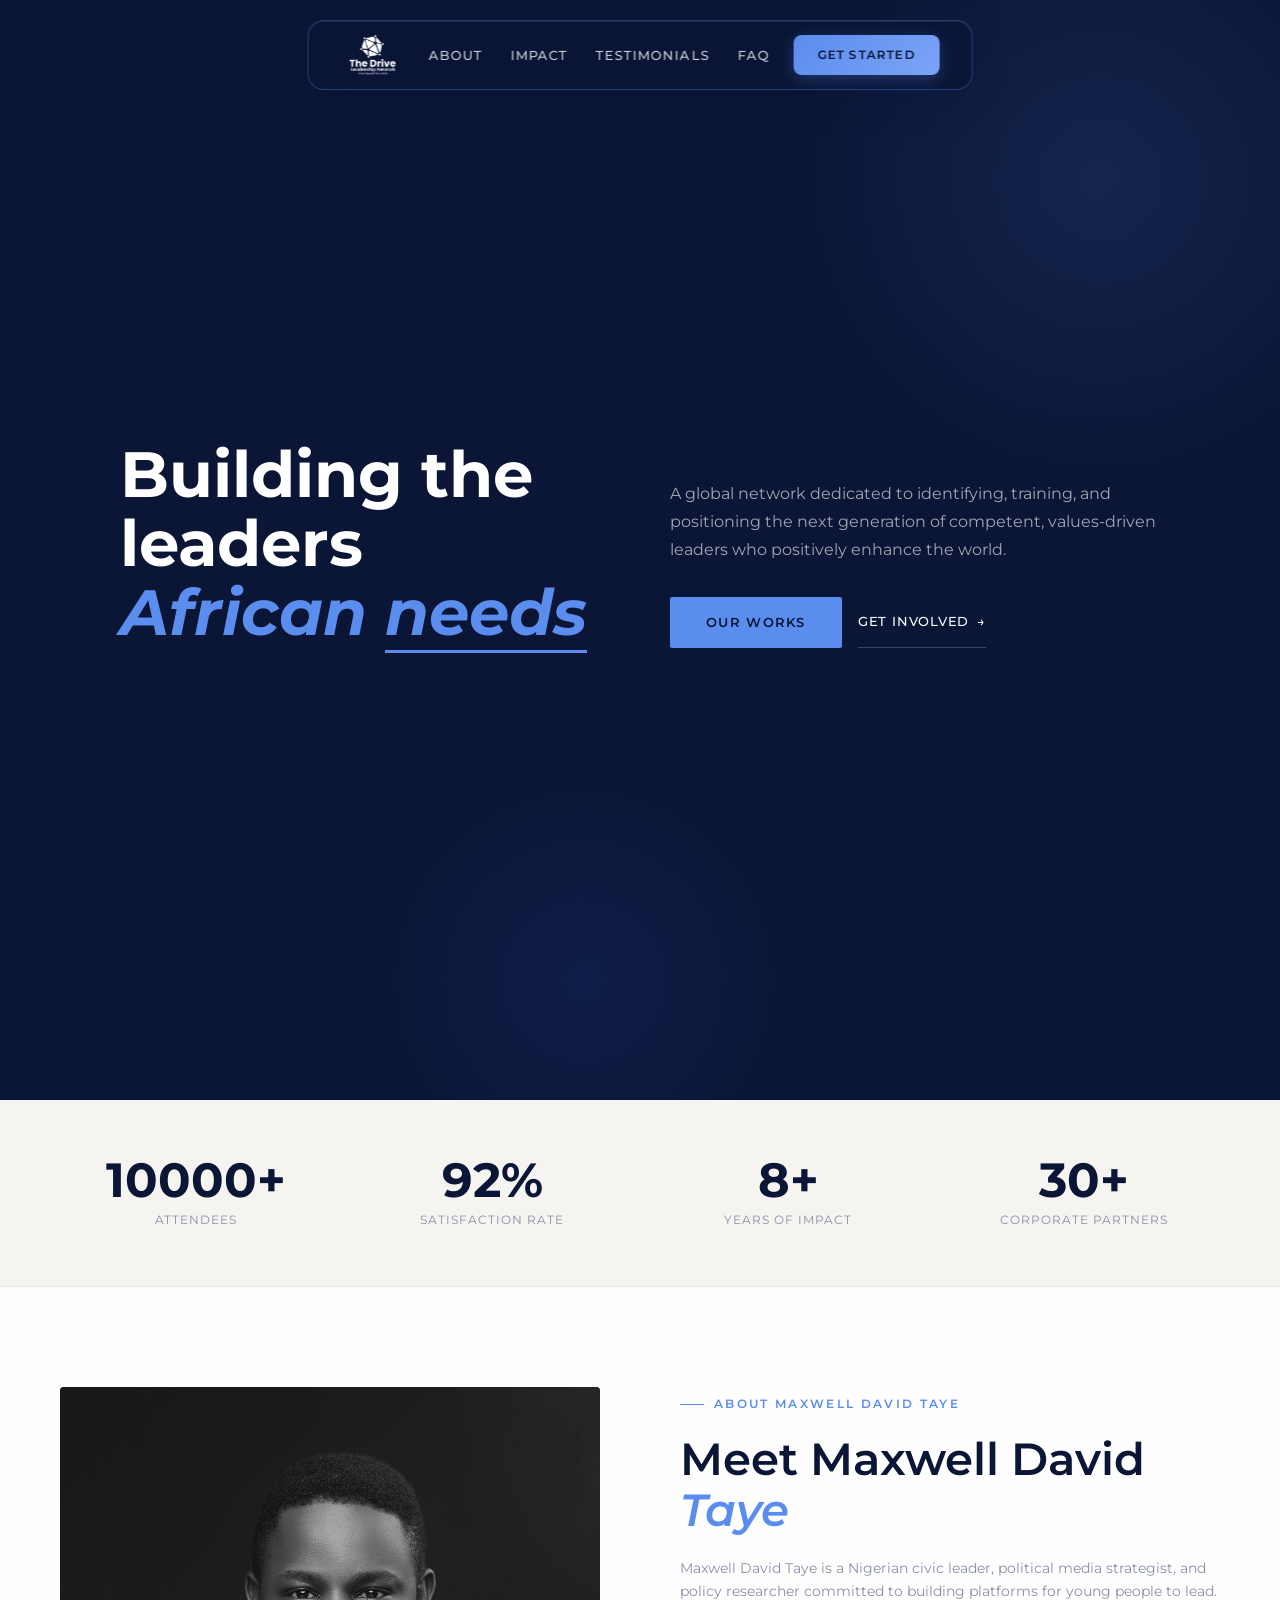
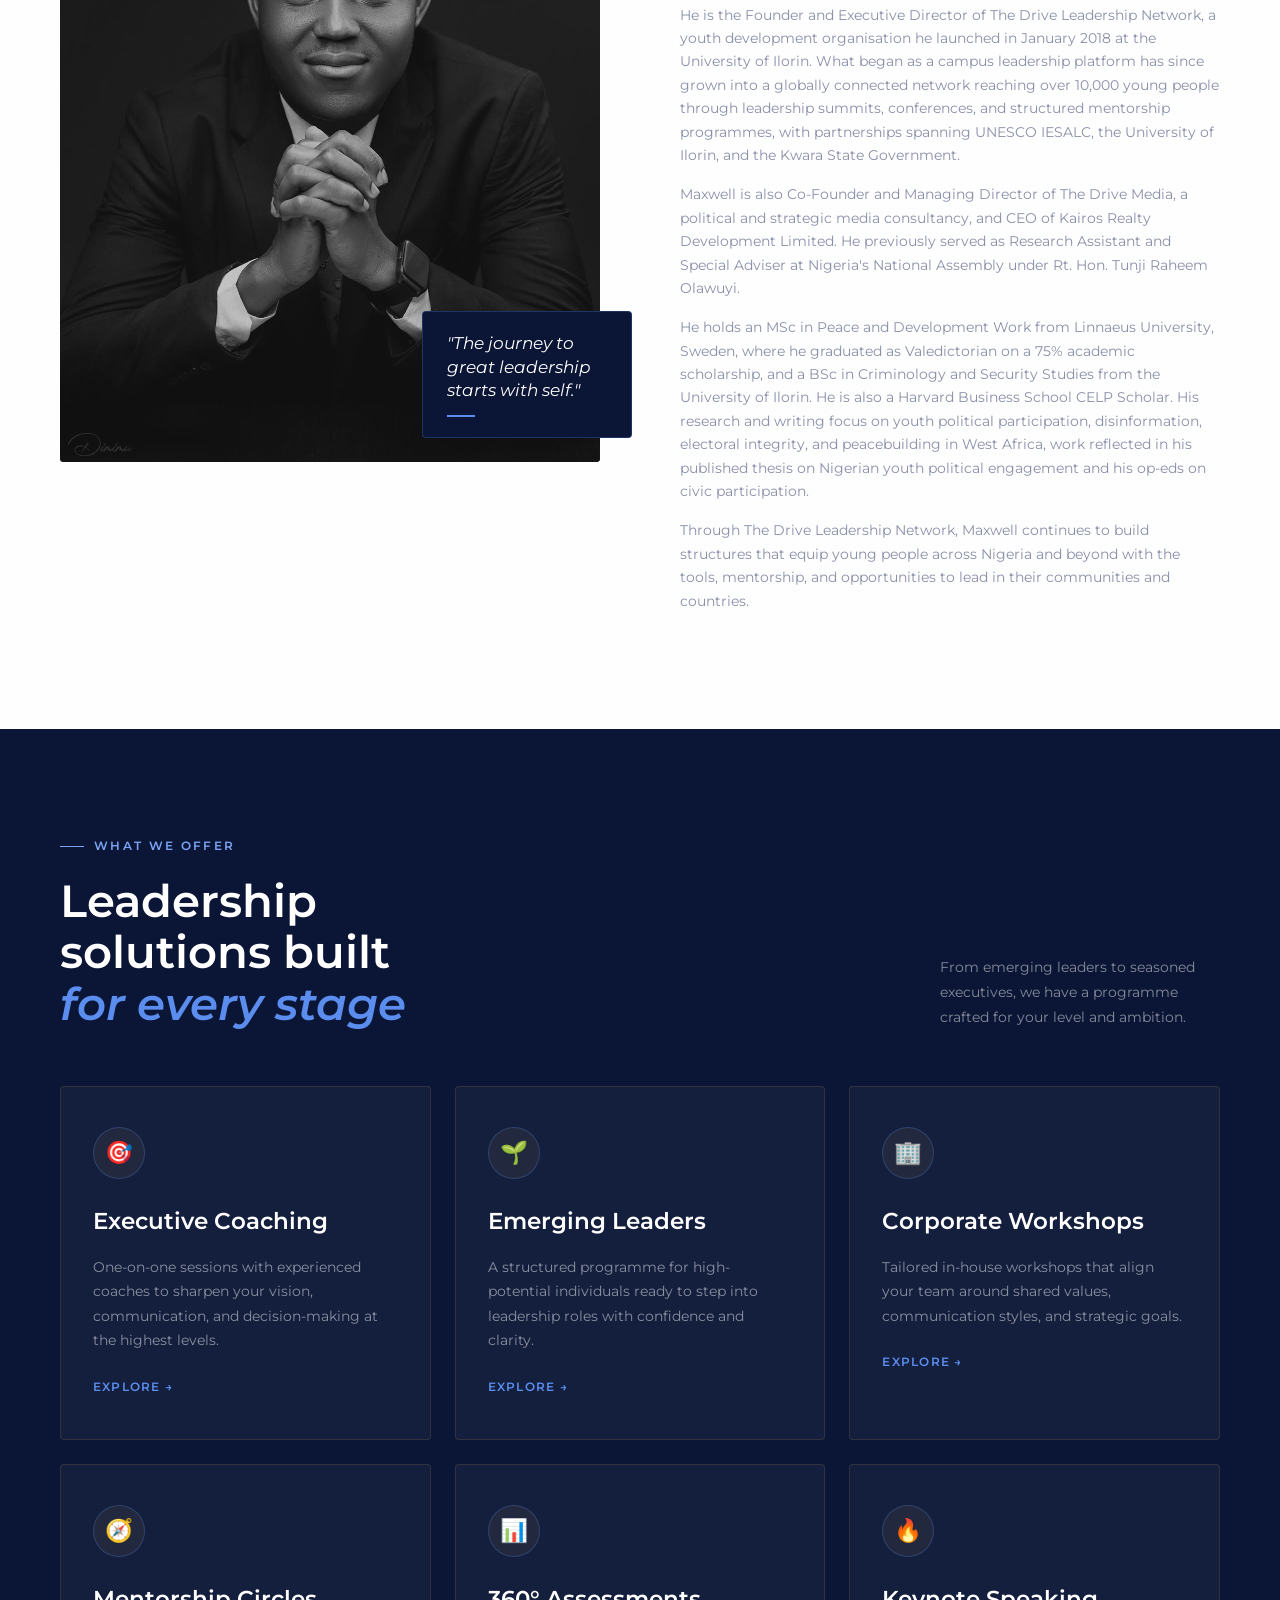
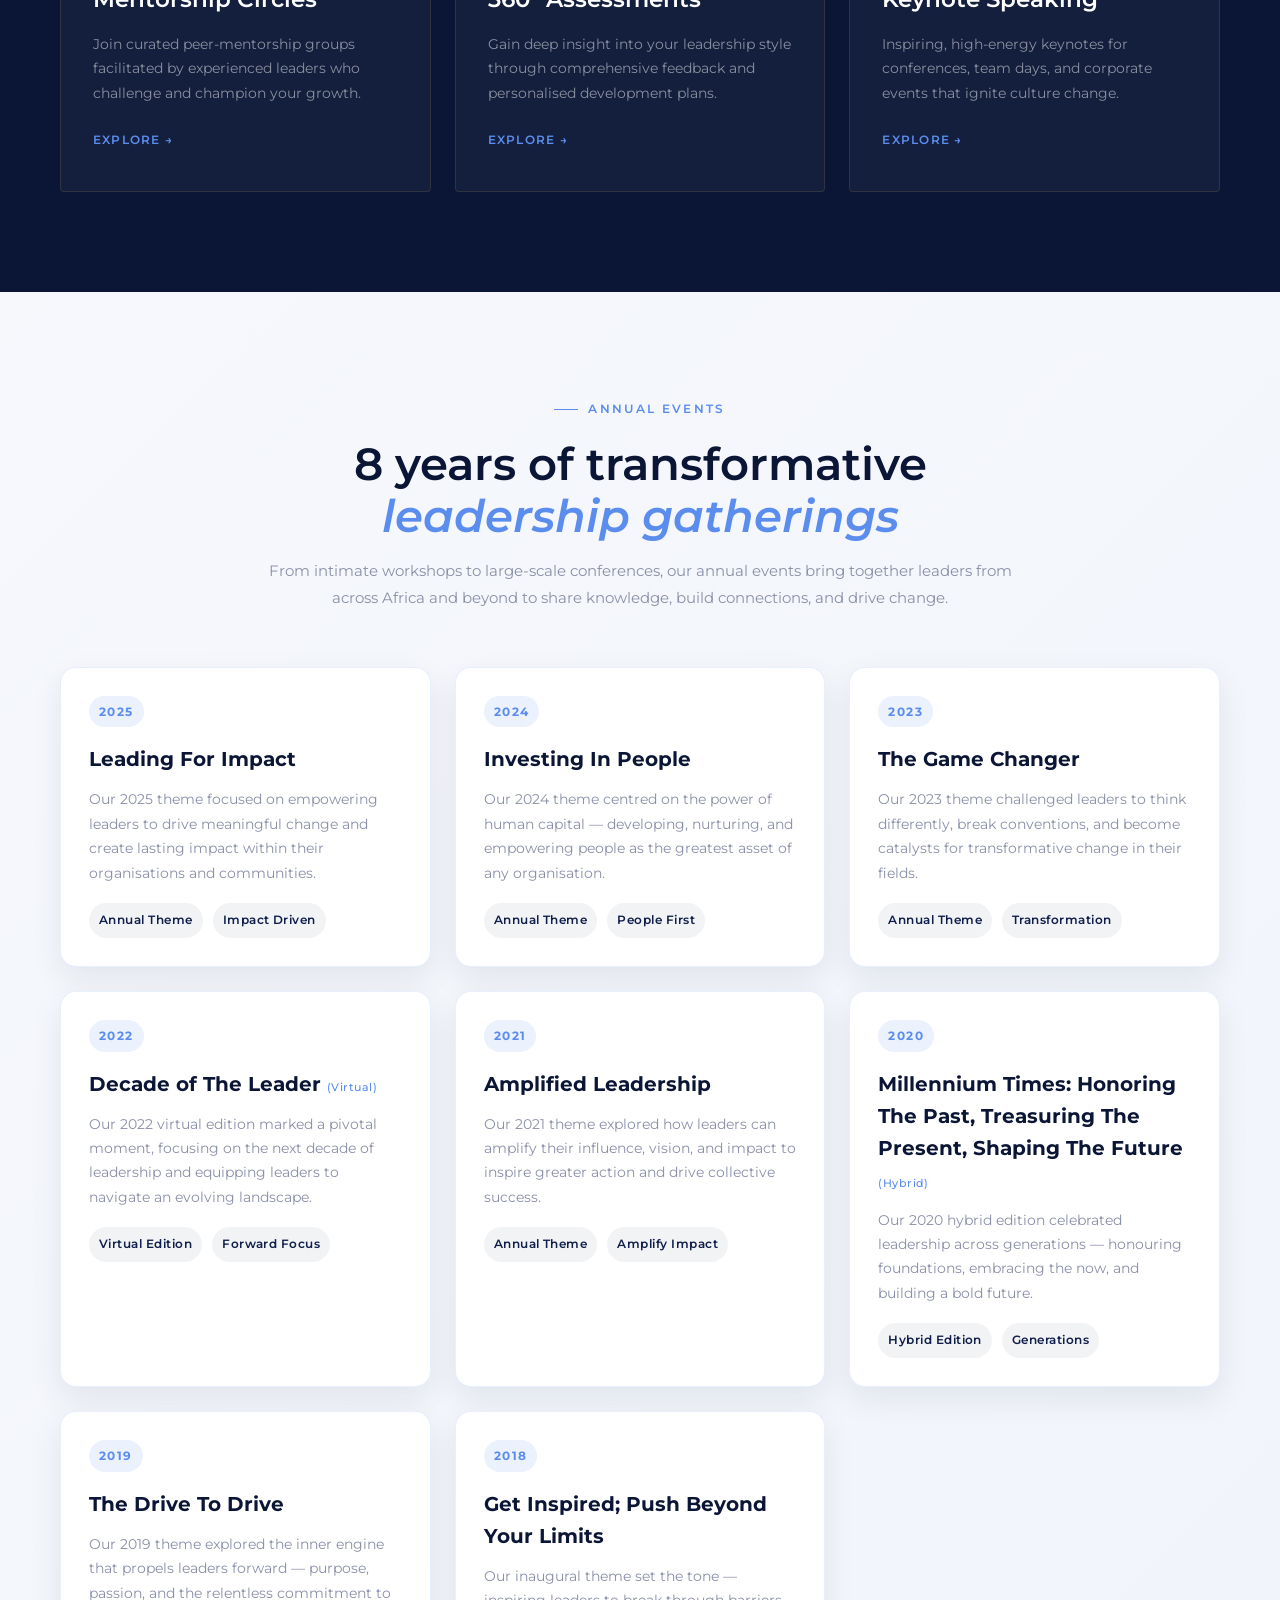
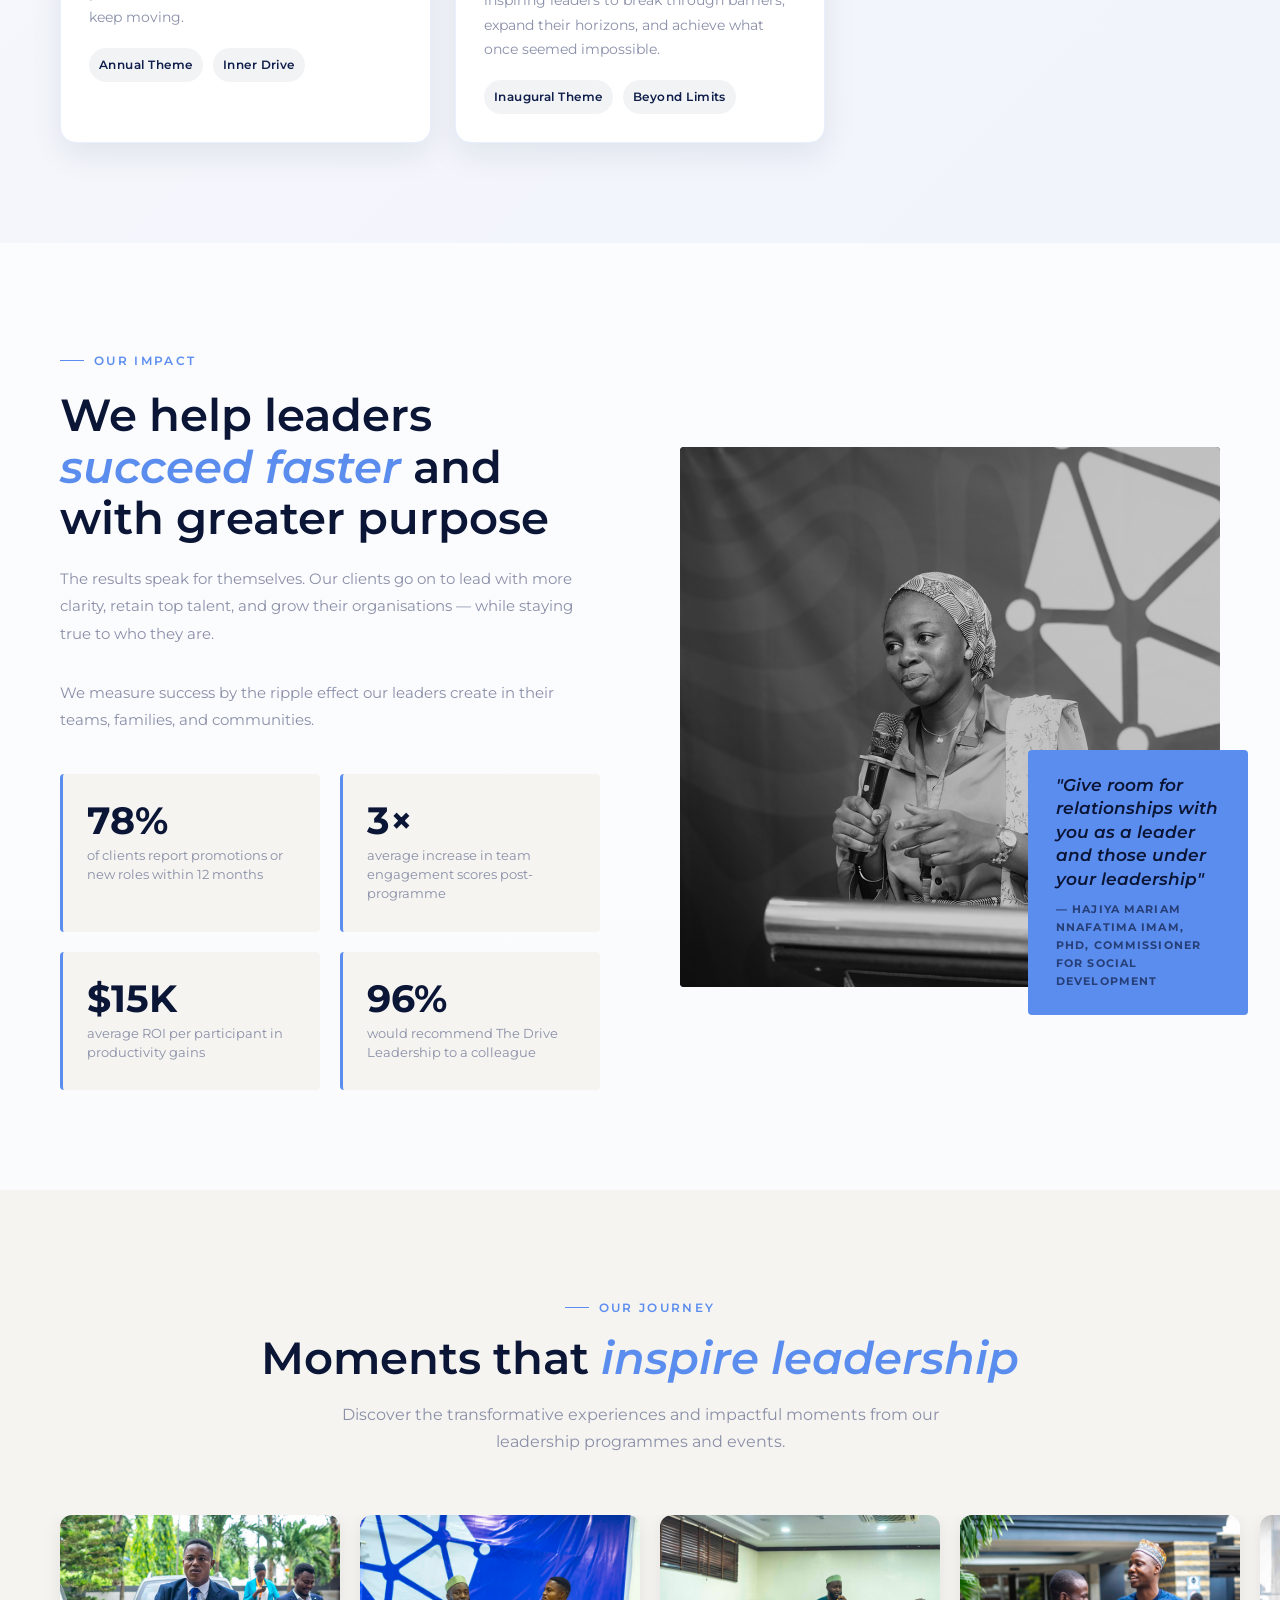
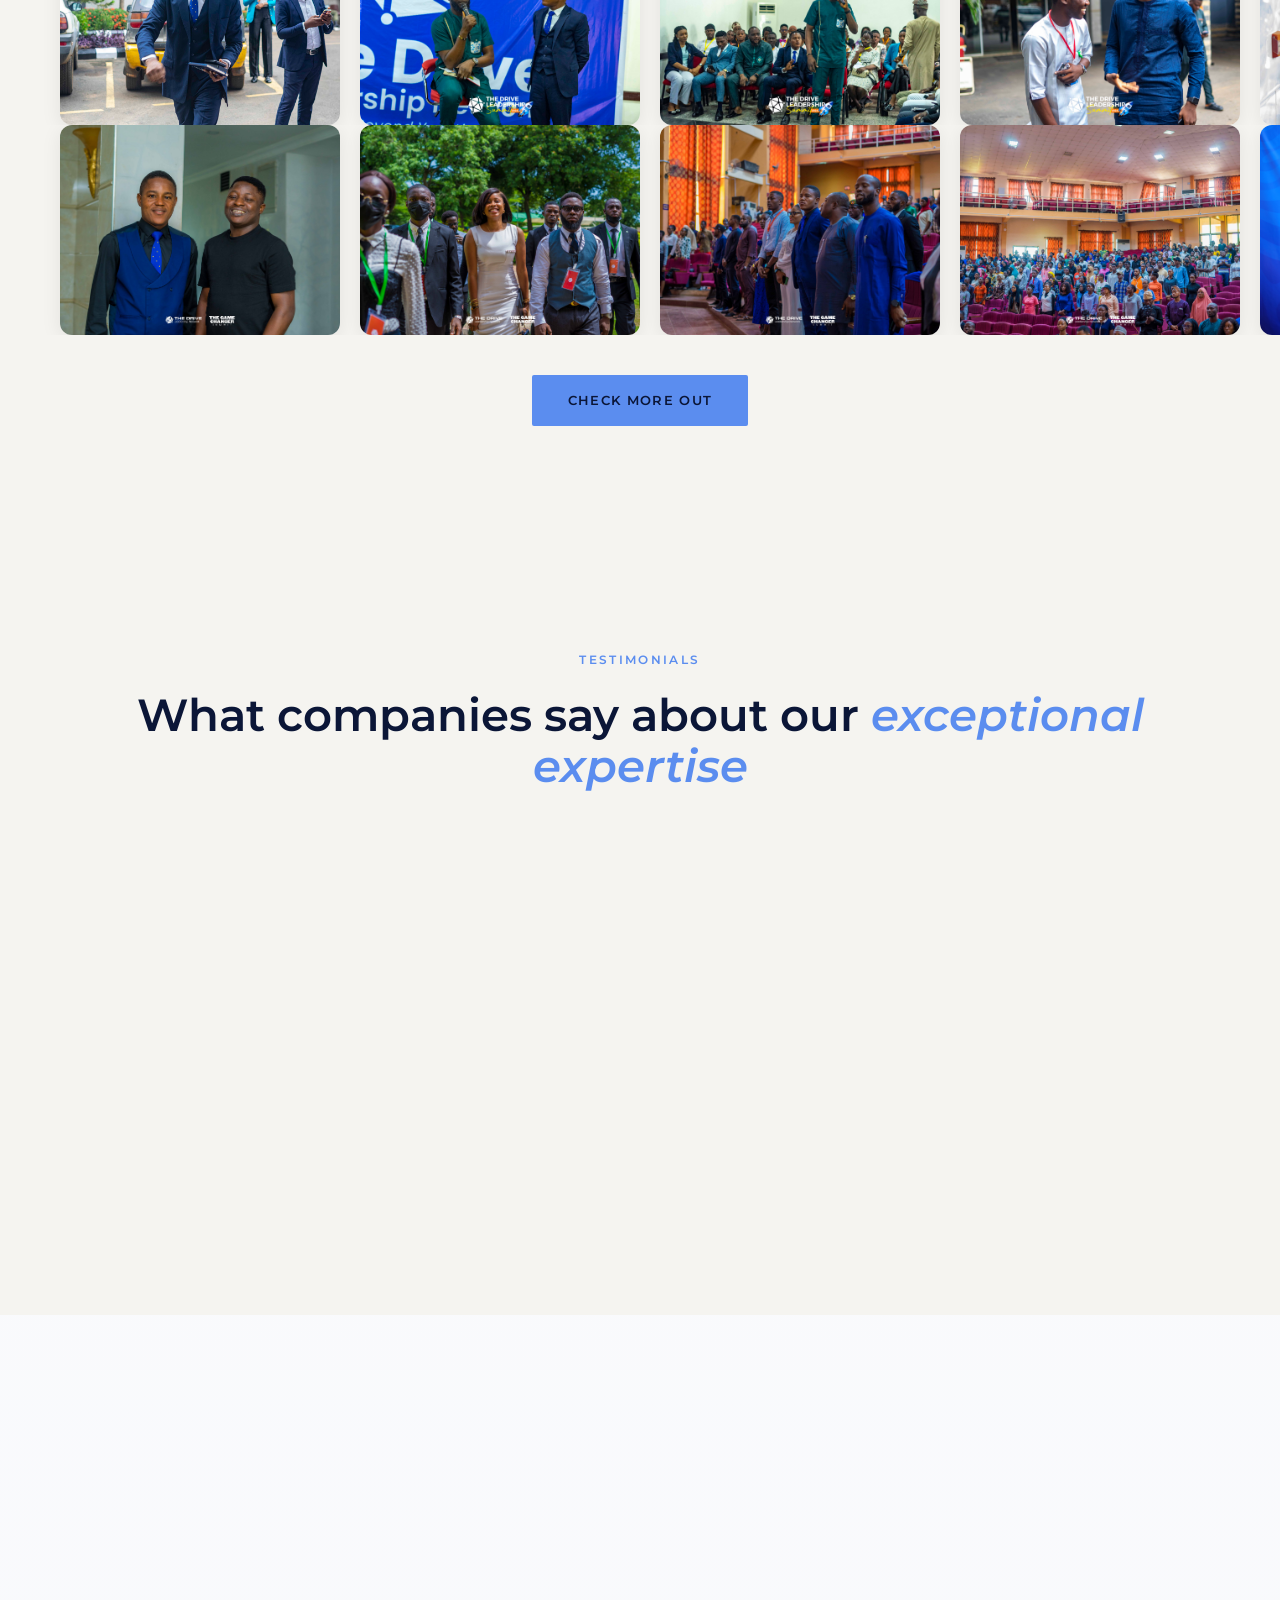
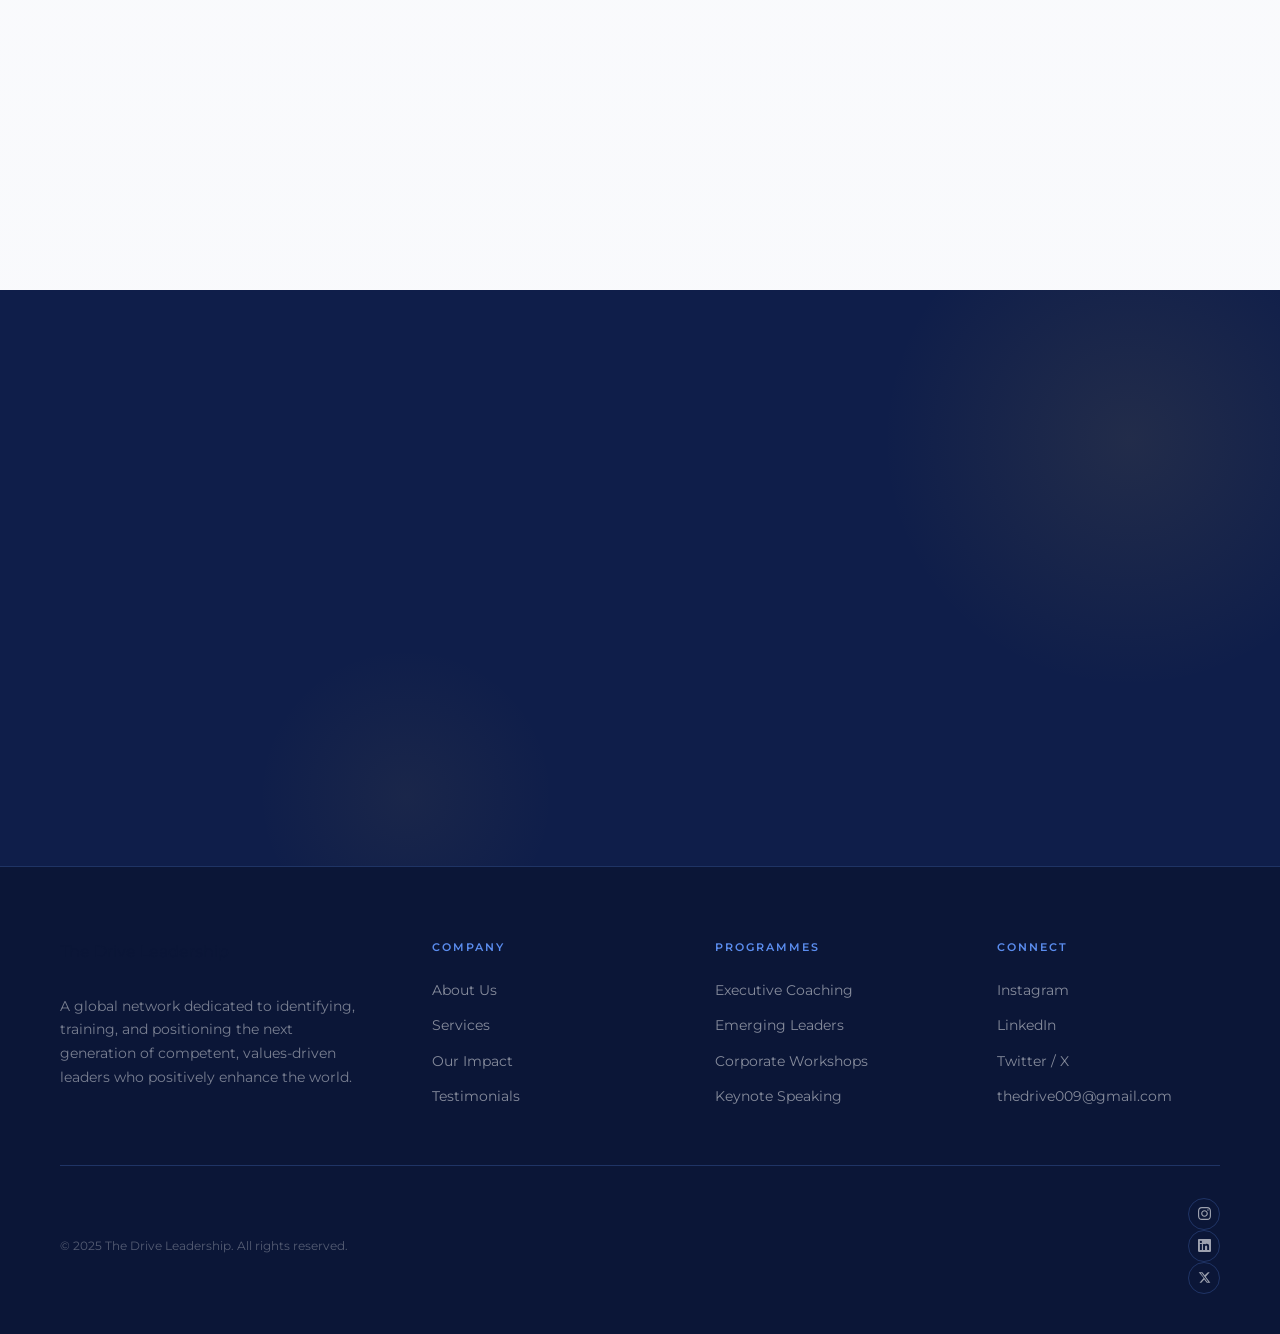
==== index.html @ bfb800d2 "Add site favicon" ====
<!DOCTYPE html>
<html lang="en">
<head>
  <meta charset="UTF-8" />
  <meta name="viewport" content="width=device-width, initial-scale=1.0" />
  <title>The Drive Leadership</title>
  <meta name="description" content="The Drive Leadership Network equips young people across Nigeria and beyond with leadership summits, mentorship, and opportunities to lead." />
  <meta name="author" content="The Drive Leadership Network" />
  <meta name="robots" content="index, follow, max-image-preview:large" />
  <meta name="theme-color" content="#0B1637" />
  <link rel="canonical" href="https://thedriveleadership.org/" />
  <link rel="icon" type="image/png" href="Drive%20Dark%20Icon.png" />
  <link rel="apple-touch-icon" href="Drive%20Dark%20Icon.png" />
  <meta property="og:type" content="website" />
  <meta property="og:site_name" content="The Drive Leadership" />
  <meta property="og:title" content="The Drive Leadership | Building Africa's Next Generation of Leaders" />
  <meta property="og:description" content="A youth development network building platforms, mentorship, and opportunities for young people to lead across Nigeria and beyond." />
  <meta property="og:url" content="https://thedriveleadership.org/" />
  <meta property="og:image" content="https://thedriveleadership.org/SaveClip.App_491494175_18458956969079374_3978011529633030749_n.jpg" />
  <meta property="og:image:alt" content="A leadership workshop hosted by The Drive Leadership" />
  <meta name="twitter:card" content="summary_large_image" />
  <meta name="twitter:title" content="The Drive Leadership | Building Africa's Next Generation of Leaders" />
  <meta name="twitter:description" content="A youth development network building platforms, mentorship, and opportunities for young people to lead across Nigeria and beyond." />
  <meta name="twitter:image" content="https://thedriveleadership.org/SaveClip.App_491494175_18458956969079374_3978011529633030749_n.jpg" />
  <script type="application/ld+json">
  {
    "@context": "https://schema.org",
    "@graph": [
      {
        "@type": "Organization",
        "@id": "https://thedriveleadership.org/#organization",
        "name": "The Drive Leadership Network",
        "url": "https://thedriveleadership.org/",
        "foundingDate": "2018-01",
        "description": "A youth development organisation building platforms that equip young people to lead.",
        "areaServed": "Nigeria"
      },
      {
        "@type": "Person",
        "@id": "https://thedriveleadership.org/#maxwell-david-taye",
        "name": "Maxwell David Taye",
        "jobTitle": "Founder and Executive Director",
        "worksFor": { "@id": "https://thedriveleadership.org/#organization" },
        "description": "Nigerian civic leader, political media strategist, and policy researcher focused on youth political participation, disinformation, electoral integrity, and peacebuilding in West Africa."
      },
      {
        "@type": "WebSite",
        "@id": "https://thedriveleadership.org/#website",
        "url": "https://thedriveleadership.org/",
        "name": "The Drive Leadership",
        "publisher": { "@id": "https://thedriveleadership.org/#organization" },
        "inLanguage": "en"
      }
    ]
  }
  </script>
  <script type="application/ld+json">
  {
    "@context": "https://schema.org",
    "@type": "FAQPage",
    "mainEntity": [
      {
        "@type": "Question",
        "name": "Who are The Drive Leadership programmes designed for?",
        "acceptedAnswer": { "@type": "Answer", "text": "Our programmes are designed for professionals at all levels, from emerging leaders stepping into their first management role to seasoned executives navigating complex organisational challenges. We also work with corporates looking to develop leadership capability across their teams." }
      },
      {
        "@type": "Question",
        "name": "How are your programmes delivered?",
        "acceptedAnswer": { "@type": "Answer", "text": "We offer flexible delivery through in-person workshops, virtual sessions, and blended formats. Corporate engagements are tailored to the client's needs, while open cohort programmes follow a structured calendar with live and asynchronous components." }
      },
      {
        "@type": "Question",
        "name": "What makes The Drive Leadership different from other programmes?",
        "acceptedAnswer": { "@type": "Answer", "text": "We combine research-backed frameworks with real-world accountability. Our coaches are practitioners, we track outcomes rigorously, and our community continues beyond the programme." }
      },
      {
        "@type": "Question",
        "name": "How long do the programmes run?",
        "acceptedAnswer": { "@type": "Answer", "text": "The flagship Emerging Leaders programme runs for 12 weeks. Executive Coaching engagements are typically 6 months, while corporate workshops can be a single day or a multi-session series." }
      },
      {
        "@type": "Question",
        "name": "Is there support after the programme ends?",
        "acceptedAnswer": { "@type": "Answer", "text": "Yes. Alumni gain access to the ongoing community, monthly check-in calls, and exclusive resources." }
      }
    ]
  }
  </script>
  <link href="https://fonts.googleapis.com/css2?family=Montserrat:wght@300;400;500;600;700&display=swap" rel="stylesheet" />
  <style>
    *, *::before, *::after { box-sizing: border-box; margin: 0; padding: 0; }

    :root {
      --navy:    #0B1637;
      --navy2:   #0F1E4A;
      --gold:    #5B8DEF;
      --gold2:   #7BA4F5;
      --white:   #FFFFFF;
      --off:     #F5F4F0;
      --muted:   #8A8FA8;
      --border:  rgba(91,141,239,0.25);
      --body:    'Montserrat', sans-serif;
      --display: 'Montserrat', sans-serif;
    }

    html { scroll-behavior: smooth; }

    body {
      font-family: var(--body);
      background: linear-gradient(180deg, #ffffff 0%, #f8f9fc 100%);
      color: var(--navy);
      overflow-x: hidden;
      line-height: 1.6;
    }

    img { display: block; max-width: 100%; }
    a { color: inherit; }

    .skip-link {
      position: absolute;
      left: -999px;
      top: 0;
      background: var(--navy);
      color: var(--white);
      padding: 12px 16px;
      z-index: 3000;
      border-radius: 0 0 8px 0;
    }
    .skip-link:focus { left: 0; }

    /* ── NAV ── */
    nav {
      position: fixed; top: 20px; left: 50%; z-index: 120;
      transform: translateX(-50%) translateY(0);
      display: flex; align-items: center; justify-content: space-between;
      padding: 14px 32px;
      background: rgba(11, 22, 55, 0.85);
      backdrop-filter: blur(16px);
      border: 1px solid rgba(91, 141, 239, 0.35);
      border-radius: 16px;
      max-width: 90%;
      width: fit-content;
      box-shadow: 0 8px 32px rgba(11, 22, 55, 0.4), inset 0 1px 0 rgba(255, 255, 255, 0.08);
      transition: all 0.4s cubic-bezier(0.4, 0, 0.2, 1);
      animation: navSlideIn 0.6s cubic-bezier(0.34, 1.56, 0.64, 1) forwards;
      gap: 24px;
    }
    
    @keyframes navSlideIn {
      from {
        opacity: 0;
        transform: translateX(-50%) translateY(-30px);
      }
      to {
        opacity: 1;
        transform: translateX(-50%) translateY(0);
      }
    }
    
    nav.scrolled {
      padding: 12px 32px;
      top: 16px;
      box-shadow: 0 12px 40px rgba(11, 22, 55, 0.5), inset 0 1px 0 rgba(255, 255, 255, 0.1);
      background: rgba(11, 22, 55, 0.90);
    }
    
    @media (max-width: 768px) {
      nav {
        top: 12px;
        padding: 12px 20px;
        max-width: 95%;
        gap: 16px;
      }
      nav.scrolled {
        top: 10px;
        padding: 10px 20px;
      }
    }
    
    @media (max-width: 640px) {
      nav {
        top: 10px;
        padding: 10px 16px;
        gap: 12px;
      }
      nav.scrolled {
        top: 8px;
        padding: 8px 16px;
      }
    }

    .logo {
      display: flex;
      align-items: center;
      justify-content: center;
      height: 40px;
      width: auto;
      text-decoration: none;
      transition: all 0.3s ease;
      animation: fadeInLeft 0.6s ease-out 0.1s backwards;
      flex-shrink: 0;
    }
    .logo img {
      max-height: 40px;
      max-width: 160px;
      width: auto;
      object-fit: contain;
      transition: transform 0.3s ease, filter 0.3s ease;
    }
    .logo:hover img {
      transform: scale(1.08);
      filter: brightness(1.1);
    }
    
    @media (max-width: 768px) {
      .logo {
        height: 36px;
      }
      .logo img {
        max-height: 36px;
        max-width: 140px;
      }
    }
    
    @media (max-width: 640px) {
      .logo {
        height: 32px;
      }
      .logo img {
        max-height: 32px;
        max-width: 120px;
      }
    }
    
    @keyframes fadeInLeft {
      from {
        opacity: 0;
        transform: translateX(-20px);
      }
      to {
        opacity: 1;
        transform: translateX(0);
      }
    }

    .nav-links {
      display: flex; gap: 28px; list-style: none;
    }

    .menu-toggle {
      display: none;
      flex-direction: column;
      justify-content: center;
      gap: 5px;
      border: 0;
      background: transparent;
      padding: 4px;
      cursor: pointer;
    }

    .menu-toggle span {
      display: block;
      width: 22px;
      height: 2px;
      background: var(--white);
      border-radius: 999px;
      transition: transform 0.25s ease, opacity 0.25s ease;
    }

    .menu-toggle[aria-expanded="true"] span:nth-child(1) {
      transform: translateY(7px) rotate(45deg);
    }
    .menu-toggle[aria-expanded="true"] span:nth-child(2) {
      opacity: 0;
    }
    .menu-toggle[aria-expanded="true"] span:nth-child(3) {
      transform: translateY(-7px) rotate(-45deg);
    }

    .mobile-nav {
      display: none;
      position: absolute;
      top: calc(100% + 10px);
      left: 0;
      right: 0;
      background: rgba(11, 22, 55, 0.96);
      border: 1px solid rgba(91, 141, 239, 0.3);
      border-radius: 16px;
      padding: 16px;
      flex-direction: column;
      gap: 10px;
      opacity: 0;
      transform: translateY(-8px);
      pointer-events: none;
      transition: all 0.25s ease;
    }
    .mobile-nav.open {
      display: flex;
      opacity: 1;
      transform: translateY(0);
      pointer-events: auto;
    }
    .mobile-nav a {
      color: var(--white);
      text-decoration: none;
      padding: 8px 0;
      border-bottom: 1px solid rgba(255,255,255,0.08);
    }
    .mobile-nav a:last-child { border-bottom: 0; }
    .nav-links li {
      animation: fadeInUp 0.6s ease-out backwards;
    }
    .nav-links li:nth-child(1) { animation-delay: 0.15s; }
    .nav-links li:nth-child(2) { animation-delay: 0.2s; }
    .nav-links li:nth-child(3) { animation-delay: 0.25s; }
    .nav-links li:nth-child(4) { animation-delay: 0.3s; }
    
    @media (max-width: 768px) {
      .nav-links {
        gap: 20px;
      }
    }
    
    @media (max-width: 760px) {
      .nav-links, .nav-cta {
        display: none;
      }
      .menu-toggle {
        display: flex;
      }
      nav {
        width: min(92vw, 520px);
        justify-content: space-between;
      }
      nav.open {
        border-radius: 18px 18px 20px 20px;
      }
      .mobile-nav {
        display: none;
      }
      .mobile-nav.open {
        display: flex;
      }
    }
    
    @keyframes fadeInUp {
      from {
        opacity: 0;
        transform: translateY(20px);
      }
      to {
        opacity: 1;
        transform: translateY(0);
      }
    }
    
    .nav-links a {
      color: rgba(255, 255, 255, 0.78);
      text-decoration: none;
      font-size: 0.8rem;
      letter-spacing: 0.08em;
      text-transform: uppercase;
      font-weight: 500;
      transition: all 0.3s cubic-bezier(0.4, 0, 0.2, 1);
      position: relative;
      padding-bottom: 2px;
      white-space: nowrap;
    }
    .nav-links a::after {
      content: '';
      position: absolute;
      bottom: 0;
      left: 0;
      width: 0;
      height: 2px;
      background: linear-gradient(90deg, var(--gold), var(--gold2));
      transition: width 0.4s cubic-bezier(0.4, 0, 0.2, 1);
    }
    .nav-links a:hover {
      color: var(--gold);
      transform: translateY(-2px);
    }
    .nav-links a:hover::after {
      width: 100%;
    }
    
    @media (max-width: 768px) {
      .nav-links a {
        font-size: 0.75rem;
      }
    }

    .nav-cta {
      background: linear-gradient(135deg, var(--gold), var(--gold2));
      color: var(--navy);
      padding: 10px 24px;
      border-radius: 8px;
      font-size: 0.75rem;
      font-weight: 600;
      letter-spacing: 0.1em;
      text-transform: uppercase;
      text-decoration: none;
      transition: all 0.4s cubic-bezier(0.4, 0, 0.2, 1);
      text-align: center;
      position: relative;
      overflow: hidden;
      box-shadow: 0 4px 16px rgba(91, 141, 239, 0.3);
      animation: fadeInRight 0.6s ease-out 0.35s backwards;
      border: none;
      cursor: pointer;
      white-space: nowrap;
      flex-shrink: 0;
    }
    
    @keyframes fadeInRight {
      from {
        opacity: 0;
        transform: translateX(20px);
      }
      to {
        opacity: 1;
        transform: translateX(0);
      }
    }
    
    .nav-cta::before {
      content: '';
      position: absolute;
      top: 0;
      left: -100%;
      width: 100%;
      height: 100%;
      background: rgba(255, 255, 255, 0.2);
      transition: left 0.4s ease;
      z-index: 0;
    }
    
    .nav-cta:hover {
      transform: translateY(-3px);
      box-shadow: 0 8px 24px rgba(91, 141, 239, 0.5), 0 0 20px rgba(123, 164, 245, 0.3);
      letter-spacing: 0.12em;
    }
    
    .nav-cta:hover::before {
      left: 100%;
    }
    
    @media (max-width: 768px) {
      .nav-cta {
        padding: 9px 20px;
        font-size: 0.7rem;
      }
    }
    
    @media (max-width: 640px) {
      .nav-cta {
        padding: 8px 16px;
        font-size: 0.65rem;
      }
    }

    /* ── HERO ── */
    .hero {
      min-height: 100vh;
      position: relative;
      overflow: hidden;
      display: grid;
      grid-template-columns: 1fr;
      align-items: center;
      background: var(--navy);
    }

    .hero-slides {
      position: absolute;
      inset: 0;
      z-index: 0;
    }

    .hero-slide {
      position: absolute;
      inset: 0;
      background-size: cover;
      background-position: center;
      background-repeat: no-repeat;
      opacity: 0;
      animation: slideFade 48s ease-in-out infinite;
    }
    .hero-slide:nth-child(1) {
      background-image: url('DSC04303.jpg');
      animation-delay: 0s;
    }
    .hero-slide:nth-child(2) {
      background-image: url('DSC04427.jpg');
      animation-delay: 6s;
    }
    .hero-slide:nth-child(3) {
      background-image: url('DSC04503.jpg');
      animation-delay: 12s;
    }
    .hero-slide:nth-child(4) {
      background-image: url('DSC04573.jpg');
      animation-delay: 18s;
    }
    .hero-slide:nth-child(5) {
      background-image: url('DSC04604.jpg');
      animation-delay: 24s;
    }
    .hero-slide:nth-child(6) {
      background-image: url('DSC04636.jpg');
      animation-delay: 30s;
    }
    .hero-slide:nth-child(7) {
      background-image: url('DSC04381.jpg');
      animation-delay: 36s;
    }
    .hero-slide:nth-child(8) {
      background-image: url('DSC04475.jpg');
      animation-delay: 42s;
    }
    .hero-slide::after {
      content: '';
      position: absolute;
      inset: 0;
      background: linear-gradient(180deg, rgba(11,22,55,0.45), rgba(11,22,55,0.72));
    }

    @keyframes slideFade {
      0%, 12.5% { opacity: 1; }
      12.6%, 100% { opacity: 0; }
    }

    /* geometric decoration */
    .hero::before {
      content: '';
      position: absolute;
      top: -120px; right: -120px;
      width: 600px; height: 600px;
      border-radius: 50%;
      background: radial-gradient(circle, rgba(91,141,239,0.12) 0%, transparent 70%);
      z-index: 1;
    }
    .hero::after {
      content: '';
      position: absolute;
      bottom: -80px; left: 30%;
      width: 400px; height: 400px;
      border-radius: 50%;
      background: radial-gradient(circle, rgba(15,30,74,0.9) 0%, transparent 70%);
      z-index: 1;
    }

    .hero-left {
      display: grid;
      grid-template-columns: 1fr 1fr;
      gap: 60px;
      align-items: flex-start;
      padding: 380px 60px 100px;
      position: relative; z-index: 2;
      min-height: 100vh;
      justify-items: center;
    }
    
    @media (max-width: 900px) {
      .hero-left {
        padding: 280px 60px 80px;
      }
    }
    
    @media (max-width: 640px) {
      .hero-left {
        padding: 200px 24px 60px;
      }
    }

    .hero-left-col {
      display: flex;
      flex-direction: column;
      justify-content: center;
    }

    .hero-left-col:first-child {
      justify-content: flex-start;
    }

    .hero-left-col:last-child {
      justify-content: flex-start;
    }

    .hero-tag {
      display: inline-flex; align-items: center; gap: 10px;
      color: var(--gold);
      font-size: 0.75rem;
      letter-spacing: 0.18em;
      text-transform: uppercase;
      font-weight: 600;
      margin-bottom: 28px;
    }
    .hero-tag::before {
      content: '';
      width: 32px; height: 1px;
      background: var(--gold);
    }

    .hero h1 {
      font-family: var(--display);
      font-size: clamp(3rem, 5vw, 5.2rem);
      font-weight: 700;
      line-height: 1.08;
      color: var(--white);
      margin-bottom: 60px;
      margin-top: -40px;
    }
    .hero h1 em {
      color: var(--gold);
      font-style: italic;
    }

    .hero-desc {
      color: rgba(255,255,255,0.62);
      font-size: 1rem;
      line-height: 1.75;
      max-width: 100%;
      margin-bottom: 32px;
    }

    .hero-actions { display: flex; gap: 16px; align-items: center; margin-top: 0; }

    .btn-primary {
      background: var(--gold);
      color: var(--navy);
      padding: 15px 36px;
      font-size: 0.82rem;
      font-weight: 600;
      letter-spacing: 0.1em;
      text-transform: uppercase;
      border: none;
      cursor: pointer;
      text-decoration: none;
      display: inline-block;
      border-radius: 2px;
      transition: background 0.2s, transform 0.15s, box-shadow 0.2s;
    }
    .btn-primary:hover {
      background: var(--gold2);
      transform: translateY(-2px);
      box-shadow: 0 8px 24px rgba(201,168,76,0.35);
    }

    .btn-ghost {
      color: var(--white);
      font-size: 0.82rem;
      font-weight: 500;
      letter-spacing: 0.06em;
      text-decoration: none;
      display: inline-flex;
      align-items: center;
      gap: 8px;
      padding: 15px 0;
      border-bottom: 1px solid rgba(255,255,255,0.2);
      transition: color 0.2s, border-color 0.2s;
    }
    .btn-ghost:hover { color: var(--gold); border-color: var(--gold); }
    .btn-ghost .arrow { transition: transform 0.2s; }
    .btn-ghost:hover .arrow { transform: translateX(4px); }

    .hero-social {
      margin-top: 60px;
      display: flex; align-items: center; gap: 16px;
    }
    .social-icons a {
      width: 36px; height: 36px;
      border: 1px solid var(--border);
      border-radius: 50%;
      display: flex; align-items: center; justify-content: center;
      color: rgba(255,255,255,0.6);
      text-decoration: none;
      font-size: 0.75rem;
      transition: border-color 0.2s, color 0.2s, background 0.2s;
    }
    .social-icons a:hover { border-color: var(--gold); color: var(--gold); background: rgba(201,168,76,0.08); }

    .hero-image-wrap {
      position: relative;
      width: 480px; height: 560px;
      margin-top: 100px;
    }

    .hero-img-main {
      width: 100%; height: 100%;
      object-fit: cover;
      border-radius: 4px;
      display: block;
      background: linear-gradient(135deg, #1a2a6c 0%, #0B1637 100%);
      position: relative;
      overflow: hidden;
    }

    /* decorative silhouette in hero image */
    .hero-img-main::after {
      content: '';
      position: absolute;
      inset: 0;
      background: linear-gradient(180deg, transparent 40%, rgba(11,22,55,0.6) 100%);
    }

    .hero-stat-card {
      position: absolute;
      bottom: -24px; left: -48px;
      background: var(--white);
      border-radius: 4px;
      padding: 20px 28px;
      box-shadow: 0 20px 60px rgba(0,0,0,0.25);
      min-width: 180px;
    }
    .hero-stat-card .num {
      font-family: var(--display);
      font-size: 2.4rem;
      font-weight: 700;
      color: var(--navy);
      line-height: 1;
    }
    .hero-stat-card .label {
      font-size: 0.75rem;
      color: var(--muted);
      margin-top: 4px;
      letter-spacing: 0.04em;
    }
    .hero-stat-card .bar {
      width: 32px; height: 3px;
      background: var(--gold);
      margin-bottom: 10px;
      border-radius: 2px;
    }

    .hero-badge {
      position: absolute;
      top: 40px; right: -32px;
      background: var(--gold);
      color: var(--navy);
      border-radius: 50%;
      width: 96px; height: 96px;
      display: flex; flex-direction: column;
      align-items: center; justify-content: center;
      font-size: 0.65rem;
      font-weight: 700;
      letter-spacing: 0.08em;
      text-transform: uppercase;
      text-align: center;
      line-height: 1.3;
      box-shadow: 0 8px 24px rgba(201,168,76,0.4);
    }
    .hero-badge .big { font-size: 1.4rem; line-height: 1; }

    /* ── STATS STRIP ── */
    .stats-strip {
      background: var(--off);
      padding: 56px 60px;
      display: grid;
      grid-template-columns: repeat(4, 1fr);
      gap: 24px;
      border-bottom: 1px solid #E8E6DF;
    }
    .stat-item { text-align: center; }
    .stat-item .num {
      font-family: var(--display);
      font-size: 3rem;
      font-weight: 700;
      color: var(--navy);
      line-height: 1;
    }
    .stat-item .unit { color: var(--gold); }
    .stat-item .label {
      font-size: 0.78rem;
      color: var(--muted);
      letter-spacing: 0.08em;
      text-transform: uppercase;
      margin-top: 6px;
    }

    /* ── SECTION UTILITIES ── */
    section { padding: 100px 60px; }
    .section-tag {
      display: inline-flex; align-items: center; gap: 10px;
      color: var(--gold);
      font-size: 0.73rem;
      letter-spacing: 0.2em;
      text-transform: uppercase;
      font-weight: 600;
      margin-bottom: 20px;
    }
    .section-tag::before {
      content: '';
      width: 24px; height: 1px;
      background: var(--gold);
    }
    h2 {
      font-family: var(--display);
      font-size: clamp(2.2rem, 3.5vw, 3.4rem);
      font-weight: 600;
      line-height: 1.15;
      color: var(--navy);
    }
    h2 em { color: var(--gold); font-style: italic; }
    .text-white h2, .text-white { color: var(--white); }

    /* ── ABOUT ── */
    .about {
      display: grid;
      grid-template-columns: 1fr 1fr;
      gap: 80px;
      align-items: start;
    }

    .about-image {
      position: relative;
    }
    .about-image .main-img {
      width: 100%;
      aspect-ratio: 4/5;
      background: linear-gradient(160deg, #1a2a6c 0%, #0B1637 100%);
      border-radius: 4px;
      display: block;
      overflow: hidden;
      position: relative;
    }
    .about-image .main-img img {
      width: 100%;
      height: 100%;
      object-fit: cover;
      filter: grayscale(1) brightness(0.82);
    }

    /* people graphic in about image */
    .about-image .main-img::before {
      content: '';
      position: absolute;
      inset: 0;
      background:
        radial-gradient(ellipse at 30% 60%, rgba(201,168,76,0.15) 0%, transparent 60%),
        linear-gradient(180deg, transparent 50%, rgba(11,22,55,0.8) 100%);
    }

    .about-img-label {
      position: absolute;
      bottom: 24px; right: -32px;
      background: var(--navy);
      border: 1px solid var(--border);
      border-radius: 4px;
      padding: 20px 24px;
      color: var(--white);
    }
    .about-img-label .quote {
      font-family: var(--display);
      font-size: 1.05rem;
      font-style: italic;
      line-height: 1.4;
      max-width: 160px;
    }
    .about-img-label .gold-line {
      width: 28px; height: 2px;
      background: var(--gold);
      margin-top: 12px;
    }

    .about-content p {
      color: var(--muted);
      line-height: 1.7;
      margin-bottom: 16px;
      font-size: 0.86rem;
    }

    .about-content h2 {
      max-width: 520px;
    }

    .check-list {
      list-style: none;
      margin: 32px 0;
      display: flex; flex-direction: column; gap: 14px;
    }
    .check-list li {
      display: flex; align-items: flex-start; gap: 12px;
      font-size: 0.9rem;
      color: var(--navy);
    }
    .check-list li::before {
      content: '✦';
      color: var(--gold);
      font-size: 0.7rem;
      margin-top: 3px;
      flex-shrink: 0;
    }

    /* ── SERVICES ── */
    .services { background: var(--navy); }

    /* ── EVENTS ── */
    .annual-events {
      background: linear-gradient(135deg, #f6f8fc 0%, #f1f4fb 100%);
      padding: 100px 60px;
    }
    .events-header {
      text-align: center;
      max-width: 760px;
      margin: 0 auto 56px;
    }
    .events-header p {
      color: var(--muted);
      font-size: 0.95rem;
      line-height: 1.75;
      margin-top: 16px;
    }
    .events-grid {
      display: grid;
      grid-template-columns: repeat(3, minmax(0, 1fr));
      gap: 24px;
    }
    .event-card {
      background: var(--white);
      border-radius: 16px;
      padding: 28px;
      box-shadow: 0 12px 32px rgba(11, 22, 55, 0.08);
      border: 1px solid rgba(91, 141, 239, 0.14);
      transition: transform 0.3s ease, box-shadow 0.3s ease;
    }
    .event-card:hover {
      transform: translateY(-6px);
      box-shadow: 0 18px 40px rgba(11, 22, 55, 0.14);
    }
    .event-year {
      display: inline-block;
      padding: 6px 10px;
      border-radius: 999px;
      background: rgba(91, 141, 239, 0.12);
      color: var(--gold);
      font-size: 0.75rem;
      font-weight: 700;
      letter-spacing: 0.12em;
      text-transform: uppercase;
      margin-bottom: 16px;
    }
    .event-card h3 {
      color: var(--navy);
      font-family: var(--display);
      font-size: 1.25rem;
      margin-bottom: 12px;
    }
    .event-card p {
      color: var(--muted);
      font-size: 0.9rem;
      line-height: 1.7;
      margin-bottom: 18px;
    }
    .event-stats {
      display: flex;
      flex-wrap: wrap;
      gap: 10px;
    }
    .event-stats span {
      display: inline-block;
      padding: 8px 10px;
      border-radius: 999px;
      background: rgba(11, 22, 55, 0.05);
      color: var(--navy2);
      font-size: 0.74rem;
      font-weight: 600;
      letter-spacing: 0.04em;
    }
    .services-header {
      display: flex; justify-content: space-between; align-items: flex-end;
      margin-bottom: 56px;
    }
    .services-header .section-tag { color: var(--gold2); }
    .services-header .section-tag::before { background: var(--gold2); }
    .services-header h2 { color: var(--white); max-width: 460px; }
    .services-header p {
      color: rgba(255,255,255,0.5);
      font-size: 0.9rem;
      max-width: 280px;
      line-height: 1.7;
    }

    .services-grid {
      display: grid;
      grid-template-columns: repeat(3, 1fr);
      gap: 24px;
    }
    .service-card {
      background: rgba(255,255,255,0.04);
      border: 1px solid rgba(201,168,76,0.15);
      border-radius: 4px;
      padding: 40px 32px;
      transition: border-color 0.3s, background 0.3s, transform 0.3s;
      cursor: default;
      position: relative;
      overflow: hidden;
    }
    .service-card::before {
      content: '';
      position: absolute;
      top: 0; left: 0; right: 0;
      height: 2px;
      background: var(--gold);
      transform: scaleX(0);
      transform-origin: left;
      transition: transform 0.4s ease;
    }
    .service-card:hover::before { transform: scaleX(1); }
    .service-card:hover {
      border-color: rgba(201,168,76,0.4);
      background: rgba(255,255,255,0.07);
      transform: translateY(-4px);
    }
    .service-icon {
      width: 52px; height: 52px;
      border: 1px solid var(--border);
      border-radius: 50%;
      display: flex; align-items: center; justify-content: center;
      font-size: 1.4rem;
      margin-bottom: 24px;
      background: rgba(201,168,76,0.08);
    }
    .service-card h3 {
      font-family: var(--display);
      font-size: 1.45rem;
      font-weight: 600;
      color: var(--white);
      margin-bottom: 14px;
    }
    .service-card p {
      color: rgba(255,255,255,0.5);
      font-size: 0.88rem;
      line-height: 1.75;
    }
    .service-link {
      display: inline-flex; align-items: center; gap: 6px;
      color: var(--gold);
      font-size: 0.78rem;
      letter-spacing: 0.1em;
      text-transform: uppercase;
      font-weight: 600;
      margin-top: 24px;
      text-decoration: none;
      transition: gap 0.2s;
    }
    .service-link:hover { gap: 10px; }

    /* ── IMPACT / BENEFITS ── */
    .impact {
      display: grid;
      grid-template-columns: 1fr 1fr;
      gap: 80px;
      align-items: center;
    }
    .impact-content h2 { margin-bottom: 20px; }
    .impact-content p {
      color: var(--muted);
      line-height: 1.8;
      font-size: 0.95rem;
      margin-bottom: 32px;
    }
    .impact-metrics {
      display: grid;
      grid-template-columns: 1fr 1fr;
      gap: 20px;
      margin-top: 40px;
    }
    .metric-card {
      background: var(--off);
      border-radius: 4px;
      padding: 28px 24px;
      border-left: 3px solid var(--gold);
    }
    .metric-card .big {
      font-family: var(--display);
      font-size: 2.4rem;
      font-weight: 700;
      color: var(--navy);
      line-height: 1;
    }
    .metric-card .desc {
      font-size: 0.8rem;
      color: var(--muted);
      margin-top: 6px;
      line-height: 1.5;
    }

    .impact-right {
      position: relative;
    }
    .impact-img {
      width: 100%;
      aspect-ratio: 1/1;
      object-fit: cover;
      background: var(--navy2);
      border-radius: 4px;
      display: block;
      position: relative;
      overflow: hidden;
    }
    .impact-img::before {
      content: '';
      position: absolute;
      inset: 0;
      background: radial-gradient(ellipse at 70% 30%, rgba(201,168,76,0.2) 0%, transparent 60%);
    }

    .impact-quote {
      position: absolute;
      bottom: -28px; right: -28px;
      background: var(--gold);
      color: var(--navy);
      border-radius: 4px;
      padding: 24px 28px;
      max-width: 220px;
    }
    .impact-quote p {
      font-family: var(--display);
      font-size: 1.05rem;
      font-style: italic;
      font-weight: 600;
      line-height: 1.4;
    }
    .impact-quote cite {
      font-size: 0.7rem;
      font-weight: 700;
      letter-spacing: 0.1em;
      text-transform: uppercase;
      display: block;
      margin-top: 10px;
      color: rgba(11,22,55,0.65);
      font-style: normal;
    }

    /* ── TESTIMONIALS ── */
    .testimonials { background: var(--off); }
    .testimonials-header { text-align: center; margin-bottom: 56px; }
    .testimonials-header .section-tag { justify-content: center; }
    .testimonials-header .section-tag::before { display: none; }

    .testimonials-grid {
      display: grid;
      grid-template-columns: repeat(3, 1fr);
      gap: 24px;
    }
    .tcard {
      background: var(--white);
      border-radius: 4px;
      padding: 36px 32px;
      position: relative;
      box-shadow: 0 2px 16px rgba(0,0,0,0.06);
      transition: transform 0.3s, box-shadow 0.3s;
    }
    .tcard:hover {
      transform: translateY(-4px);
      box-shadow: 0 12px 40px rgba(0,0,0,0.1);
    }
    .tcard .quote-mark {
      font-family: var(--display);
      font-size: 5rem;
      color: var(--gold);
      line-height: 0.5;
      margin-bottom: 20px;
      opacity: 0.4;
    }
    .tcard p {
      font-size: 0.92rem;
      line-height: 1.75;
      color: #444;
      font-style: italic;
      margin-bottom: 28px;
    }
    .tcard-author {
      display: flex; align-items: center; gap: 14px;
    }
    .tcard-avatar {
      width: 44px; height: 44px;
      border-radius: 50%;
      background: var(--navy);
      display: flex; align-items: center; justify-content: center;
      color: var(--gold);
      font-family: var(--display);
      font-size: 1.1rem;
      font-weight: 700;
      flex-shrink: 0;
    }
    .tcard-name {
      font-weight: 600;
      font-size: 0.88rem;
      color: var(--navy);
    }
    .tcard-role {
      font-size: 0.75rem;
      color: var(--muted);
    }
    .stars {
      color: var(--gold);
      font-size: 0.75rem;
      margin-bottom: 14px;
      letter-spacing: 2px;
    }

    /* ── FAQ ── */
    .faq-wrap {
      display: grid;
      grid-template-columns: 1fr 1fr;
      gap: 80px;
      align-items: start;
    }
    .faq-left h2 { margin-bottom: 20px; }
    .faq-left p {
      color: var(--muted);
      font-size: 0.95rem;
      line-height: 1.75;
      margin-bottom: 32px;
    }

    .faq-list { display: flex; flex-direction: column; gap: 0; }
    .faq-item {
      border-bottom: 1px solid #E8E6DF;
      overflow: hidden;
    }
    .faq-question {
      width: 100%;
      background: none;
      border: none;
      text-align: left;
      padding: 22px 0;
      display: flex;
      justify-content: space-between;
      align-items: center;
      cursor: pointer;
      font-family: var(--body);
      font-size: 0.95rem;
      font-weight: 500;
      color: var(--navy);
      gap: 16px;
    }
    .faq-icon {
      width: 28px; height: 28px;
      border: 1px solid var(--border);
      border-radius: 50%;
      display: flex; align-items: center; justify-content: center;
      flex-shrink: 0;
      font-size: 1rem;
      color: var(--gold);
      transition: transform 0.3s, background 0.3s;
    }
    .faq-item.open .faq-icon { transform: rotate(45deg); background: var(--gold); color: var(--navy); }
    .faq-answer {
      max-height: 0;
      overflow: hidden;
      transition: max-height 0.4s ease;
    }
    .faq-answer-inner {
      padding-bottom: 20px;
      font-size: 0.88rem;
      color: var(--muted);
      line-height: 1.75;
    }

    /* ── CTA BANNER ── */
    .cta-banner {
      background: var(--navy2);
      padding: 100px 60px;
      display: grid;
      grid-template-columns: 1.1fr 0.9fr;
      gap: 40px;
      align-items: center;
      position: relative;
      overflow: hidden;
    }
    .cta-banner::before {
      content: '';
      position: absolute;
      top: -100px; right: -100px;
      width: 500px; height: 500px;
      border-radius: 50%;
      background: radial-gradient(circle, rgba(201,168,76,0.1) 0%, transparent 70%);
    }
    .cta-banner::after {
      content: '';
      position: absolute;
      bottom: -80px; left: 20%;
      width: 300px; height: 300px;
      border-radius: 50%;
      background: radial-gradient(circle, rgba(201,168,76,0.06) 0%, transparent 70%);
    }
    .cta-content { position: relative; z-index: 1; }
    .cta-content h2 {
      font-family: var(--display);
      font-size: clamp(2rem, 3vw, 3rem);
      color: var(--white);
      margin-bottom: 12px;
      max-width: 500px;
    }
    .cta-content p {
      color: rgba(255,255,255,0.5);
      font-size: 0.95rem;
    }
    .cta-actions { position: relative; z-index: 1; display: flex; gap: 16px; align-items: center; flex-wrap: wrap; }
    .contact-form {
      position: relative;
      z-index: 1;
      display: grid;
      gap: 14px;
      background: rgba(255,255,255,0.06);
      border: 1px solid rgba(255,255,255,0.14);
      padding: 24px;
      border-radius: 16px;
      backdrop-filter: blur(8px);
    }
    .contact-form .form-row {
      display: grid;
      grid-template-columns: 1fr 1fr;
      gap: 12px;
    }
    .contact-form input,
    .contact-form textarea,
    .contact-form select {
      width: 100%;
      border: 1px solid rgba(255,255,255,0.18);
      border-radius: 10px;
      background: rgba(255,255,255,0.08);
      color: var(--white);
      padding: 12px 14px;
      font: inherit;
    }
    .contact-form input::placeholder,
    .contact-form textarea::placeholder {
      color: rgba(255,255,255,0.55);
    }
    .contact-form textarea {
      min-height: 110px;
      resize: vertical;
    }
    .form-note {
      color: rgba(255,255,255,0.76);
      font-size: 0.85rem;
      min-height: 1.2em;
    }
    .btn-white {
      background: var(--white);
      color: var(--navy);
      padding: 15px 36px;
      font-size: 0.82rem;
      font-weight: 600;
      letter-spacing: 0.1em;
      text-transform: uppercase;
      border: none;
      cursor: pointer;
      text-decoration: none;
      display: inline-block;
      border-radius: 2px;
      transition: background 0.2s, transform 0.15s;
    }
    .btn-white:hover { background: var(--gold); transform: translateY(-2px); }

    .btn-outline {
      background: transparent;
      color: var(--white);
      border: 1px solid rgba(255,255,255,0.3);
      padding: 15px 36px;
      font-size: 0.82rem;
      font-weight: 600;
      letter-spacing: 0.1em;
      text-transform: uppercase;
      cursor: pointer;
      text-decoration: none;
      display: inline-block;
      border-radius: 2px;
      transition: border-color 0.2s, color 0.2s;
    }
    .btn-outline:hover { border-color: var(--gold); color: var(--gold); }

    /* ── PHOTO GALLERY ── */
    .photo-gallery {
      padding: 100px 60px;
      background: var(--off);
      position: relative;
      overflow: hidden;
    }

    .gallery-header {
      text-align: center;
      margin-bottom: 60px;
    }

    .gallery-header .section-tag {
      justify-content: center;
      margin-bottom: 16px;
    }

    .gallery-header h2 {
      margin-bottom: 16px;
    }

    .gallery-header p {
      color: var(--muted);
      font-size: 1rem;
      line-height: 1.7;
      max-width: 600px;
      margin: 0 auto;
    }

    .gallery-marquee {
      display: flex;
      gap: 20px;
      width: max-content;
      margin-top: 40px;
    }

    .gallery-marquee-row {
      display: flex;
      gap: 20px;
      overflow: hidden;
      margin: 0 -60px;
      padding: 0 60px;
      position: relative;
    }

    .gallery-marquee-row:first-child {
      margin-bottom: 20px;
    }

    .gallery-marquee-track {
      display: flex;
      gap: 20px;
      animation: marqueeScroll 50s linear infinite;
      flex-shrink: 0;
      will-change: transform;
      transform: translateZ(0);
      backface-visibility: hidden;
    }

    .gallery-marquee-row:nth-child(2) .gallery-marquee-track {
      animation-direction: reverse;
      animation-duration: 55s;
    }

    .gallery-marquee-row:hover .gallery-marquee-track {
      animation-play-state: paused;
    }

    @keyframes marqueeScroll {
      0% {
        transform: translateX(0) translateZ(0);
      }
      100% {
        transform: translateX(-50%) translateZ(0);
      }
    }

    .gallery-item {
      position: relative;
      border-radius: 12px;
      overflow: hidden;
      cursor: pointer;
      transition: all 0.4s cubic-bezier(0.4, 0, 0.2, 1);
      box-shadow: 0 4px 20px rgba(0, 0, 0, 0.08);
      aspect-ratio: 4/3;
      width: 280px;
      flex-shrink: 0;
    }

    .gallery-item:hover {
      transform: translateY(-8px) scale(1.02);
      box-shadow: 0 20px 40px rgba(0, 0, 0, 0.15);
    }

    .gallery-image {
      position: relative;
      width: 100%;
      height: 100%;
      overflow: hidden;
    }

    .gallery-image img {
      width: 100%;
      height: 100%;
      object-fit: cover;
      transition: transform 0.6s cubic-bezier(0.4, 0, 0.2, 1);
    }

    .gallery-item:hover .gallery-image img {
      transform: scale(1.1);
    }

    /* Mobile responsive for marquee */
    @media (max-width: 768px) {
      .gallery-item {
        width: 200px;
      }
      .gallery-marquee-track {
        animation-duration: 30s;
      }
    }

    @media (max-width: 480px) {
      .gallery-item {
        width: 160px;
      }
      .gallery-marquee-track {
        animation-duration: 25s;
      }
    }

    /* Lightbox Styles */
    .lightbox {
      position: fixed;
      top: 0;
      left: 0;
      width: 100%;
      height: 100%;
      background: rgba(11, 22, 55, 0.95);
      backdrop-filter: blur(8px);
      display: none;
      z-index: 2000;
      animation: fadeIn 0.3s ease;
    }

    .lightbox.active {
      display: flex;
      align-items: center;
      justify-content: center;
    }

    @keyframes fadeIn {
      from { opacity: 0; }
      to { opacity: 1; }
    }

    .lightbox-content {
      position: relative;
      max-width: 90vw;
      max-height: 90vh;
      display: flex;
      flex-direction: column;
      align-items: center;
    }

    .lightbox-content img {
      max-width: 100%;
      max-height: 70vh;
      object-fit: contain;
      border-radius: 8px;
      box-shadow: 0 20px 60px rgba(0, 0, 0, 0.5);
    }

    .lightbox-info {
      background: var(--white);
      padding: 24px 32px;
      border-radius: 8px;
      margin-top: 20px;
      text-align: center;
      box-shadow: 0 8px 32px rgba(0, 0, 0, 0.2);
      max-width: 500px;
    }

    .lightbox-info h3 {
      color: var(--navy);
      font-family: var(--display);
      font-size: 1.4rem;
      font-weight: 600;
      margin-bottom: 8px;
    }

    .lightbox-info p {
      color: var(--muted);
      font-size: 0.95rem;
      line-height: 1.6;
      margin: 0;
    }

    .lightbox-close {
      position: absolute;
      top: -50px;
      right: 0;
      background: rgba(255, 255, 255, 0.1);
      border: none;
      color: var(--white);
      font-size: 2rem;
      width: 40px;
      height: 40px;
      border-radius: 50%;
      cursor: pointer;
      display: flex;
      align-items: center;
      justify-content: center;
      transition: all 0.3s ease;
      backdrop-filter: blur(4px);
    }

    .lightbox-close:hover {
      background: var(--gold);
      transform: scale(1.1);
    }

    .lightbox-nav {
      position: absolute;
      top: 50%;
      transform: translateY(-50%);
      background: rgba(255, 255, 255, 0.1);
      border: none;
      color: var(--white);
      font-size: 1.5rem;
      width: 50px;
      height: 50px;
      border-radius: 50%;
      cursor: pointer;
      display: flex;
      align-items: center;
      justify-content: center;
      transition: all 0.3s ease;
      backdrop-filter: blur(4px);
    }

    .lightbox-nav:hover {
      background: var(--gold);
      transform: translateY(-50%) scale(1.1);
    }

    .lightbox-prev {
      left: -70px;
    }

    .lightbox-next {
      right: -70px;
    }

    /* Mobile */
    @media (max-width: 900px) {
      .photo-gallery {
        padding: 70px 24px;
      }

      .gallery-marquee-row {
        margin: 0 -24px;
        padding: 0 24px;
      }

      .lightbox-content img {
        max-height: 60vh;
      }

      .lightbox-info {
        padding: 20px 24px;
        margin-top: 16px;
      }

      .lightbox-info h3 {
        font-size: 1.2rem;
      }

      .lightbox-close {
        top: -45px;
        width: 36px;
        height: 36px;
        font-size: 1.5rem;
      }

      .lightbox-nav {
        width: 44px;
        height: 44px;
        font-size: 1.2rem;
      }

      .lightbox-prev {
        left: -55px;
      }

      .lightbox-next {
        right: -55px;
      }
    }

    @media (max-width: 640px) {
      .photo-gallery {
        padding: 50px 16px;
      }
      .annual-events {
        padding: 60px 16px;
      }
      .events-header {
        margin-bottom: 36px;
      }
      .events-header p {
        font-size: 0.88rem;
        margin-top: 12px;
      }
      .events-grid {
        grid-template-columns: 1fr;
        gap: 18px;
      }
      .event-card {
        padding: 20px;
      }
      .event-card h3 {
        font-size: 1.1rem;
      }
      .event-card p {
        font-size: 0.85rem;
        margin-bottom: 14px;
      }
      .event-stats {
        gap: 8px;
      }
      .event-stats span {
        font-size: 0.7rem;
        padding: 6px 8px;
      }
      .event-year {
        font-size: 0.7rem;
        padding: 5px 8px;
        margin-bottom: 12px;
      }

      .gallery-marquee-row {
        margin: 0 -16px;
        padding: 0 16px;
      }

      .lightbox-content img {
        max-height: 50vh;
      }

      .lightbox-info {
        padding: 16px 20px;
      }

      .lightbox-info h3 {
        font-size: 1.1rem;
      }

      .lightbox-close {
        top: -40px;
        width: 32px;
        height: 32px;
        font-size: 1.2rem;
      }

      .lightbox-nav {
        display: none; /* Hide navigation on very small screens */
      }
    }

    /* Gallery CTA Button */
    .gallery-cta {
      text-align: center;
      margin-top: 40px;
      padding-bottom: 20px;
    }

    .gallery-cta .btn-primary {
      display: inline-block;
      margin: 0 auto;
    }

    /* Mobile styles for gallery CTA */
    @media (max-width: 768px) {
      .gallery-cta {
        margin-top: 30px;
        padding-bottom: 16px;
      }
    }

    /* ── FOOTER ── */
    footer {
      background: var(--navy);
      padding: 72px 60px 40px;
      border-top: 1px solid var(--border);
    }
    .footer-top {
      display: grid;
      grid-template-columns: 1.4fr 1fr 1fr 1fr;
      gap: 60px;
      padding-bottom: 56px;
      border-bottom: 1px solid var(--border);
      margin-bottom: 32px;
    }
    .footer-brand .logo { display: block; margin-bottom: 16px; }
    .footer-brand p {
      color: rgba(255,255,255,0.45);
      font-size: 0.85rem;
      line-height: 1.75;
    }
    .footer-col h4 {
      color: var(--gold);
      font-size: 0.7rem;
      letter-spacing: 0.18em;
      text-transform: uppercase;
      font-weight: 600;
      margin-bottom: 20px;
    }
    .footer-col ul { list-style: none; display: flex; flex-direction: column; gap: 10px; }
    .footer-col ul a {
      color: rgba(255,255,255,0.5);
      text-decoration: none;
      font-size: 0.86rem;
      transition: color 0.2s;
    }
    .footer-col ul a:hover { color: var(--gold); }
    .footer-bottom {
      display: flex;
      justify-content: space-between;
      align-items: center;
    }
    .footer-bottom p { color: rgba(255,255,255,0.3); font-size: 0.78rem; }
    .footer-bottom .social-icons a { width: 32px; height: 32px; font-size: 0.7rem; }

    /* ── SCROLL REVEAL ── */
    .reveal {
      opacity: 0;
      transform: translateY(32px);
      transition: opacity 0.7s ease, transform 0.7s ease;
    }
    .reveal.visible { opacity: 1; transform: none; }

    /* Hero decorative elements */
    .hero-people-graphic {
      position: absolute;
      inset: 0;
      display: flex;
      flex-direction: column;
      align-items: center;
      justify-content: center;
      gap: 0;
      overflow: hidden;
    }

    /* Animated title underline */
    @keyframes slideIn {
      from { transform: scaleX(0); }
      to   { transform: scaleX(1); }
    }
    .gold-underline {
      display: inline-block;
      position: relative;
    }
    .gold-underline::after {
      content: '';
      position: absolute;
      left: 0; bottom: -6px; right: 0;
      height: 3px;
      background: var(--gold);
      transform-origin: left;
      animation: slideIn 0.8s 0.6s both;
    }

    /* Mobile */
    @media (max-width: 900px) {
      section { padding: 70px 24px; }
      .hero { grid-template-columns: 1fr; min-height: auto; padding: 0; }
      .hero-left { grid-template-columns: 1fr; gap: 40px; padding: 120px 24px 60px; }
      .hero-right { display: none; }
      .stats-strip { grid-template-columns: repeat(2, 1fr); padding: 40px 24px; }
      .about, .impact, .faq-wrap { grid-template-columns: 1fr; gap: 40px; }
      .about-content { padding-top: 0; }
      .about-img-label { right: 16px; bottom: 16px; }
      .services-grid { grid-template-columns: 1fr; }
      .services-header { flex-direction: column; gap: 20px; align-items: flex-start; }
      .testimonials-grid { grid-template-columns: 1fr; }
      .events-grid { grid-template-columns: 1fr 1fr; }
      .events-header {
        margin-bottom: 40px;
      }
      .cta-banner { grid-template-columns: 1fr; gap: 32px; text-align: center; padding: 70px 24px; }
      .cta-actions { justify-content: center; }
      .contact-form .form-row { grid-template-columns: 1fr; }
      .footer-top { grid-template-columns: 1fr 1fr; gap: 32px; }
      .impact-metrics { grid-template-columns: 1fr; }
    }

    /* ── ANNUAL EVENTS: Extra small screens (480px and below) ── */
    @media (max-width: 480px) {
      .annual-events {
        padding: 50px 14px;
      }
      .events-header {
        margin-bottom: 28px;
      }
      .events-header .section-tag {
        font-size: 0.68rem;
        margin-bottom: 14px;
      }
      .events-header h2 {
        font-size: clamp(1.6rem, 6vw, 2rem);
      }
      .events-header p {
        font-size: 0.82rem;
        line-height: 1.6;
        margin-top: 10px;
      }
      .events-grid {
        gap: 14px;
      }
      .event-card {
        padding: 16px;
        border-radius: 12px;
      }
      .event-card h3 {
        font-size: 1rem;
        margin-bottom: 8px;
      }
      .event-card p {
        font-size: 0.8rem;
        line-height: 1.6;
        margin-bottom: 12px;
      }
      .event-stats {
        gap: 6px;
      }
      .event-stats span {
        font-size: 0.65rem;
        padding: 5px 7px;
      }
      .event-year {
        font-size: 0.65rem;
        padding: 4px 7px;
        margin-bottom: 10px;
      }
    }

    /* Custom people SVG illustration inside hero image */
    .hero-illustration {
      width: 100%; height: 100%;
      display: flex; align-items: center; justify-content: center;
      font-size: 9rem;
      opacity: 0.15;
      filter: grayscale(1);
    }
  </style>
</head>
<body>
<a class="skip-link" href="#main-content">Skip to content</a>

<!-- ── NAV ── -->
<nav id="nav" aria-label="Primary navigation">
  <a href="#home" class="logo">
    <img src="Drive Dark Icon.png" alt="The Drive Leadership Logo" style="width:64px;height:96px;">
  </a>
  <button class="menu-toggle" id="menu-toggle" aria-expanded="false" aria-controls="mobile-nav" aria-label="Toggle navigation">
    <span></span><span></span><span></span>
  </button>
  <ul class="nav-links">
    <li><a href="#about">About</a></li>
    <li><a href="#impact">Impact</a></li>
    <li><a href="#testimonials">Testimonials</a></li>
    <li><a href="#faq">FAQ</a></li>
  </ul>
  <a href="#contact" class="nav-cta">Get Started</a>
  <div class="mobile-nav" id="mobile-nav">
    <a href="#about">About</a>
    <a href="#impact">Impact</a>
    <a href="#testimonials">Testimonials</a>
    <a href="#faq">FAQ</a>
    <a href="#contact">Get Started</a>
  </div>
</nav>

<!-- ── HERO ── -->
<main id="main-content">
<section class="hero" id="home">
  <div class="hero-slides">
    <div class="hero-slide"></div>
    <div class="hero-slide"></div>
    <div class="hero-slide"></div>
    <div class="hero-slide"></div>
    <div class="hero-slide"></div>
    <div class="hero-slide"></div>
    <div class="hero-slide"></div>
    <div class="hero-slide"></div>
  </div>
  <div class="hero-left">
    <div class="hero-left-col">
      <h1>
        Building the leaders <em>African <span class="gold-underline">needs</span></em>
      </h1>

    </div>

    <div class="hero-left-col">
      <p class="hero-desc">
        A global network dedicated to identifying, training, and
positioning the next generation of competent, values-driven
leaders who positively enhance the world.
      </p>
      <div class="hero-actions">
        <a href="#contact" class="btn-primary">OUR WORKS</a>
        <a href="#about" class="btn-ghost">GET INVOLVED <span class="arrow">→</span></a>
      </div>
    </div>
  </div>

</section>

<!-- ── STATS STRIP ── -->
<div class="stats-strip">
  <div class="stat-item reveal">
    <div class="num">10000<span class="unit">+</span></div>
    <div class="label">ATTENDEES</div>
  </div>
  <div class="stat-item reveal" style="transition-delay:0.1s">
    <div class="num">92<span class="unit">%</span></div>
    <div class="label">Satisfaction Rate</div>
  </div>
  <div class="stat-item reveal" style="transition-delay:0.2s">
    <div class="num">8<span class="unit">+</span></div>
    <div class="label">Years of Impact</div>
  </div>
  <div class="stat-item reveal" style="transition-delay:0.3s">
    <div class="num">30<span class="unit">+</span></div>
    <div class="label">Corporate Partners</div>
  </div>
</div>

<!-- ── ABOUT ── -->
<section id="about">
  <div class="about">
    <div class="about-image reveal">
      <div class="main-img">
        <img src="SaveClip.App_491494175_18458956969079374_3978011529633030749_n.jpg" alt="A leadership workshop in session">
      </div>
      <div class="about-img-label">
        <div class="quote">"The journey to great leadership starts with self."</div>
        <div class="gold-line"></div>
      </div>
    </div>

    <div class="about-content reveal" style="transition-delay:0.2s">
      <div class="section-tag">About Maxwell David Taye</div>
      <h2>Meet Maxwell David <em>Taye</em></h2>
      <p style="margin-top:20px">
        Maxwell David Taye is a Nigerian civic leader, political media strategist, and policy researcher committed to building platforms for young people to lead. He is the Founder and Executive Director of The Drive Leadership Network, a youth development organisation he launched in January 2018 at the University of Ilorin. What began as a campus leadership platform has since grown into a globally connected network reaching over 10,000 young people through leadership summits, conferences, and structured mentorship programmes, with partnerships spanning UNESCO IESALC, the University of Ilorin, and the Kwara State Government.
      </p>
      <p>
        Maxwell is also Co-Founder and Managing Director of The Drive Media, a political and strategic media consultancy, and CEO of Kairos Realty Development Limited. He previously served as Research Assistant and Special Adviser at Nigeria's National Assembly under Rt. Hon. Tunji Raheem Olawuyi.
      </p>
      <p>
        He holds an MSc in Peace and Development Work from Linnaeus University, Sweden, where he graduated as Valedictorian on a 75% academic scholarship, and a BSc in Criminology and Security Studies from the University of Ilorin. He is also a Harvard Business School CELP Scholar. His research and writing focus on youth political participation, disinformation, electoral integrity, and peacebuilding in West Africa, work reflected in his published thesis on Nigerian youth political engagement and his op-eds on civic participation.
      </p>
      <p>
        Through The Drive Leadership Network, Maxwell continues to build structures that equip young people across Nigeria and beyond with the tools, mentorship, and opportunities to lead in their communities and countries.
      </p>
    </div>
  </div>
</section>

<!-- ── SERVICES ── -->
<section class="services" id="services">
  <div class="services-header">
    <div>
      <div class="section-tag">What We Offer</div>
      <h2 style="color:var(--white)">Leadership solutions built<br/><em>for every stage</em></h2>
    </div>
    <p style="color:rgba(255,255,255,0.5);font-size:0.9rem;line-height:1.75;max-width:280px">
      From emerging leaders to seasoned executives, we have a programme crafted for your level and ambition.
    </p>
  </div>

  <div class="services-grid">
    <div class="service-card reveal">
      <div class="service-icon">🎯</div>
      <h3>Executive Coaching</h3>
      <p>One-on-one sessions with experienced coaches to sharpen your vision, communication, and decision-making at the highest levels.</p>
      <a href="#contact" class="service-link">Explore →</a>
    </div>
    <div class="service-card reveal" style="transition-delay:0.12s">
      <div class="service-icon">🌱</div>
      <h3>Emerging Leaders</h3>
      <p>A structured programme for high-potential individuals ready to step into leadership roles with confidence and clarity.</p>
      <a href="#contact" class="service-link">Explore →</a>
    </div>
    <div class="service-card reveal" style="transition-delay:0.24s">
      <div class="service-icon">🏢</div>
      <h3>Corporate Workshops</h3>
      <p>Tailored in-house workshops that align your team around shared values, communication styles, and strategic goals.</p>
      <a href="#contact" class="service-link">Explore →</a>
    </div>
    <div class="service-card reveal" style="transition-delay:0.08s">
      <div class="service-icon">🧭</div>
      <h3>Mentorship Circles</h3>
      <p>Join curated peer-mentorship groups facilitated by experienced leaders who challenge and champion your growth.</p>
      <a href="#contact" class="service-link">Explore →</a>
    </div>
    <div class="service-card reveal" style="transition-delay:0.2s">
      <div class="service-icon">📊</div>
      <h3>360° Assessments</h3>
      <p>Gain deep insight into your leadership style through comprehensive feedback and personalised development plans.</p>
      <a href="#contact" class="service-link">Explore →</a>
    </div>
    <div class="service-card reveal" style="transition-delay:0.32s">
      <div class="service-icon">🔥</div>
      <h3>Keynote Speaking</h3>
      <p>Inspiring, high-energy keynotes for conferences, team days, and corporate events that ignite culture change.</p>
      <a href="#contact" class="service-link">Explore →</a>
    </div>
  </div>
</section>

<!-- ── ANNUAL EVENTS ── -->
<section class="annual-events" id="events">
  <div class="events-header reveal">
    <div class="section-tag">Annual Events</div>
    <h2>8 years of transformative <em>leadership gatherings</em></h2>
    <p>From intimate workshops to large-scale conferences, our annual events bring together leaders from across Africa and beyond to share knowledge, build connections, and drive change.</p>
  </div>

  <div class="events-grid">
    <div class="event-card reveal">
      <div class="event-year">2025</div>
      <h3>Leading For Impact</h3>
      <p>Our 2025 theme focused on empowering leaders to drive meaningful change and create lasting impact within their organisations and communities.</p>
      <div class="event-stats">
        <span>Annual Theme</span>
        <span>Impact Driven</span>
      </div>
    </div>

    <div class="event-card reveal" style="transition-delay:0.08s">
      <div class="event-year">2024</div>
      <h3>Investing In People</h3>
      <p>Our 2024 theme centred on the power of human capital — developing, nurturing, and empowering people as the greatest asset of any organisation.</p>
      <div class="event-stats">
        <span>Annual Theme</span>
        <span>People First</span>
      </div>
    </div>

    <div class="event-card reveal" style="transition-delay:0.16s">
      <div class="event-year">2023</div>
      <h3>The Game Changer</h3>
      <p>Our 2023 theme challenged leaders to think differently, break conventions, and become catalysts for transformative change in their fields.</p>
      <div class="event-stats">
        <span>Annual Theme</span>
        <span>Transformation</span>
      </div>
    </div>

    <div class="event-card reveal" style="transition-delay:0.04s">
      <div class="event-year">2022</div>
      <h3>Decade of The Leader <span style="font-size:0.7rem;font-weight:500;color:var(--gold);text-transform:none;letter-spacing:0.04em;">(Virtual)</span></h3>
      <p>Our 2022 virtual edition marked a pivotal moment, focusing on the next decade of leadership and equipping leaders to navigate an evolving landscape.</p>
      <div class="event-stats">
        <span>Virtual Edition</span>
        <span>Forward Focus</span>
      </div>
    </div>

    <div class="event-card reveal" style="transition-delay:0.12s">
      <div class="event-year">2021</div>
      <h3>Amplified Leadership</h3>
      <p>Our 2021 theme explored how leaders can amplify their influence, vision, and impact to inspire greater action and drive collective success.</p>
      <div class="event-stats">
        <span>Annual Theme</span>
        <span>Amplify Impact</span>
      </div>
    </div>

    <div class="event-card reveal" style="transition-delay:0.2s">
      <div class="event-year">2020</div>
      <h3>Millennium Times: Honoring The Past, Treasuring The Present, Shaping The Future <span style="font-size:0.7rem;font-weight:500;color:var(--gold);text-transform:none;letter-spacing:0.04em;">(Hybrid)</span></h3>
      <p>Our 2020 hybrid edition celebrated leadership across generations — honouring foundations, embracing the now, and building a bold future.</p>
      <div class="event-stats">
        <span>Hybrid Edition</span>
        <span>Generations</span>
      </div>
    </div>

    <div class="event-card reveal" style="transition-delay:0.06s">
      <div class="event-year">2019</div>
      <h3>The Drive To Drive</h3>
      <p>Our 2019 theme explored the inner engine that propels leaders forward — purpose, passion, and the relentless commitment to keep moving.</p>
      <div class="event-stats">
        <span>Annual Theme</span>
        <span>Inner Drive</span>
      </div>
    </div>

    <div class="event-card reveal" style="transition-delay:0.14s">
      <div class="event-year">2018</div>
      <h3>Get Inspired; Push Beyond Your Limits</h3>
      <p>Our inaugural theme set the tone — inspiring leaders to break through barriers, expand their horizons, and achieve what once seemed impossible.</p>
      <div class="event-stats">
        <span>Inaugural Theme</span>
        <span>Beyond Limits</span>
      </div>
    </div>
  </div>
</section>

<!-- ── IMPACT ── -->
<section id="impact">
  <div class="impact">
    <div class="impact-content reveal">
      <div class="section-tag">Our Impact</div>
      <h2>We help leaders <em>succeed faster</em> and with greater purpose</h2>
      <p style="margin-top:20px">
        The results speak for themselves. Our clients go on to lead with more clarity, retain top talent, and grow their organisations — while staying true to who they are.
      </p>
      <p>
        We measure success by the ripple effect our leaders create in their teams, families, and communities.
      </p>
      <div class="impact-metrics">
        <div class="metric-card reveal">
          <div class="big">78%</div>
          <div class="desc">of clients report promotions or new roles within 12 months</div>
        </div>
        <div class="metric-card reveal" style="transition-delay:0.12s">
          <div class="big">3×</div>
          <div class="desc">average increase in team engagement scores post-programme</div>
        </div>
        <div class="metric-card reveal" style="transition-delay:0.08s">
          <div class="big">$15K</div>
          <div class="desc">average ROI per participant in productivity gains</div>
        </div>
        <div class="metric-card reveal" style="transition-delay:0.2s">
          <div class="big">96%</div>
          <div class="desc">would recommend The Drive Leadership to a colleague</div>
        </div>
      </div>
    </div>

    <div class="impact-right reveal" style="transition-delay:0.2s">
      <div class="impact-img">
        <img src="DSC01806.JPG" alt="Leaders engaging in a workshop session" style="width:100%;height:100%;object-fit:cover;filter:grayscale(1) brightness(0.8);">
      </div>
      <div class="impact-quote">
        <p>"Give room for relationships with you as a leader and those under your leadership"</p>
        <cite>— Hajiya Mariam Nnafatima Imam, PhD, Commissioner for Social Development</cite>
      </div>
    </div>
  </div>
</section>

<!-- ── PHOTO GALLERY ── -->
<section class="photo-gallery" id="gallery">
  <div class="gallery-header reveal">
    <div class="section-tag">Our Journey</div>
    <h2>Moments that <em>inspire leadership</em></h2>
    <p>Discover the transformative experiences and impactful moments from our leadership programmes and events.</p>
  </div>

  <div class="gallery-marquee-row reveal">
    <div class="gallery-marquee-track">
      <div class="gallery-item" data-image="DSC04303.jpg" data-title="Leadership workshop" data-description="A collaborative session focused on practical leadership growth.">
        <div class="gallery-image">
          <img src="DSC04303.jpg" alt="Leadership Workshop Session" loading="lazy">
        </div>
      </div>
      <div class="gallery-item" data-image="DSC04427.jpg" data-title="Team building activity" data-description="An energising moment of trust and shared purpose.">
        <div class="gallery-image">
          <img src="DSC04427.jpg" alt="Team Building Activity" loading="lazy">
        </div>
      </div>
      <div class="gallery-item" data-image="DSC04503.jpg" data-title="Mentorship session" data-description="A focused conversation shaping future leaders.">
        <div class="gallery-image">
          <img src="DSC04503.jpg" alt="Mentorship Session" loading="lazy">
        </div>
      </div>
      <div class="gallery-item" data-image="DSC04573.jpg" data-title="Corporate training" data-description="A practical workshop designed for real organisational impact.">
        <div class="gallery-image">
          <img src="DSC04573.jpg" alt="Corporate Training" loading="lazy">
        </div>
      </div>
      <div class="gallery-item" data-image="DSC04604.jpg" data-title="Keynote presentation" data-description="A high-energy keynote that inspires action and reflection.">
        <div class="gallery-image">
          <img src="DSC04604.jpg" alt="Keynote Presentation" loading="lazy">
        </div>
      </div>
      <div class="gallery-item" data-image="DSC04636.jpg" data-title="Group discussion" data-description="Thoughtful peer dialogue that deepens leadership insight.">
        <div class="gallery-image">
          <img src="DSC04636.jpg" alt="Group Discussion" loading="lazy">
        </div>
      </div>
      <div class="gallery-item" data-image="DSC04381.jpg" data-title="Networking event" data-description="Connections that continue long after the event ends.">
        <div class="gallery-image">
          <img src="DSC04381.jpg" alt="Networking Event" loading="lazy">
        </div>
      </div>
      <div class="gallery-item" data-image="DSC04475.jpg" data-title="Graduation ceremony" data-description="Celebrating leadership growth and new commitments.">
        <div class="gallery-image">
          <img src="DSC04475.jpg" alt="Graduation Ceremony" loading="lazy">
        </div>
      </div>
      <div class="gallery-item" data-image="DSC04303.jpg" data-title="Leadership workshop" data-description="A collaborative session focused on practical leadership growth.">
        <div class="gallery-image">
          <img src="DSC04303.jpg" alt="Leadership Workshop Session" loading="lazy">
        </div>
      </div>
      <div class="gallery-item" data-image="DSC04427.jpg" data-title="Team building activity" data-description="An energising moment of trust and shared purpose.">
        <div class="gallery-image">
          <img src="DSC04427.jpg" alt="Team Building Activity" loading="lazy">
        </div>
      </div>
      <div class="gallery-item" data-image="DSC04503.jpg" data-title="Mentorship session" data-description="A focused conversation shaping future leaders.">
        <div class="gallery-image">
          <img src="DSC04503.jpg" alt="Mentorship Session" loading="lazy">
        </div>
      </div>
      <div class="gallery-item" data-image="DSC04573.jpg" data-title="Corporate training" data-description="A practical workshop designed for real organisational impact.">
        <div class="gallery-image">
          <img src="DSC04573.jpg" alt="Corporate Training" loading="lazy">
        </div>
      </div>
      <div class="gallery-item" data-image="DSC04604.jpg" data-title="Keynote presentation" data-description="A high-energy keynote that inspires action and reflection.">
        <div class="gallery-image">
          <img src="DSC04604.jpg" alt="Keynote Presentation" loading="lazy">
        </div>
      </div>
      <div class="gallery-item" data-image="DSC04636.jpg" data-title="Group discussion" data-description="Thoughtful peer dialogue that deepens leadership insight.">
        <div class="gallery-image">
          <img src="DSC04636.jpg" alt="Group Discussion" loading="lazy">
        </div>
      </div>
      <div class="gallery-item" data-image="DSC04381.jpg" data-title="Networking event" data-description="Connections that continue long after the event ends.">
        <div class="gallery-image">
          <img src="DSC04381.jpg" alt="Networking Event" loading="lazy">
        </div>
      </div>
      <div class="gallery-item" data-image="DSC04475.jpg" data-title="Graduation ceremony" data-description="Celebrating leadership growth and new commitments.">
        <div class="gallery-image">
          <img src="DSC04475.jpg" alt="Graduation Ceremony" loading="lazy">
        </div>
      </div>
    </div>
  </div>

  <div class="gallery-marquee-row reveal" style="transition-delay:0.2s">
    <div class="gallery-marquee-track">
      <div class="gallery-item" data-image="DSC07608.jpg" data-title="Keynote presentation" data-description="A high-energy keynote that inspires action and reflection.">
        <div class="gallery-image">
          <img src="DSC07608.jpg" alt="Keynote Presentation" loading="lazy">
        </div>
      </div>
      <div class="gallery-item" data-image="DSC07742.jpg" data-title="Group discussion" data-description="Thoughtful peer dialogue that deepens leadership insight.">
        <div class="gallery-image">
          <img src="DSC07742.jpg" alt="Group Discussion" loading="lazy">
        </div>
      </div>
      <div class="gallery-item" data-image="DSC07703.jpg" data-title="Networking event" data-description="Connections that continue long after the event ends.">
        <div class="gallery-image">
          <img src="DSC07703.jpg" alt="Networking Event" loading="lazy">
        </div>
      </div>
      <div class="gallery-item" data-image="DSC07715.jpg" data-title="Graduation ceremony" data-description="Celebrating leadership growth and new commitments.">
        <div class="gallery-image">
          <img src="DSC07715.jpg" alt="Graduation Ceremony" loading="lazy">
        </div>
      </div>
      <div class="gallery-item" data-image="DSC02104.JPG" data-title="Leadership workshop" data-description="A collaborative session focused on practical leadership growth.">
        <div class="gallery-image">
          <img src="DSC02104.JPG" alt="Leadership Workshop Session" loading="lazy">
        </div>
      </div>
      <div class="gallery-item" data-image="DSC07652.jpg" data-title="Team building activity" data-description="An energising moment of trust and shared purpose.">
        <div class="gallery-image">
          <img src="DSC07652.jpg" alt="Team Building Activity" loading="lazy">
        </div>
      </div>
      <div class="gallery-item" data-image="DSC07681.jpg" data-title="Mentorship session" data-description="A focused conversation shaping future leaders.">
        <div class="gallery-image">
          <img src="DSC07681.jpg" alt="Mentorship Session" loading="lazy">
        </div>
      </div>
      <div class="gallery-item" data-image="DSC01806.JPG" data-title="Corporate training" data-description="A practical workshop designed for real organisational impact.">
        <div class="gallery-image">
          <img src="DSC01806.JPG" alt="Corporate Training" loading="lazy">
        </div>
      </div>
      <div class="gallery-item" data-image="DSC07608.jpg" data-title="Keynote presentation" data-description="A high-energy keynote that inspires action and reflection.">
        <div class="gallery-image">
          <img src="DSC07608.jpg" alt="Keynote Presentation" loading="lazy">
        </div>
      </div>
      <div class="gallery-item" data-image="DSC07742.jpg" data-title="Group discussion" data-description="Thoughtful peer dialogue that deepens leadership insight.">
        <div class="gallery-image">
          <img src="DSC07742.jpg" alt="Group Discussion" loading="lazy">
        </div>
      </div>
      <div class="gallery-item" data-image="DSC07703.jpg" data-title="Networking event" data-description="Connections that continue long after the event ends.">
        <div class="gallery-image">
          <img src="DSC07703.jpg" alt="Networking Event" loading="lazy">
        </div>
      </div>
      <div class="gallery-item" data-image="DSC07715.jpg" data-title="Graduation ceremony" data-description="Celebrating leadership growth and new commitments.">
        <div class="gallery-image">
          <img src="DSC07715.jpg" alt="Graduation Ceremony" loading="lazy">
        </div>
      </div>
      <div class="gallery-item" data-image="DSC02104.JPG" data-title="Leadership workshop" data-description="A collaborative session focused on practical leadership growth.">
        <div class="gallery-image">
          <img src="DSC02104.JPG" alt="Leadership Workshop Session" loading="lazy">
        </div>
      </div>
      <div class="gallery-item" data-image="DSC07652.jpg" data-title="Team building activity" data-description="An energising moment of trust and shared purpose.">
        <div class="gallery-image">
          <img src="DSC07652.jpg" alt="Team Building Activity" loading="lazy">
        </div>
      </div>
      <div class="gallery-item" data-image="DSC07681.jpg" data-title="Mentorship session" data-description="A focused conversation shaping future leaders.">
        <div class="gallery-image">
          <img src="DSC07681.jpg" alt="Mentorship Session" loading="lazy">
        </div>
      </div>
      <div class="gallery-item" data-image="DSC01806.JPG" data-title="Corporate training" data-description="A practical workshop designed for real organisational impact.">
        <div class="gallery-image">
          <img src="DSC01806.JPG" alt="Corporate Training" loading="lazy">
        </div>
      </div>
    </div>
  </div>

  <div class="gallery-cta reveal" style="transition-delay:1s">
    <a href="#contact" class="btn-primary">Check More Out</a>
  </div>

  <!-- Lightbox Modal -->
  <div class="lightbox" id="lightbox">
    <div class="lightbox-content">
      <img src="" alt="" id="lightbox-image">
      <div class="lightbox-info">
        <h3 id="lightbox-title"></h3>
        <p id="lightbox-description"></p>
      </div>
      <button class="lightbox-close" id="lightbox-close">&times;</button>
      <button class="lightbox-nav lightbox-prev" id="lightbox-prev">&#10094;</button>
      <button class="lightbox-nav lightbox-next" id="lightbox-next">&#10095;</button>
    </div>
  </div>
</section>

<!-- ── TESTIMONIALS ── -->
<section class="testimonials" id="testimonials">
  <div class="testimonials-header reveal">
    <div class="section-tag">Testimonials</div>
    <h2>What companies say about our <em>exceptional expertise</em></h2>
  </div>

  <div class="testimonials-grid">
    <div class="tcard reveal">
      <div class="stars">★★★★★</div>
      <div class="quote-mark">"</div>
      <p>The Drive Leadership completely shifted how I show up as a manager. I went from reacting to situations to proactively shaping my team's culture. Truly life-changing.</p>
      <div class="tcard-author">
        <div class="tcard-avatar">AO</div>
        <div>
          <div class="tcard-name">Amara Osei</div>
          <div class="tcard-role">Head of Operations, TechBridge</div>
        </div>
      </div>
    </div>
    <div class="tcard reveal" style="transition-delay:0.12s">
      <div class="stars">★★★★★</div>
      <div class="quote-mark">"</div>
      <p>The cohort experience was invaluable. I built connections with other leaders who continue to challenge and inspire me — months after the programme ended.</p>
      <div class="tcard-author">
        <div class="tcard-avatar">BI</div>
        <div>
          <div class="tcard-name">Babatunde Ige</div>
          <div class="tcard-role">VP Strategy, Pinnacle Group</div>
        </div>
      </div>
    </div>
    <div class="tcard reveal" style="transition-delay:0.24s">
      <div class="stars">★★★★★</div>
      <div class="quote-mark">"</div>
      <p>I enrolled as a sceptic. I left as a believer. The process is structured, the coaches are exceptional, and the transformation is real. Our whole exec team went through it.</p>
      <div class="tcard-author">
        <div class="tcard-avatar">FK</div>
        <div>
          <div class="tcard-name">Fatima Kalu</div>
          <div class="tcard-role">Founder, Kalu & Partners</div>
        </div>
      </div>
    </div>
  </div>
</section>

<!-- ── FAQ ── -->
<section id="faq">
  <div class="faq-wrap">
    <div class="faq-left reveal">
      <div class="section-tag">FAQ</div>
      <h2>Frequently asked <em>questions</em></h2>
      <p style="margin-top:16px">
        Everything you need to know about The Drive Leadership programmes, our approach, and getting started on your leadership journey.
      </p>
      <a href="#contact" class="btn-primary" style="margin-top:8px">Get In Touch</a>
    </div>

    <div class="faq-list reveal" style="transition-delay:0.2s">
      <div class="faq-item">
        <button class="faq-question">
          Who are The Drive Leadership programmes designed for?
          <span class="faq-icon">+</span>
        </button>
        <div class="faq-answer">
          <div class="faq-answer-inner">
            Our programmes are designed for professionals at all levels — from emerging leaders stepping into their first management role, to seasoned executives navigating complex organisational challenges. We also work with corporates looking to develop leadership capability across their teams.
          </div>
        </div>
      </div>

      <div class="faq-item">
        <button class="faq-question">
          How are your programmes delivered?
          <span class="faq-icon">+</span>
        </button>
        <div class="faq-answer">
          <div class="faq-answer-inner">
            We offer flexible delivery — in-person workshops, virtual sessions, and blended formats. Corporate engagements are tailored to the client's needs, while our open cohort programmes follow a structured calendar with both live and async components.
          </div>
        </div>
      </div>

      <div class="faq-item">
        <button class="faq-question">
          What makes The Drive Leadership different from other programmes?
          <span class="faq-icon">+</span>
        </button>
        <div class="faq-answer">
          <div class="faq-answer-inner">
            We combine research-backed frameworks with real-world accountability. Our coaches are practitioners, not just facilitators. We also track outcomes rigorously — so you can measure your ROI. And our community doesn't end when the programme does.
          </div>
        </div>
      </div>

      <div class="faq-item">
        <button class="faq-question">
          How long do the programmes run?
          <span class="faq-icon">+</span>
        </button>
        <div class="faq-answer">
          <div class="faq-answer-inner">
            Programme lengths vary. Our flagship Emerging Leaders programme runs for 12 weeks. Executive Coaching engagements are typically 6 months. Corporate workshops can be a single day or multi-session series. We'll recommend what's right for your goals.
          </div>
        </div>
      </div>

      <div class="faq-item">
        <button class="faq-question">
          Is there support after the programme ends?
          <span class="faq-icon">+</span>
        </button>
        <div class="faq-answer">
          <div class="faq-answer-inner">
            Absolutely. Alumni gain access to our ongoing community, monthly check-in calls, and exclusive resources. We believe leadership development is a lifelong journey and we're committed to being part of yours.
          </div>
        </div>
      </div>
    </div>
  </div>
</section>

<!-- ── CTA BANNER ── -->
<div class="cta-banner" id="contact">
  <div class="cta-content reveal">
    <div class="section-tag" style="color:var(--gold)">Ready to Lead?</div>
    <h2>Ready to accelerate your growth? <em>Start here.</em></h2>
    <p>Share a few details and we will reach out with the right next step for your leadership journey.</p>
    <div class="cta-actions reveal" style="transition-delay:0.2s; margin-top:24px;">
      <a href="https://www.instagram.com/thedriveln/" target="_blank" class="btn-white">Follow on Instagram</a>
      <a href="mailto:thedrive009@gmail.com" class="btn-outline">Email Us</a>
    </div>
  </div>
  <form class="contact-form reveal" id="contact-form" style="transition-delay:0.2s">
    <div class="form-row">
      <input type="text" name="name" placeholder="Your name" required>
      <input type="email" name="email" placeholder="Email address" required>
    </div>
    <select name="interest" required>
      <option value="">What are you interested in?</option>
      <option>Executive coaching</option>
      <option>Emerging leaders programme</option>
      <option>Corporate workshop</option>
      <option>Speaking engagement</option>
    </select>
    <textarea name="message" placeholder="Tell us a bit about your goals"></textarea>
    <button type="submit" class="btn-white">Book a Conversation</button>
    <p class="form-note" id="form-note" role="status" aria-live="polite"></p>
  </form>
</div>

<!-- ── FOOTER ── -->
<footer>
  <div class="footer-top">
    <div class="footer-brand">
      <a href="#" class="logo">The Drive <span>Leadership</span></a>
      <p style="margin-top:16px">A global network dedicated to identifying, training, and positioning the next generation of competent, values-driven leaders who positively enhance the world.</p>
    </div>
    <div class="footer-col">
      <h4>Company</h4>
      <ul>
        <li><a href="#about">About Us</a></li>
        <li><a href="#services">Services</a></li>
        <li><a href="#impact">Our Impact</a></li>
        <li><a href="#testimonials">Testimonials</a></li>
      </ul>
    </div>
    <div class="footer-col">
      <h4>Programmes</h4>
      <ul>
        <li><a href="#services">Executive Coaching</a></li>
        <li><a href="#services">Emerging Leaders</a></li>
        <li><a href="#services">Corporate Workshops</a></li>
        <li><a href="#services">Keynote Speaking</a></li>
      </ul>
    </div>
    <div class="footer-col">
      <h4>Connect</h4>
      <ul>
        <li><a href="https://www.instagram.com/thedriveln/" target="_blank">Instagram</a></li>
        <li><a href="#contact">LinkedIn</a></li>
        <li><a href="#contact">Twitter / X</a></li>
        <li><a href="mailto:thedrive009@gmail.com">thedrive009@gmail.com</a></li>
      </ul>
    </div>
  </div>
  <div class="footer-bottom">
    <p>© 2025 The Drive Leadership. All rights reserved.</p>
    <div class="social-icons">
      <a href="https://www.instagram.com/thedriveln/" target="_blank" title="Instagram">
        <svg width="13" height="13" viewBox="0 0 24 24" fill="currentColor"><path d="M12 2.163c3.204 0 3.584.012 4.85.07 3.252.148 4.771 1.691 4.919 4.919.058 1.265.069 1.645.069 4.849 0 3.205-.012 3.584-.069 4.849-.149 3.225-1.664 4.771-4.919 4.919-1.266.058-1.644.07-4.85.07-3.204 0-3.584-.012-4.849-.07-3.26-.149-4.771-1.699-4.919-4.92-.058-1.265-.07-1.644-.07-4.849 0-3.204.013-3.583.07-4.849.149-3.227 1.664-4.771 4.919-4.919 1.266-.057 1.645-.069 4.849-.069zm0-2.163c-3.259 0-3.667.014-4.947.072-4.358.2-6.78 2.618-6.98 6.98-.059 1.281-.073 1.689-.073 4.948 0 3.259.014 3.668.072 4.948.2 4.358 2.618 6.78 6.98 6.98 1.281.058 1.689.072 4.948.072 3.259 0 3.668-.014 4.948-.072 4.354-.2 6.782-2.618 6.979-6.98.059-1.28.073-1.689.073-4.948 0-3.259-.014-3.667-.072-4.947-.196-4.354-2.617-6.78-6.979-6.98-1.281-.059-1.69-.073-4.949-.073zm0 5.838c-3.403 0-6.162 2.759-6.162 6.162s2.759 6.163 6.162 6.163 6.162-2.759 6.162-6.163c0-3.403-2.759-6.162-6.162-6.162zm0 10.162c-2.209 0-4-1.79-4-4 0-2.209 1.791-4 4-4s4 1.791 4 4c0 2.21-1.791 4-4 4zm6.406-11.845c-.796 0-1.441.645-1.441 1.44s.645 1.44 1.441 1.44c.795 0 1.439-.645 1.439-1.44s-.644-1.44-1.439-1.44z"/></svg>
      </a>
      <a href="#" title="LinkedIn">
        <svg width="13" height="13" viewBox="0 0 24 24" fill="currentColor"><path d="M20.447 20.452h-3.554v-5.569c0-1.328-.027-3.037-1.852-3.037-1.853 0-2.136 1.445-2.136 2.939v5.667H9.351V9h3.414v1.561h.046c.477-.9 1.637-1.85 3.37-1.85 3.601 0 4.267 2.37 4.267 5.455v6.286zM5.337 7.433c-1.144 0-2.063-.926-2.063-2.065 0-1.138.92-2.063 2.063-2.063 1.14 0 2.064.925 2.064 2.063 0 1.139-.925 2.065-2.064 2.065zm1.782 13.019H3.555V9h3.564v11.452zM22.225 0H1.771C.792 0 0 .774 0 1.729v20.542C0 23.227.792 24 1.771 24h20.451C23.2 24 24 23.227 24 22.271V1.729C24 .774 23.2 0 22.222 0h.003z"/></svg>
      </a>
      <a href="#" title="Twitter / X">
        <svg width="13" height="13" viewBox="0 0 24 24" fill="currentColor"><path d="M18.244 2.25h3.308l-7.227 8.26 8.502 11.24H16.17l-4.714-6.231-5.401 6.231H2.744l7.73-8.835L1.254 2.25H8.08l4.253 5.622zm-1.161 17.52h1.833L7.084 4.126H5.117z"/></svg>
      </a>
    </div>
  </div>
</footer>
</main>

<script>
  // Nav scroll effect
  const nav = document.getElementById('nav');
  const menuToggle = document.getElementById('menu-toggle');
  const mobileNav = document.getElementById('mobile-nav');

  menuToggle?.addEventListener('click', () => {
    const isOpen = menuToggle.getAttribute('aria-expanded') === 'true';
    menuToggle.setAttribute('aria-expanded', String(!isOpen));
    mobileNav.classList.toggle('open', !isOpen);
    nav.classList.toggle('open', !isOpen);
  });

  document.querySelectorAll('.mobile-nav a').forEach(link => {
    link.addEventListener('click', () => {
      menuToggle?.setAttribute('aria-expanded', 'false');
      mobileNav.classList.remove('open');
      nav.classList.remove('open');
    });
  });
  window.addEventListener('scroll', () => {
    nav.classList.toggle('scrolled', window.scrollY > 60);
  });

  // Scroll reveal
  const reveals = document.querySelectorAll('.reveal');
  const observer = new IntersectionObserver(entries => {
    entries.forEach(e => {
      if (e.isIntersecting) {
        e.target.classList.add('visible');
        observer.unobserve(e.target);
      }
    });
  }, { threshold: 0.12 });
  reveals.forEach(el => observer.observe(el));

  // FAQ accordion
  document.querySelectorAll('.faq-question').forEach(btn => {
    btn.addEventListener('click', () => {
      const item = btn.closest('.faq-item');
      const answer = item.querySelector('.faq-answer');
      const isOpen = item.classList.contains('open');

      // Close all
      document.querySelectorAll('.faq-item').forEach(i => {
        i.classList.remove('open');
        i.querySelector('.faq-answer').style.maxHeight = null;
      });

      // Open clicked if was closed
      if (!isOpen) {
        item.classList.add('open');
        answer.style.maxHeight = answer.scrollHeight + 'px';
      }
    });
  });

  // Contact form
  const contactForm = document.getElementById('contact-form');
  const formNote = document.getElementById('form-note');

  contactForm?.addEventListener('submit', (event) => {
    event.preventDefault();
    const data = new FormData(contactForm);
    const name = data.get('name')?.toString().trim() || 'there';
    const email = data.get('email')?.toString().trim();

    if (!email) {
      formNote.textContent = 'Please add your email so we can reach out.';
      return;
    }

    formNote.textContent = `Thanks ${name}! We will be in touch shortly.`;
    contactForm.reset();
  });

  // Photo Gallery Lightbox
  const galleryItems = document.querySelectorAll('.gallery-item');
  const lightbox = document.getElementById('lightbox');
  const lightboxImage = document.getElementById('lightbox-image');
  const lightboxTitle = document.getElementById('lightbox-title');
  const lightboxDescription = document.getElementById('lightbox-description');
  const lightboxClose = document.getElementById('lightbox-close');
  const lightboxPrev = document.getElementById('lightbox-prev');
  const lightboxNext = document.getElementById('lightbox-next');

  let currentIndex = 0;

  // Open lightbox
  galleryItems.forEach((item, index) => {
    item.addEventListener('click', () => {
      currentIndex = index;
      openLightbox(item);
    });
  });

  function openLightbox(item) {
    const image = item.querySelector('img');
    const imageSrc = item.dataset.image || image?.src;
    const title = item.dataset.title || image?.alt || 'Leadership moment';
    const description = item.dataset.description || 'A moment from The Drive Leadership journey.';

    lightboxImage.src = imageSrc;
    lightboxTitle.textContent = title;
    lightboxDescription.textContent = description;

    lightbox.classList.add('active');
    document.body.style.overflow = 'hidden';
  }

  // Close lightbox
  lightboxClose.addEventListener('click', closeLightbox);
  lightbox.addEventListener('click', (e) => {
    if (e.target === lightbox) {
      closeLightbox();
    }
  });

  function closeLightbox() {
    lightbox.classList.remove('active');
    document.body.style.overflow = '';
  }

  // Navigation
  lightboxPrev.addEventListener('click', () => {
    currentIndex = (currentIndex - 1 + galleryItems.length) % galleryItems.length;
    openLightbox(galleryItems[currentIndex]);
  });

  lightboxNext.addEventListener('click', () => {
    currentIndex = (currentIndex + 1) % galleryItems.length;
    openLightbox(galleryItems[currentIndex]);
  });

  // Keyboard navigation
  document.addEventListener('keydown', (e) => {
    if (!lightbox.classList.contains('active')) return;

    switch(e.key) {
      case 'Escape':
        closeLightbox();
        break;
      case 'ArrowLeft':
        currentIndex = (currentIndex - 1 + galleryItems.length) % galleryItems.length;
        openLightbox(galleryItems[currentIndex]);
        break;
      case 'ArrowRight':
        currentIndex = (currentIndex + 1) % galleryItems.length;
        openLightbox(galleryItems[currentIndex]);
        break;
    }
  });

  // Animate stat numbers
  const animateNum = (el, target, suffix = '') => {
    let start = 0;
    const dur = 1800;
    const step = timestamp => {
      if (!start) start = timestamp;
      const progress = Math.min((timestamp - start) / dur, 1);
      const ease = 1 - Math.pow(1 - progress, 3);
      el.textContent = Math.floor(ease * target) + suffix;
      if (progress < 1) requestAnimationFrame(step);
    };
    requestAnimationFrame(step);
  };

  const statObserver = new IntersectionObserver(entries => {
    entries.forEach(e => {
      if (e.isIntersecting) {
        const el = e.target;
        const text = el.dataset.target;
        const num = parseInt(text);
        const suffix = text.replace(String(num), '');
        animateNum(el, num, suffix);
        statObserver.unobserve(el);
      }
    });
  }, { threshold: 0.5 });

  document.querySelectorAll('.stat-item .num').forEach(el => {
    const text = el.textContent.trim();
    const num = parseInt(text);
    const suffix = text.replace(num, '');
    el.dataset.target = text;
    el.textContent = '0' + suffix;
    statObserver.observe(el);
  });
</script>
</body>
</html>
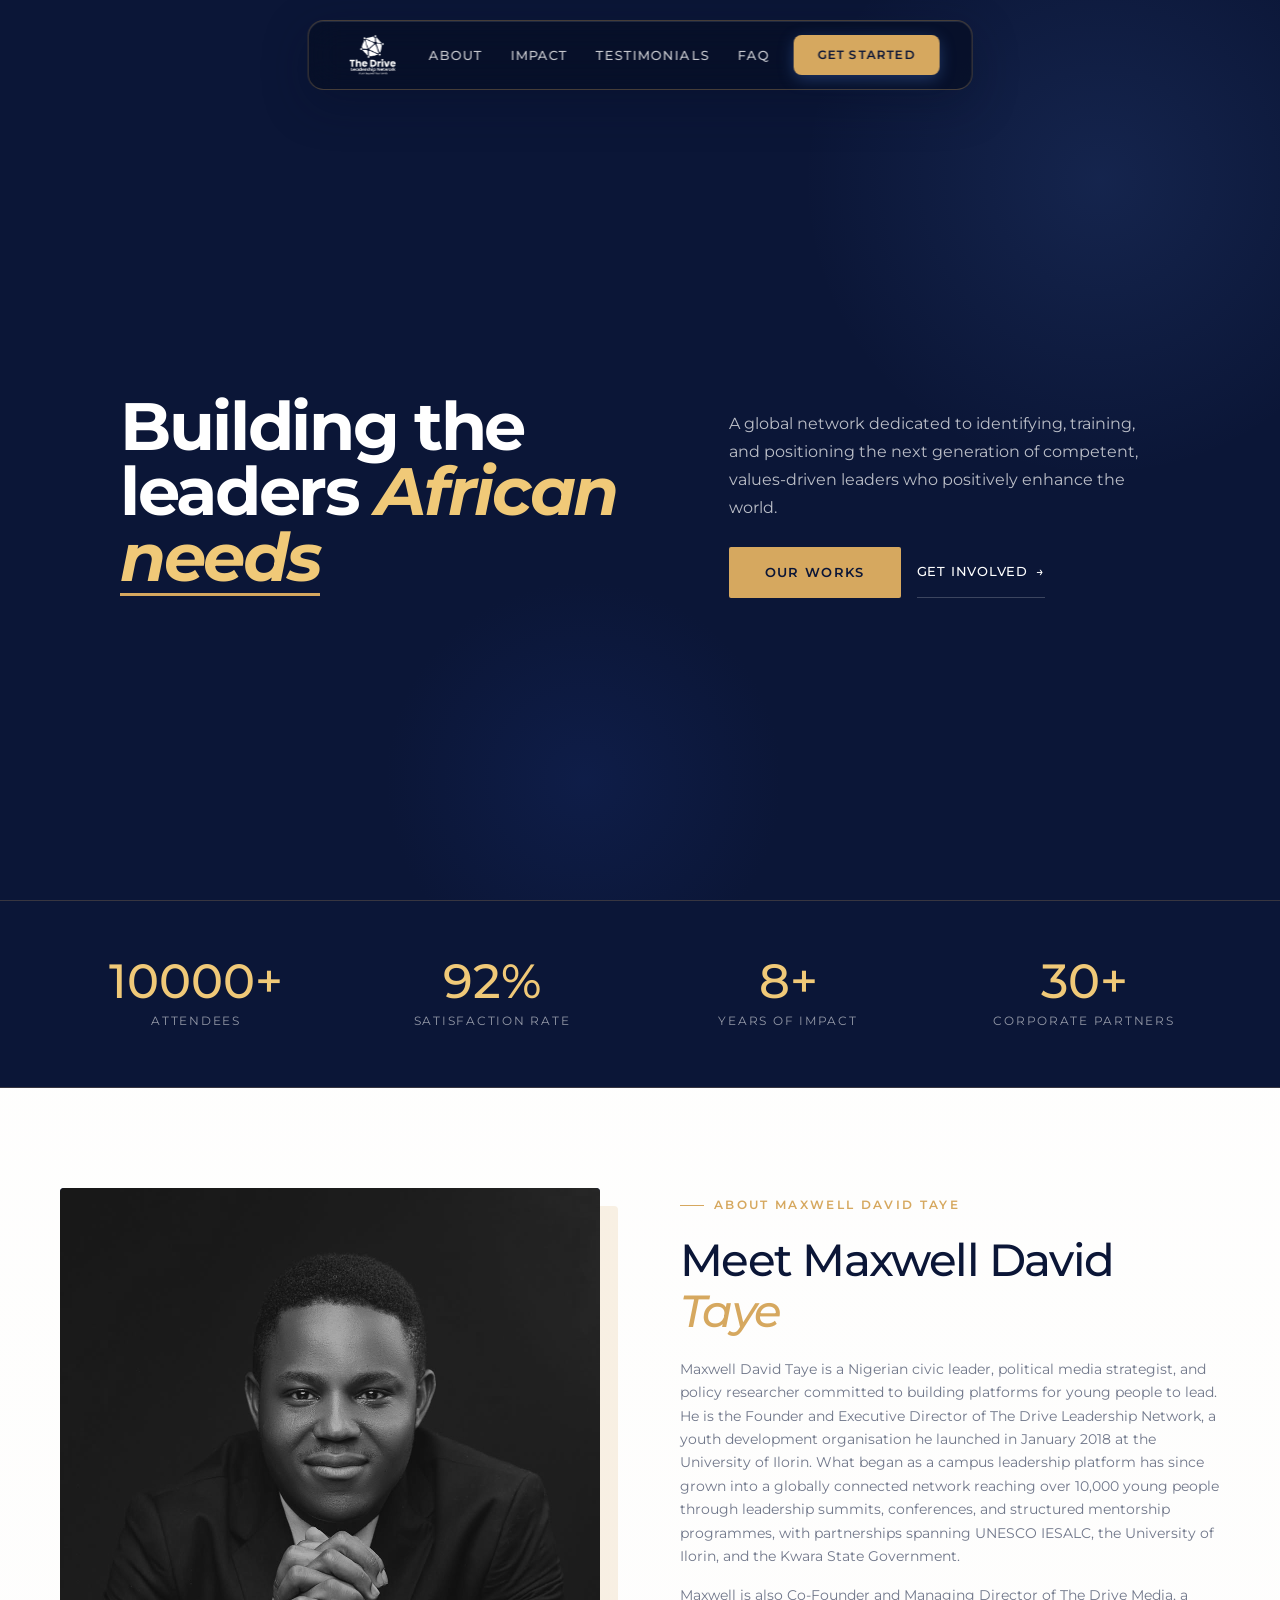
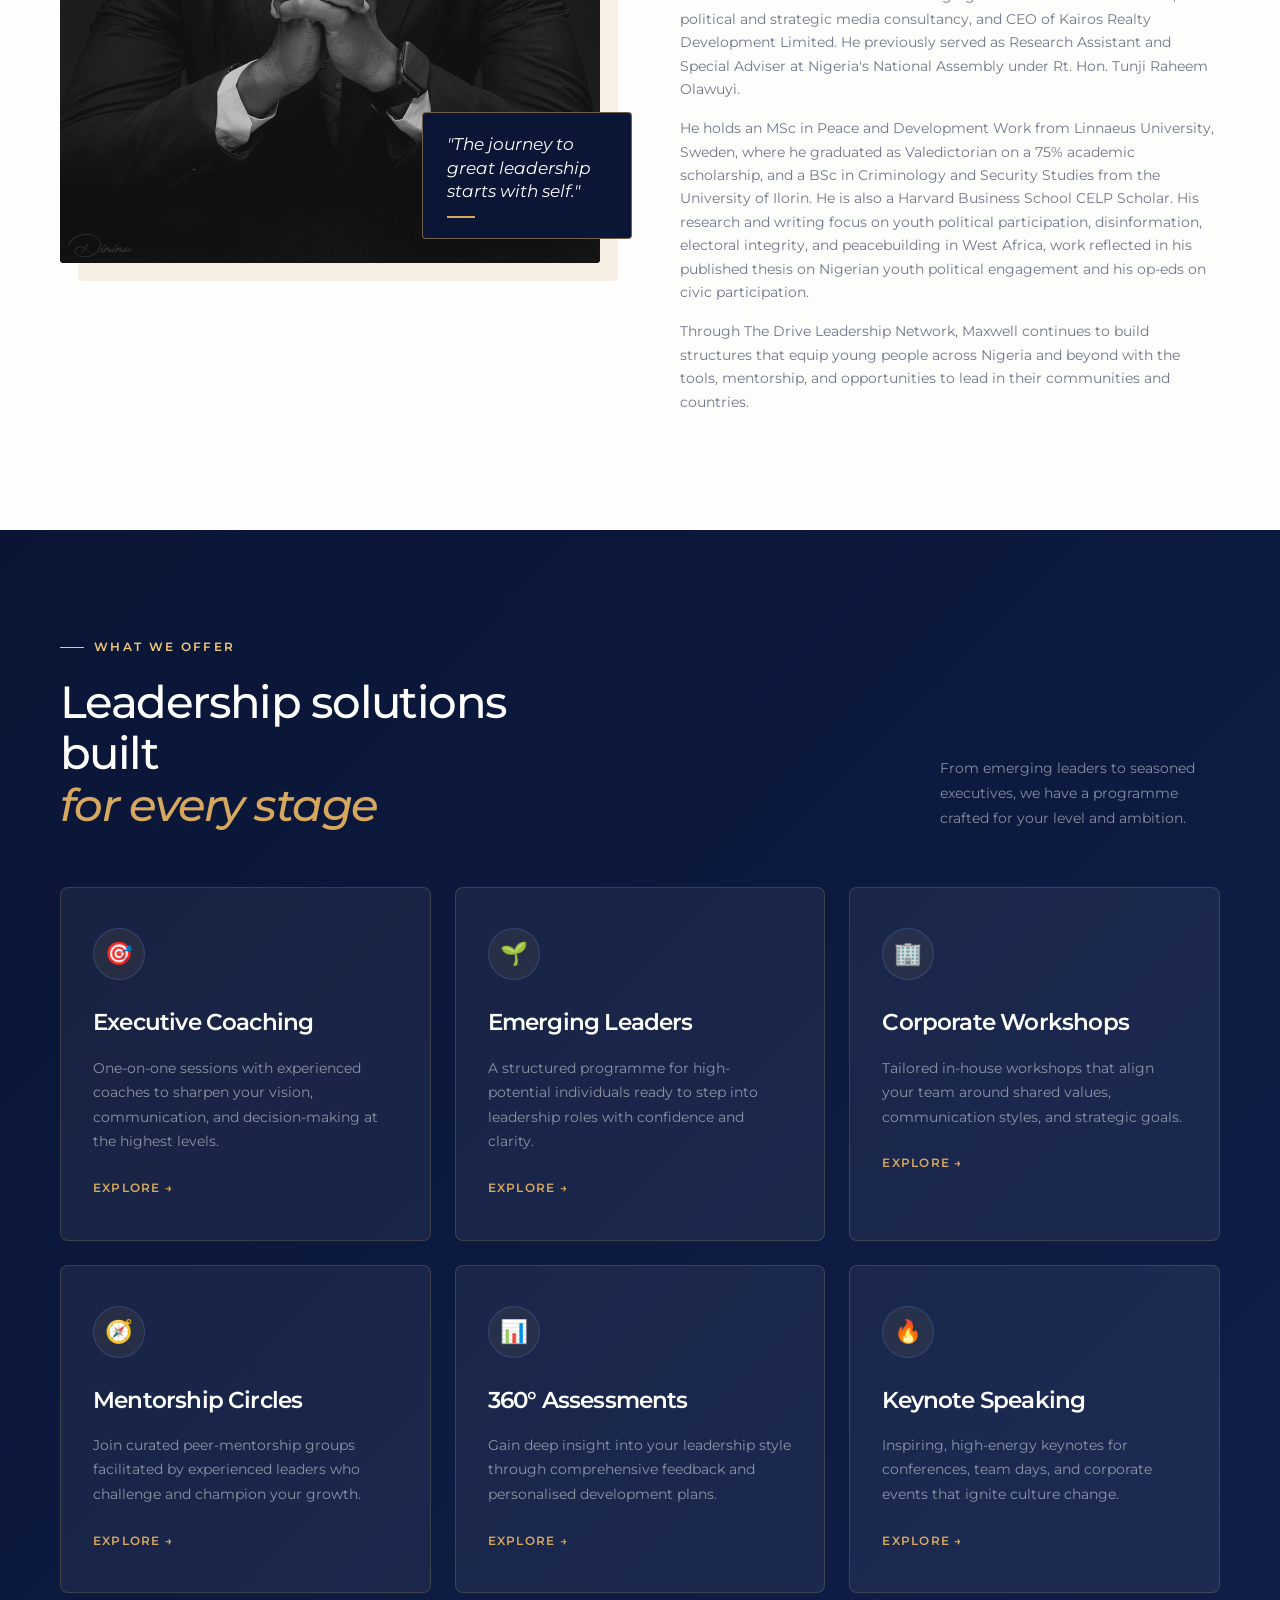
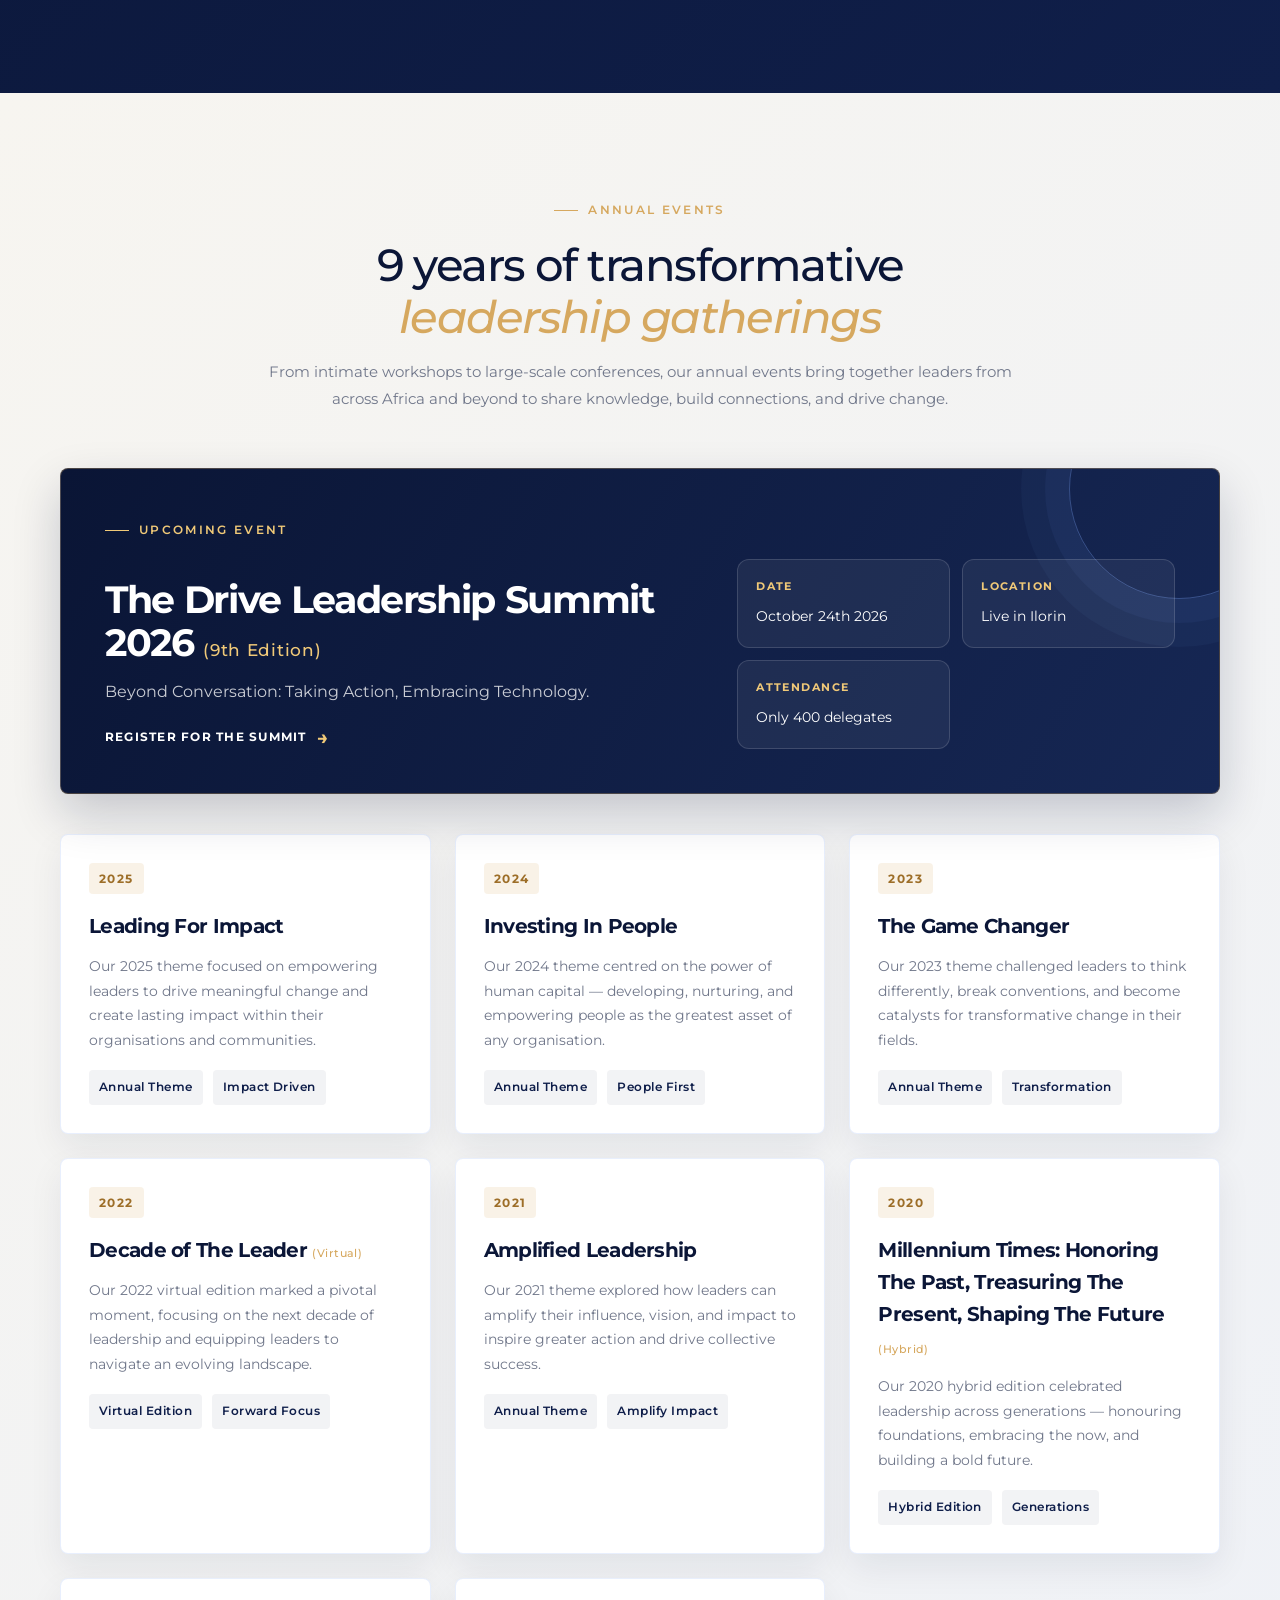
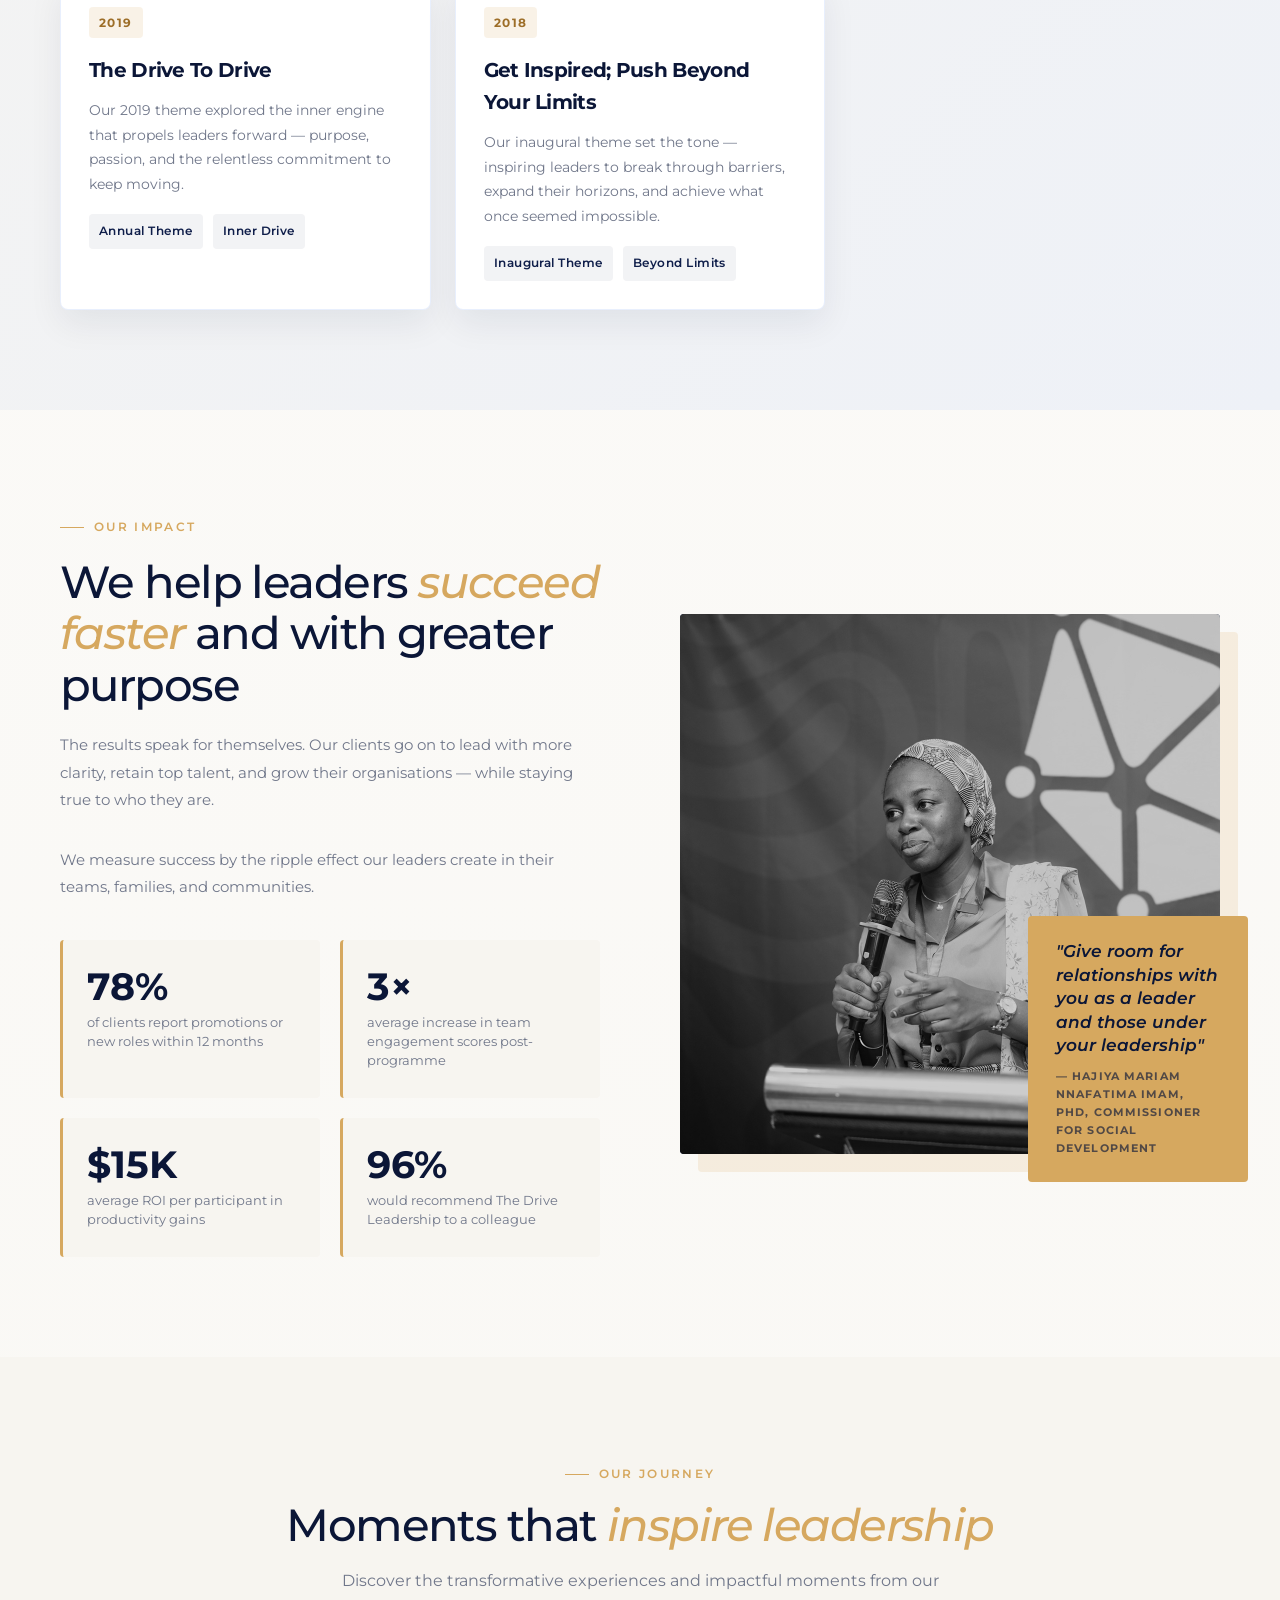
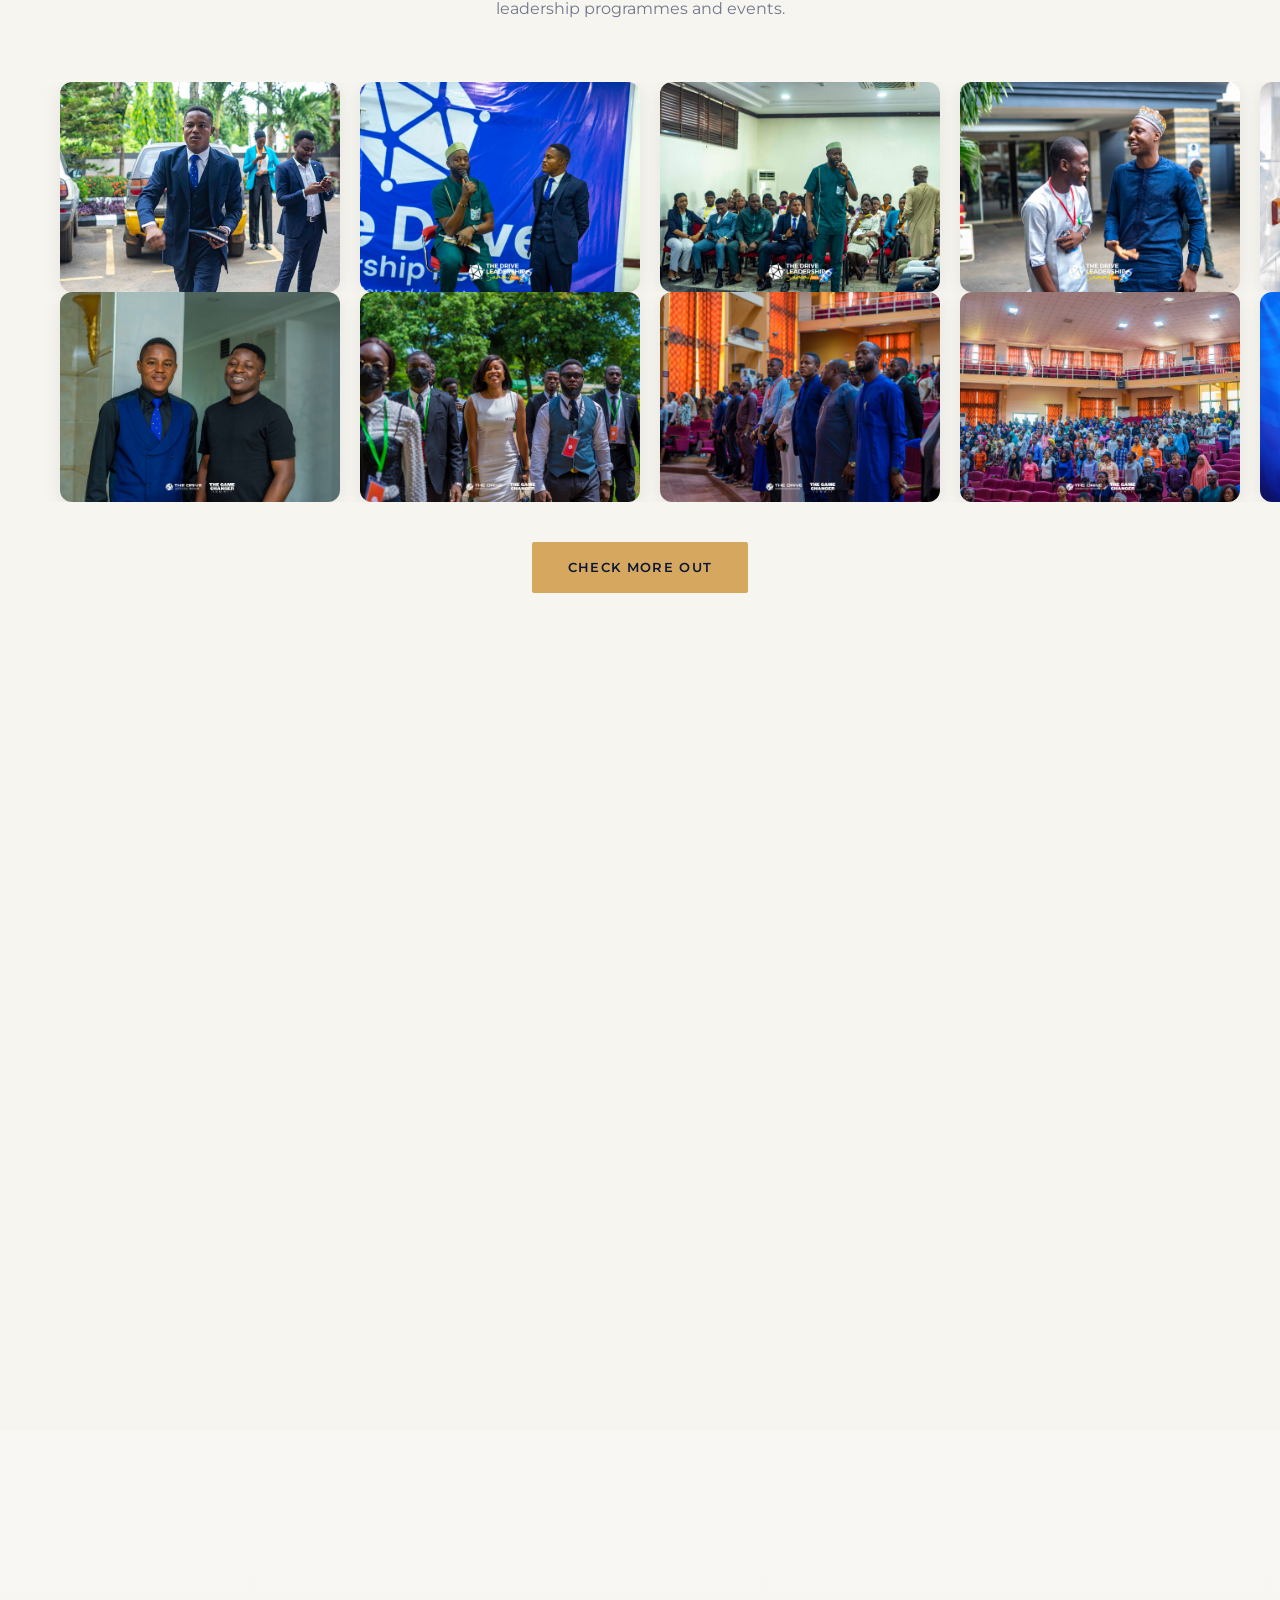
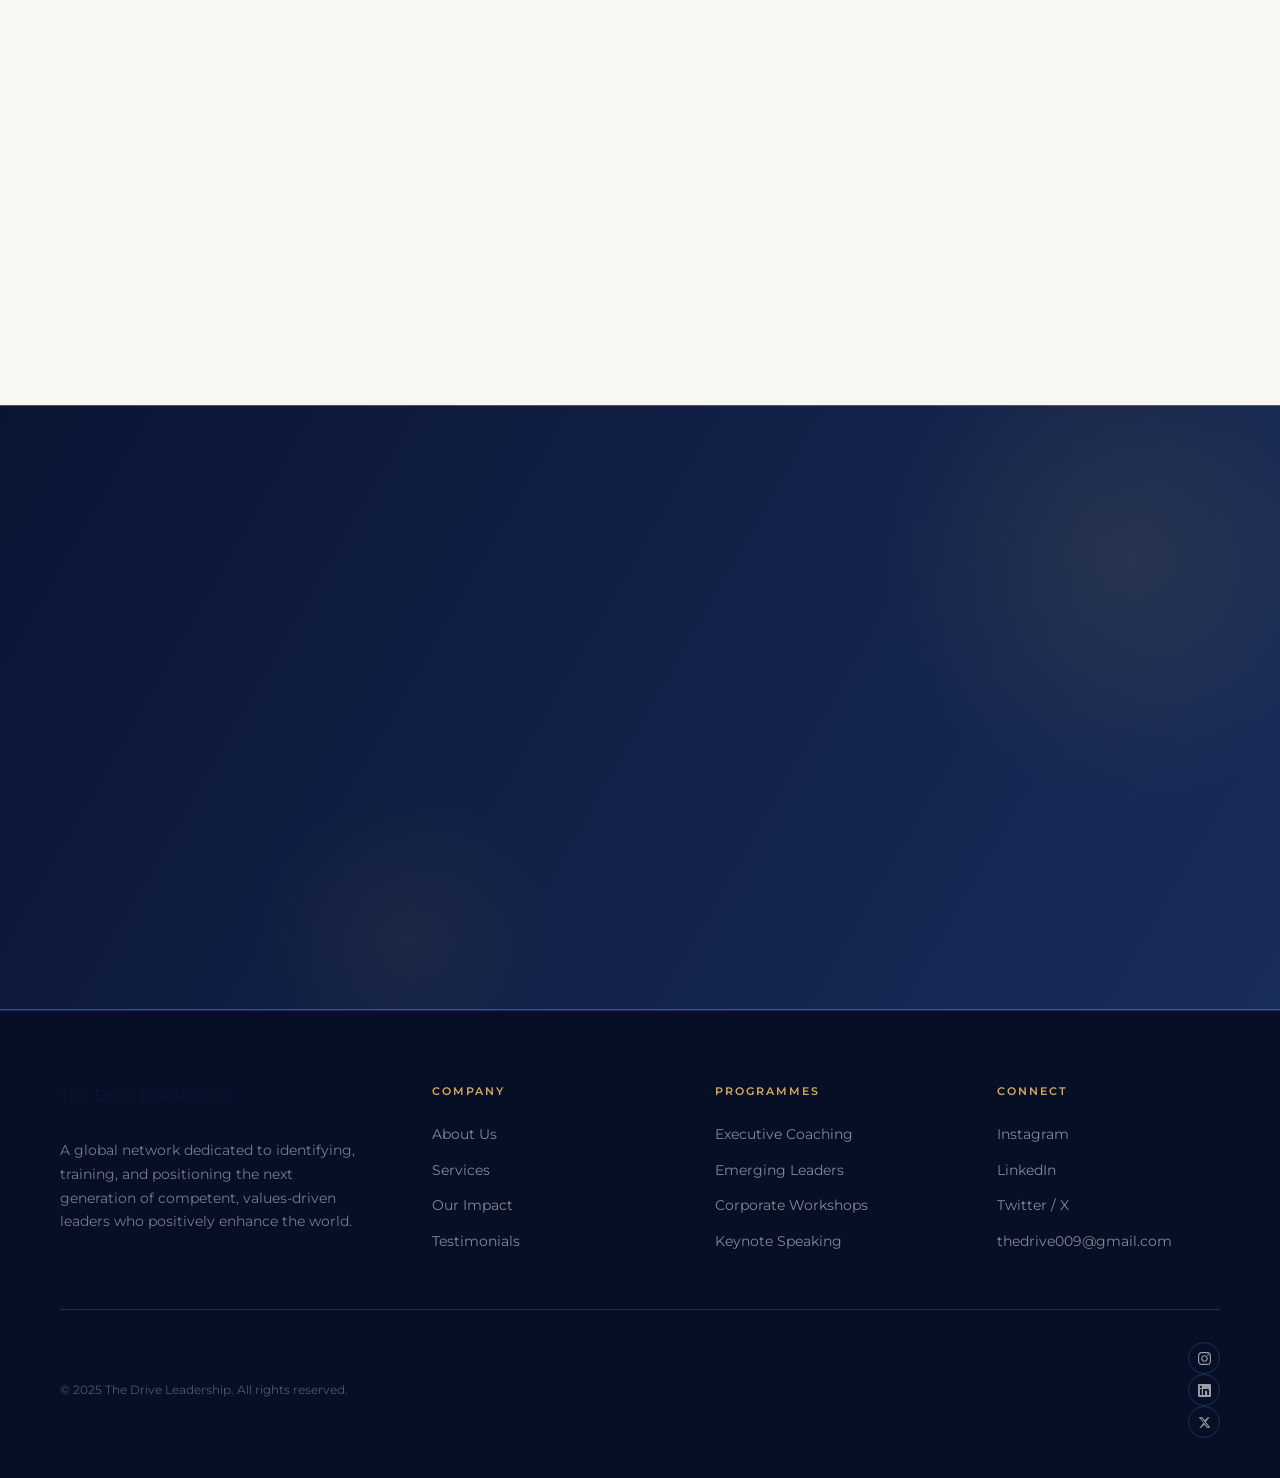
==== commit e1b9e8cb: "Update summit event experience" ====
--- a/index.html
+++ b/index.html
@@ -9,8 +9,8 @@
   <meta name="robots" content="index, follow, max-image-preview:large" />
   <meta name="theme-color" content="#0B1637" />
   <link rel="canonical" href="https://thedriveleadership.org/" />
-  <link rel="icon" type="image/png" href="Drive%20Dark%20Icon.png" />
-  <link rel="apple-touch-icon" href="Drive%20Dark%20Icon.png" />
+  <link rel="icon" type="image/png" href="drive.png" />
+  <link rel="apple-touch-icon" href="drive.png" />
   <meta property="og:type" content="website" />
   <meta property="og:site_name" content="The Drive Leadership" />
   <meta property="og:title" content="The Drive Leadership | Building Africa's Next Generation of Leaders" />
@@ -87,7 +87,7 @@
     ]
   }
   </script>
-  <link href="https://fonts.googleapis.com/css2?family=Montserrat:wght@300;400;500;600;700&display=swap" rel="stylesheet" />
+  <link href="https://fonts.googleapis.com/css2?family=Montserrat:wght@400;500;600;700;800&display=swap" rel="stylesheet" />
   <style>
     *, *::before, *::after { box-sizing: border-box; margin: 0; padding: 0; }
 
@@ -911,6 +911,99 @@
       line-height: 1.75;
       margin-top: 16px;
     }
+    .featured-event {
+      display: grid;
+      grid-template-columns: minmax(0, 1.15fr) minmax(280px, 0.85fr);
+      gap: 40px;
+      align-items: end;
+      margin-bottom: 40px;
+      padding: 44px;
+      background: var(--navy);
+      color: var(--white);
+      border-radius: 20px;
+      box-shadow: 0 20px 48px rgba(11, 22, 55, 0.2);
+      overflow: hidden;
+      position: relative;
+    }
+    .featured-event::after {
+      content: '';
+      position: absolute;
+      width: 220px;
+      height: 220px;
+      right: -70px;
+      top: -90px;
+      border: 1px solid rgba(123, 164, 245, 0.35);
+      border-radius: 50%;
+      box-shadow: 0 0 0 24px rgba(123, 164, 245, 0.05), 0 0 0 48px rgba(123, 164, 245, 0.04);
+      pointer-events: none;
+    }
+    .featured-event .section-tag { color: var(--gold2); }
+    .featured-event .section-tag::before { background: var(--gold2); }
+    .featured-event h3 {
+      max-width: 640px;
+      margin: 18px 0 14px;
+      font-family: var(--display);
+      font-size: clamp(1.8rem, 3vw, 3rem);
+      line-height: 1.12;
+    }
+    .featured-event h3 span {
+      color: var(--gold2);
+      font-size: 0.45em;
+      font-weight: 500;
+      letter-spacing: 0.04em;
+      white-space: nowrap;
+    }
+    .featured-event-theme {
+      max-width: 620px;
+      color: rgba(255, 255, 255, 0.78);
+      font-size: 1rem;
+      line-height: 1.7;
+    }
+    .featured-event-link {
+      display: inline-flex;
+      align-items: center;
+      gap: 10px;
+      margin-top: 22px;
+      color: var(--white);
+      font-size: 0.78rem;
+      font-weight: 700;
+      letter-spacing: 0.1em;
+      text-decoration: none;
+      text-transform: uppercase;
+    }
+    .featured-event-link span {
+      color: var(--gold2);
+      font-size: 1.2rem;
+      line-height: 1;
+      transition: transform 0.2s ease;
+    }
+    .featured-event-link:hover span { transform: translateX(4px); }
+    .featured-event-details {
+      display: grid;
+      grid-template-columns: repeat(2, minmax(0, 1fr));
+      gap: 12px;
+      position: relative;
+      z-index: 1;
+    }
+    .featured-event-detail {
+      padding: 18px;
+      border: 1px solid rgba(255, 255, 255, 0.14);
+      border-radius: 12px;
+      background: rgba(255, 255, 255, 0.06);
+    }
+    .featured-event-detail strong {
+      display: block;
+      color: var(--gold2);
+      font-size: 0.68rem;
+      letter-spacing: 0.13em;
+      text-transform: uppercase;
+      margin-bottom: 8px;
+    }
+    .featured-event-detail span {
+      color: var(--white);
+      font-size: 0.88rem;
+      line-height: 1.45;
+    }
     .events-grid {
       display: grid;
       grid-template-columns: repeat(3, minmax(0, 1fr));
@@ -1685,6 +1778,22 @@
       .events-header {
         margin-bottom: 36px;
       }
+      .featured-event {
+        grid-template-columns: 1fr;
+        gap: 28px;
+        margin-bottom: 28px;
+        padding: 28px 22px;
+        border-radius: 16px;
+      }
+      .featured-event h3 {
+        font-size: clamp(1.6rem, 8vw, 2.3rem);
+      }
+      .featured-event-details {
+        gap: 8px;
+      }
+      .featured-event-detail {
+        padding: 14px;
+      }
       .events-header p {
         font-size: 0.88rem;
         margin-top: 12px;
@@ -1887,6 +1996,12 @@
       .events-header h2 {
         font-size: clamp(1.6rem, 6vw, 2rem);
       }
+      .featured-event {
+        padding: 24px 18px;
+      }
+      .featured-event-details {
+        grid-template-columns: 1fr;
+      }
       .events-header p {
         font-size: 0.82rem;
         line-height: 1.6;
@@ -1929,6 +2044,81 @@
       font-size: 9rem;
       opacity: 0.15;
       filter: grayscale(1);
+    }
+
+    /* ── PREMIUM VISUAL SYSTEM ── */
+    :root {
+      --gold: #D6A85F;
+      --gold2: #F0C978;
+      --body: 'Montserrat', sans-serif;
+      --display: 'Montserrat', sans-serif;
+      --off: #F7F5F0;
+      --muted: #70778A;
+    }
+    body { background: linear-gradient(180deg, #fff 0%, #f7f5f0 100%); }
+    h1, h2, h3 { letter-spacing: -0.035em; }
+    h1, h2 { font-weight: 500; }
+    .section-tag { letter-spacing: 0.2em; }
+    nav { background: rgba(7, 15, 38, 0.82); border-color: rgba(214, 168, 95, 0.3); box-shadow: 0 14px 44px rgba(7, 15, 38, 0.34), inset 0 1px 0 rgba(255, 255, 255, 0.1); }
+    .nav-cta, .btn-primary { background: var(--gold); color: var(--navy); }
+    .nav-cta:hover, .btn-primary:hover { background: var(--gold2); }
+    .hero-left h1 { max-width: 760px; font-size: clamp(3.4rem, 7vw, 7rem); line-height: 0.94; }
+    .hero-left h1 em { color: var(--gold2); }
+    .hero-desc { max-width: 440px; color: rgba(255, 255, 255, 0.72); }
+    .stats-strip { background: var(--navy); border-top: 1px solid rgba(214, 168, 95, 0.22); border-bottom: 1px solid rgba(214, 168, 95, 0.22); }
+    .stats-strip .num { color: var(--gold2); font-family: var(--display); font-weight: 500; }
+    .stats-strip .label { color: rgba(255, 255, 255, 0.56); letter-spacing: 0.14em; }
+    .main-img, .impact-img { border-radius: 4px; box-shadow: 18px 18px 0 rgba(214, 168, 95, 0.16); }
+    .about-img-label { background: var(--navy); border-color: rgba(214, 168, 95, 0.5); }
+    .services { background: linear-gradient(135deg, #0a1535 0%, #101f4a 100%); }
+    .service-card { border-color: rgba(214, 168, 95, 0.2); border-radius: 8px; background: rgba(255, 255, 255, 0.055); }
+    .service-card:hover { border-color: rgba(214, 168, 95, 0.65); background: rgba(255, 255, 255, 0.09); }
+    .service-icon { color: var(--gold2); }
+    .annual-events { background: linear-gradient(135deg, #f7f5f0 0%, #eef1f7 100%); }
+    .featured-event { background: linear-gradient(120deg, #0a1535 0%, #162754 100%); border-radius: 8px; border: 1px solid rgba(214, 168, 95, 0.3); }
+    .event-card { border-radius: 8px; box-shadow: 0 14px 34px rgba(11, 22, 55, 0.07); }
+    .event-card:hover { border-color: rgba(214, 168, 95, 0.5); }
+    .event-year { border-radius: 4px; background: rgba(214, 168, 95, 0.15); color: #9D6E28; }
+    .event-stats span { border-radius: 4px; }
+    .cta-banner { background: linear-gradient(120deg, #0a1535, #192d5b); border-top: 1px solid rgba(214, 168, 95, 0.35); border-bottom: 1px solid rgba(214, 168, 95, 0.35); }
+    footer { background: #070f26; }
+    .hero { height: 100vh; min-height: 100vh; max-height: 100vh; }
+    @supports (height: 100svh) {
+      .hero { height: 100svh; min-height: 100svh; max-height: 100svh; }
+    }
+    .hero-left { height: 100%; min-height: 100%; }
+    .hero-left {
+      align-items: center;
+      align-content: center;
+      grid-template-columns: minmax(0, 1.12fr) minmax(320px, 0.88fr);
+      padding: clamp(132px, 18vh, 176px) 60px clamp(32px, 6vh, 64px);
+    }
+    .hero-left h1 { max-width: 650px; font-size: clamp(3rem, 5.2vw, 5.4rem); line-height: 0.98; }
+    .hero h1 { margin-top: 0; margin-bottom: 24px; }
+    .hero-desc { margin-bottom: 24px; }
+    .hero-social { margin-top: 32px; }
+    @media (max-width: 900px) {
+      .hero-left {
+        grid-template-columns: 1fr;
+        align-content: center;
+        gap: 24px;
+        padding: 132px 40px 40px;
+      }
+      .hero-left-col:first-child,
+      .hero-left-col:last-child { justify-content: center; }
+      .hero-left h1 {
+        max-width: 680px;
+        font-size: clamp(2.5rem, 7vw, 4.5rem);
+        line-height: 0.98;
+      }
+    }
+    @media (max-width: 640px) {
+      .hero-left h1 { font-size: clamp(2.2rem, 11vw, 3.5rem); line-height: 1; }
+      .main-img, .impact-img { box-shadow: 10px 10px 0 rgba(214, 168, 95, 0.16); }
+      .hero-left { gap: 14px; padding: 96px 20px 20px; }
+      .hero-desc { font-size: 0.88rem; line-height: 1.6; }
+      .hero-actions { flex-wrap: wrap; gap: 10px; }
+      .btn-primary, .btn-ghost { padding-top: 12px; padding-bottom: 12px; }
     }
   </style>
 </head>
@@ -2103,8 +2293,31 @@
 <section class="annual-events" id="events">
   <div class="events-header reveal">
     <div class="section-tag">Annual Events</div>
-    <h2>8 years of transformative <em>leadership gatherings</em></h2>
+    <h2>9 years of transformative <em>leadership gatherings</em></h2>
     <p>From intimate workshops to large-scale conferences, our annual events bring together leaders from across Africa and beyond to share knowledge, build connections, and drive change.</p>
+  </div>
+
+  <div class="featured-event reveal">
+    <div>
+      <div class="section-tag">Upcoming Event</div>
+      <h3>The Drive Leadership Summit 2026 <span>(9th Edition)</span></h3>
+      <p class="featured-event-theme">Beyond Conversation: Taking Action, Embracing Technology.</p>
+      <a class="featured-event-link" href="summit-2026.html">Register for the summit <span>→</span></a>
+    </div>
+    <div class="featured-event-details">
+      <div class="featured-event-detail">
+        <strong>Date</strong>
+        <span>October 24th 2026</span>
+      </div>
+      <div class="featured-event-detail">
+        <strong>Location</strong>
+        <span>Live in Ilorin</span>
+      </div>
+      <div class="featured-event-detail">
+        <strong>Attendance</strong>
+        <span>Only 400 delegates</span>
+      </div>
+    </div>
   </div>
 
   <div class="events-grid">
@@ -2565,7 +2778,7 @@
       <a href="mailto:thedrive009@gmail.com" class="btn-outline">Email Us</a>
     </div>
   </div>
-  <form class="contact-form reveal" id="contact-form" style="transition-delay:0.2s">
+  <form class="contact-form reveal" id="contact-form" action="mailto:thedrive009@gmail.com?subject=The%20Drive%20Leadership%20Contact%20Request" method="post" enctype="text/plain" style="transition-delay:0.2s">
     <div class="form-row">
       <input type="text" name="name" placeholder="Your name" required>
       <input type="email" name="email" placeholder="Email address" required>
@@ -2579,7 +2792,7 @@
     </select>
     <textarea name="message" placeholder="Tell us a bit about your goals"></textarea>
     <button type="submit" class="btn-white">Book a Conversation</button>
-    <p class="form-note" id="form-note" role="status" aria-live="polite"></p>
+    <p class="form-note">Submitting opens your email app with the message addressed to our team.</p>
   </form>
 </div>
 
@@ -2692,25 +2905,6 @@
     });
   });
 
-  // Contact form
-  const contactForm = document.getElementById('contact-form');
-  const formNote = document.getElementById('form-note');
-
-  contactForm?.addEventListener('submit', (event) => {
-    event.preventDefault();
-    const data = new FormData(contactForm);
-    const name = data.get('name')?.toString().trim() || 'there';
-    const email = data.get('email')?.toString().trim();
-
-    if (!email) {
-      formNote.textContent = 'Please add your email so we can reach out.';
-      return;
-    }
-
-    formNote.textContent = `Thanks ${name}! We will be in touch shortly.`;
-    contactForm.reset();
-  });
-
   // Photo Gallery Lightbox
   const galleryItems = document.querySelectorAll('.gallery-item');
   const lightbox = document.getElementById('lightbox');
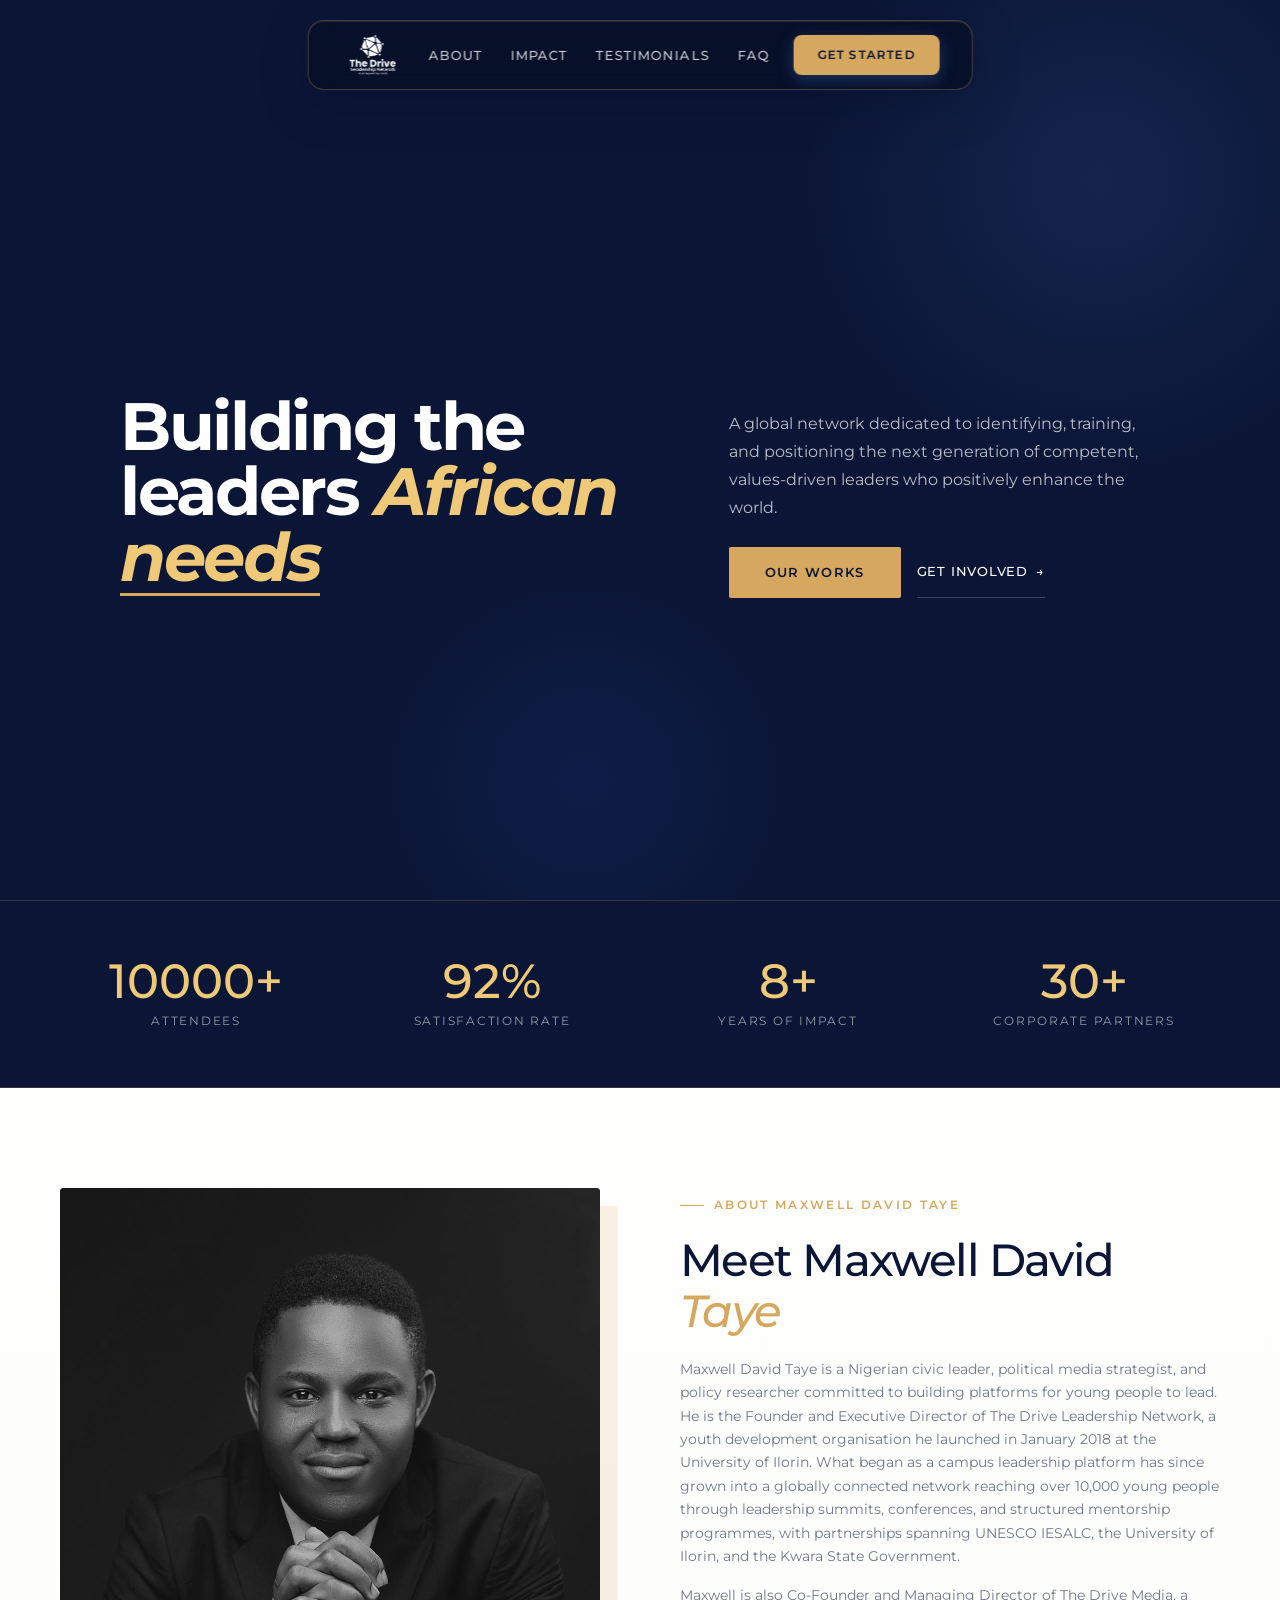
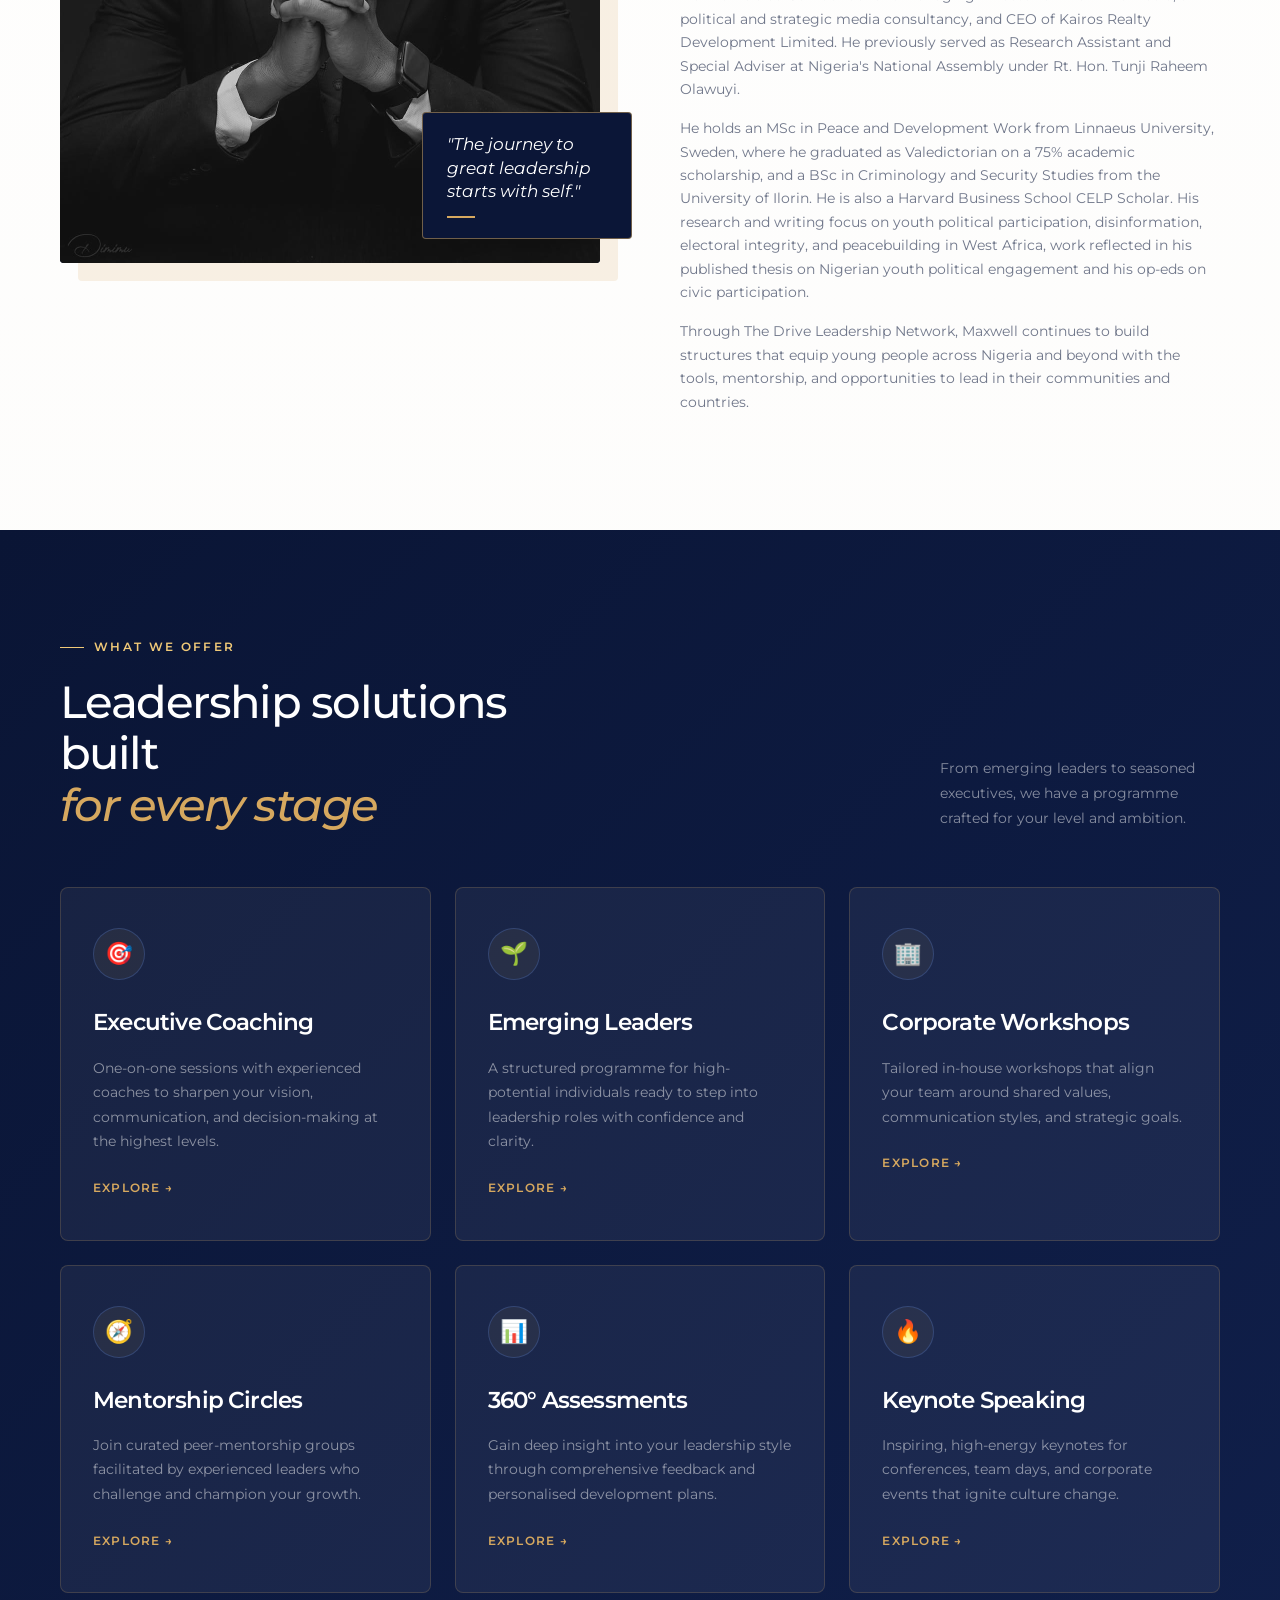
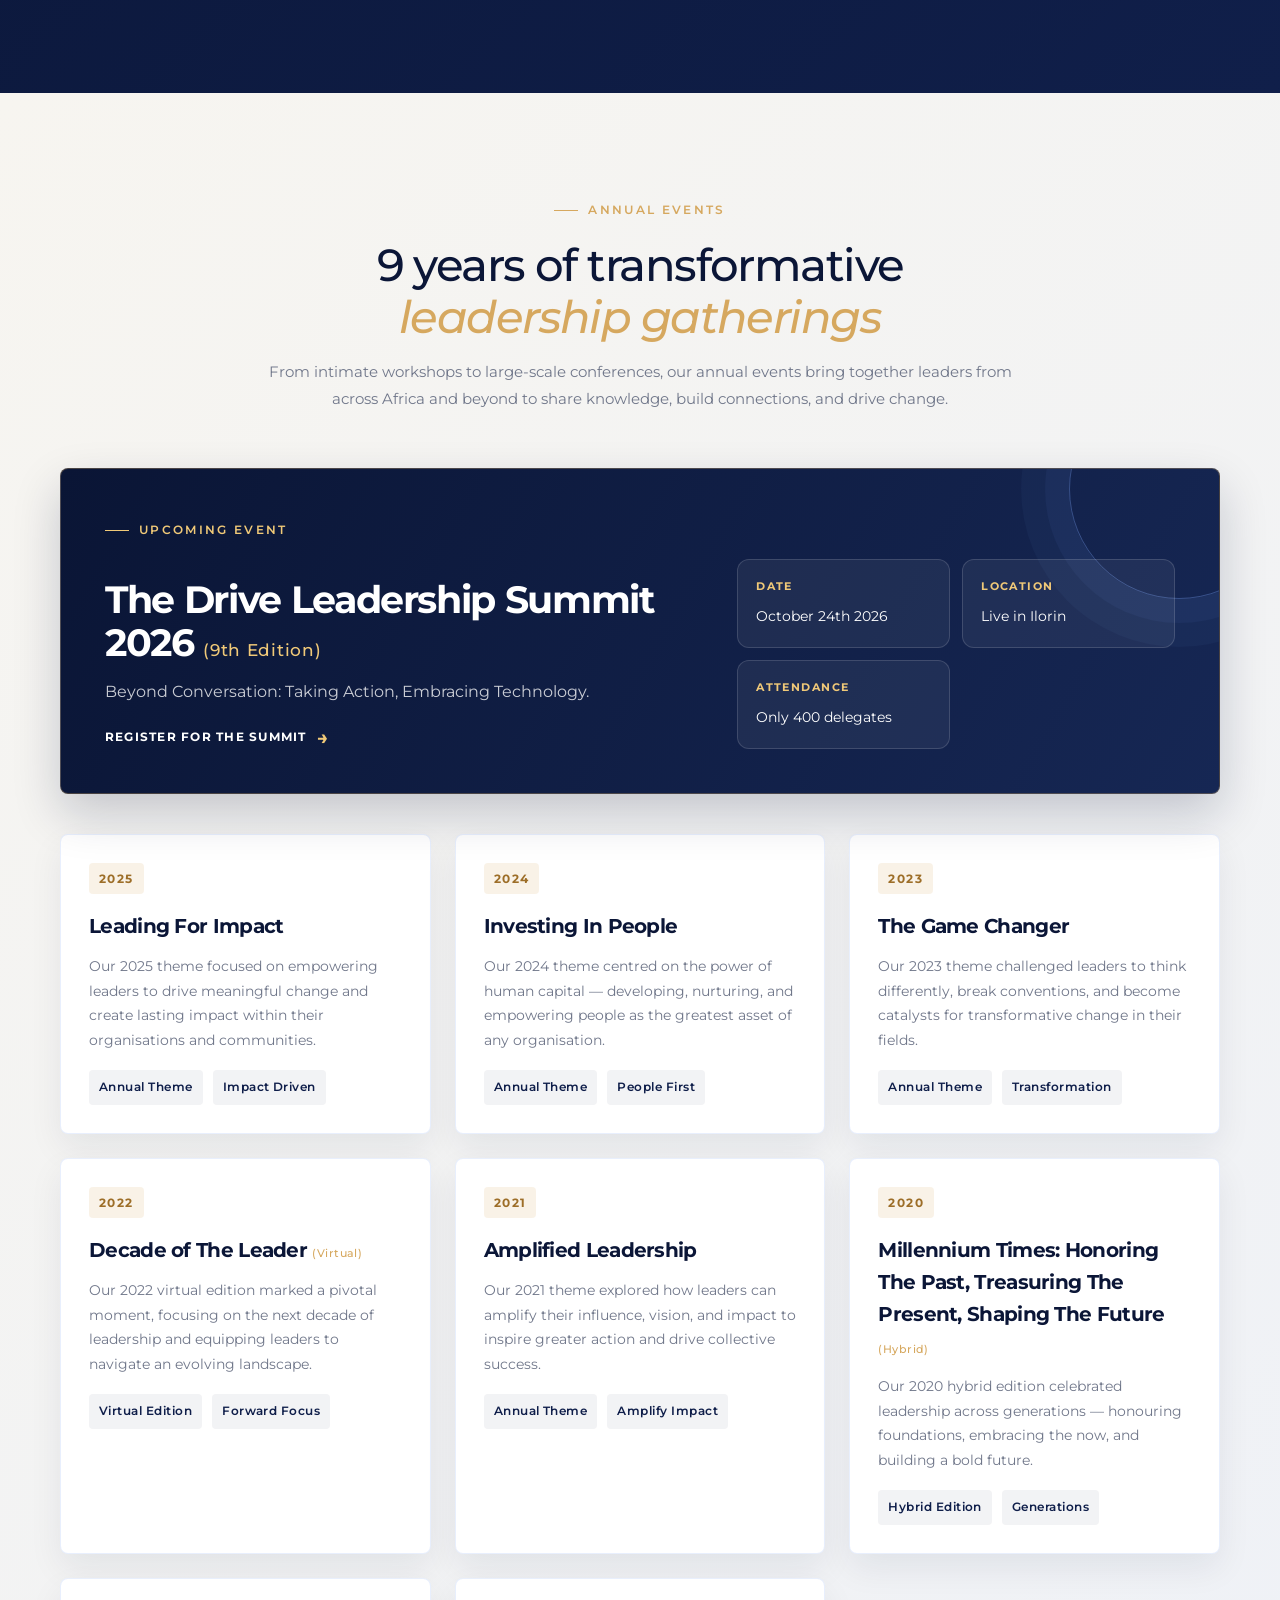
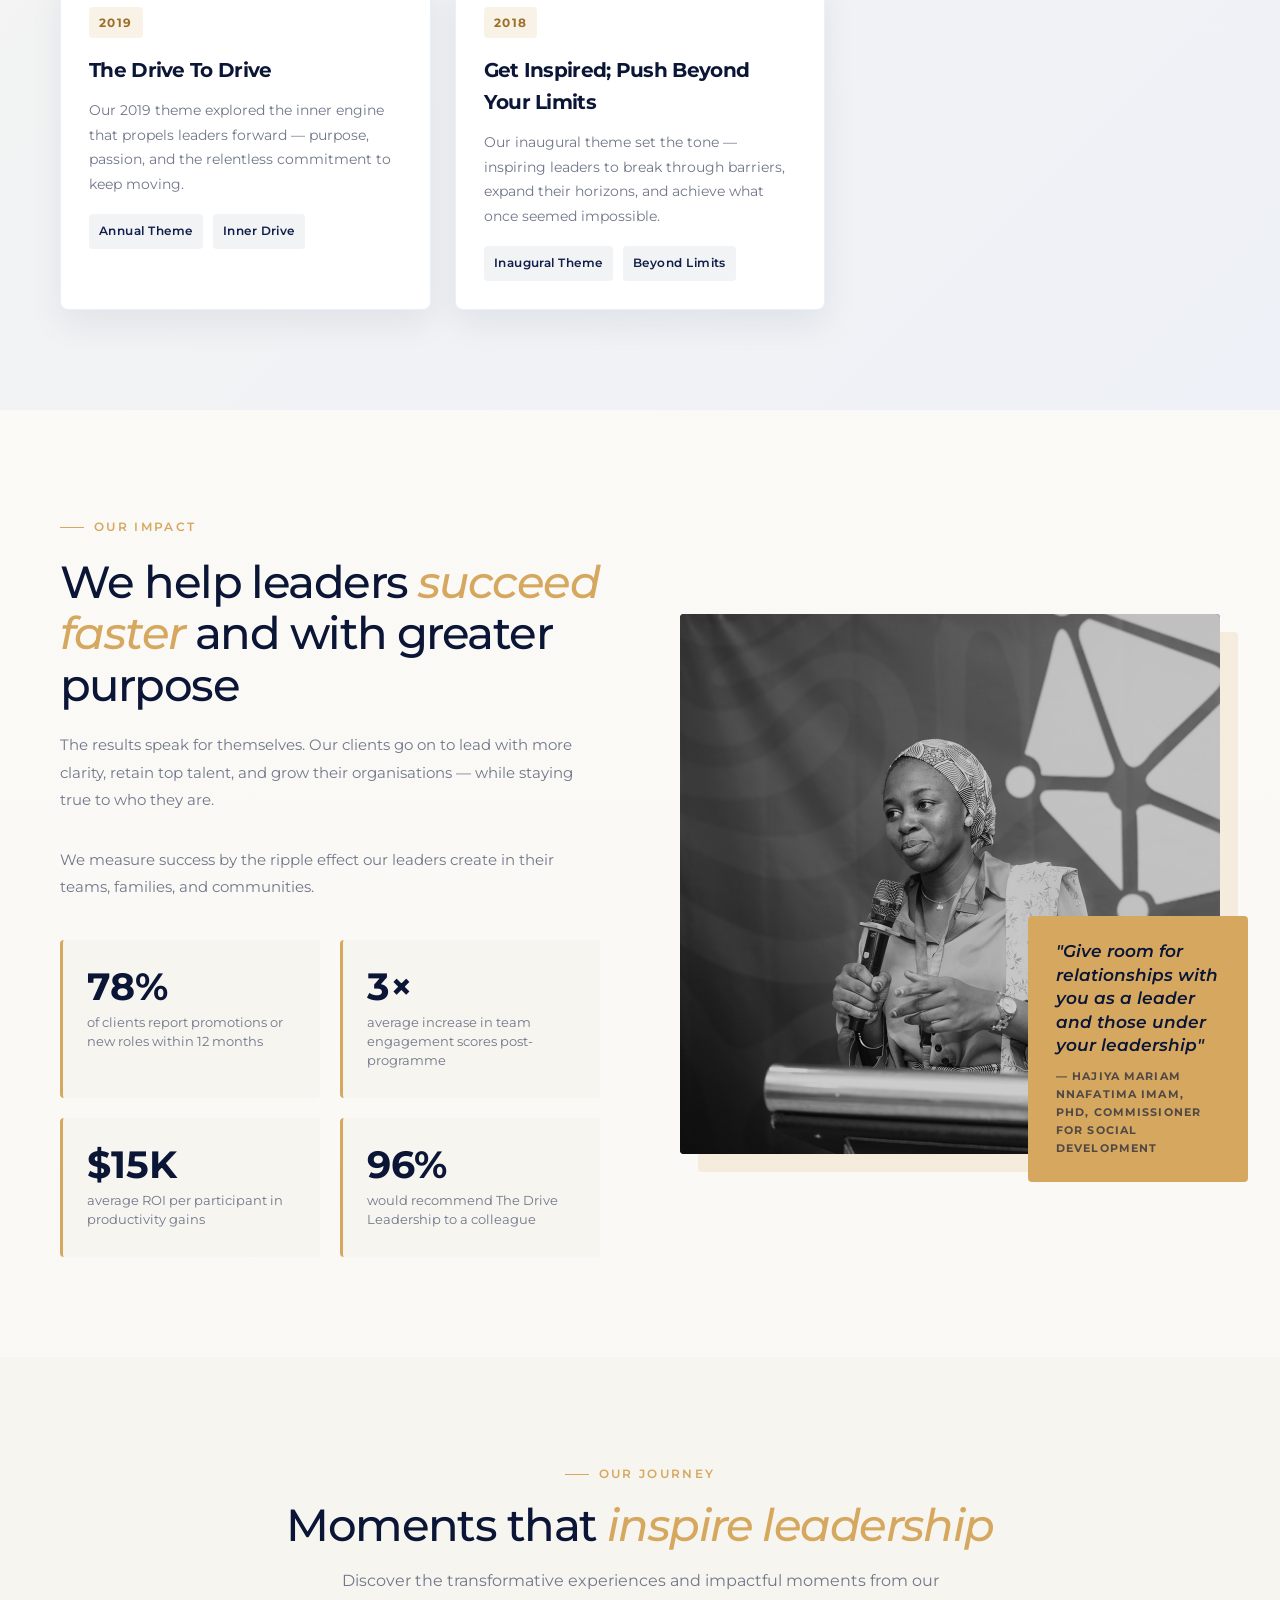
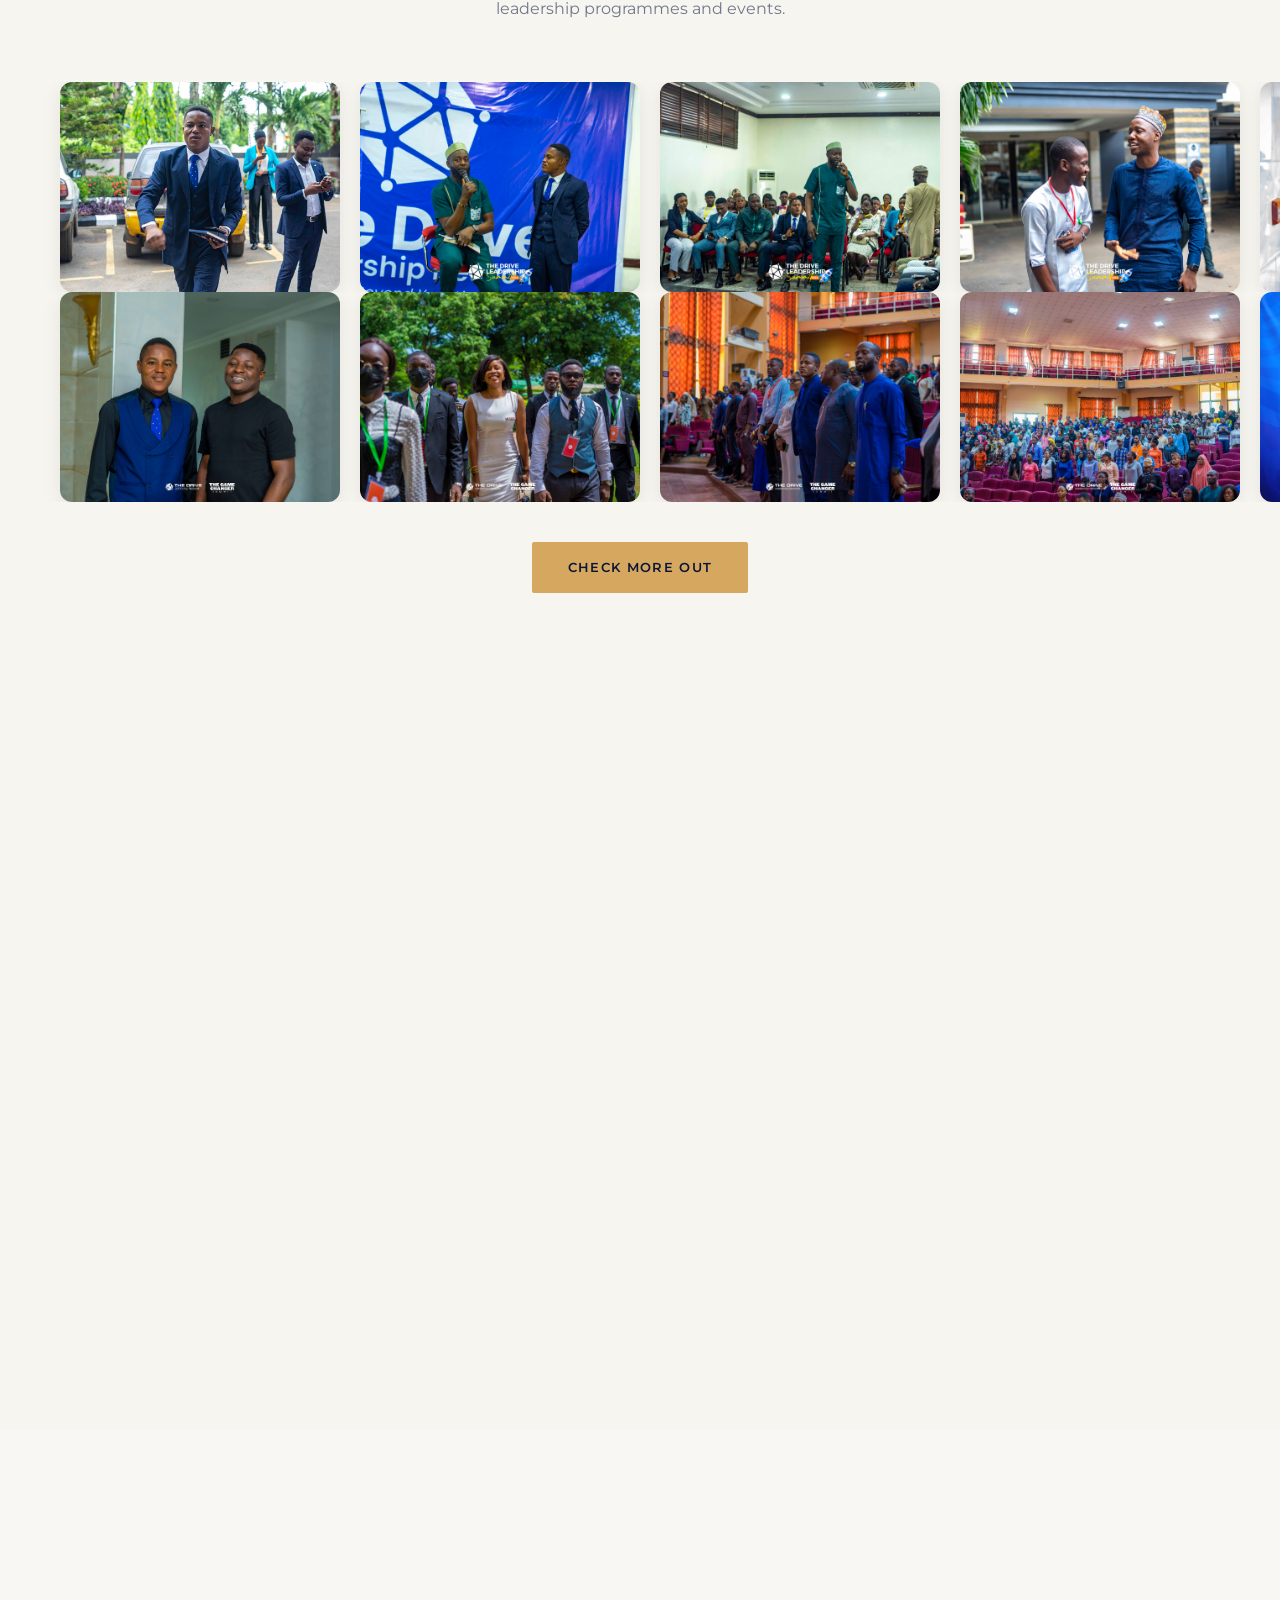
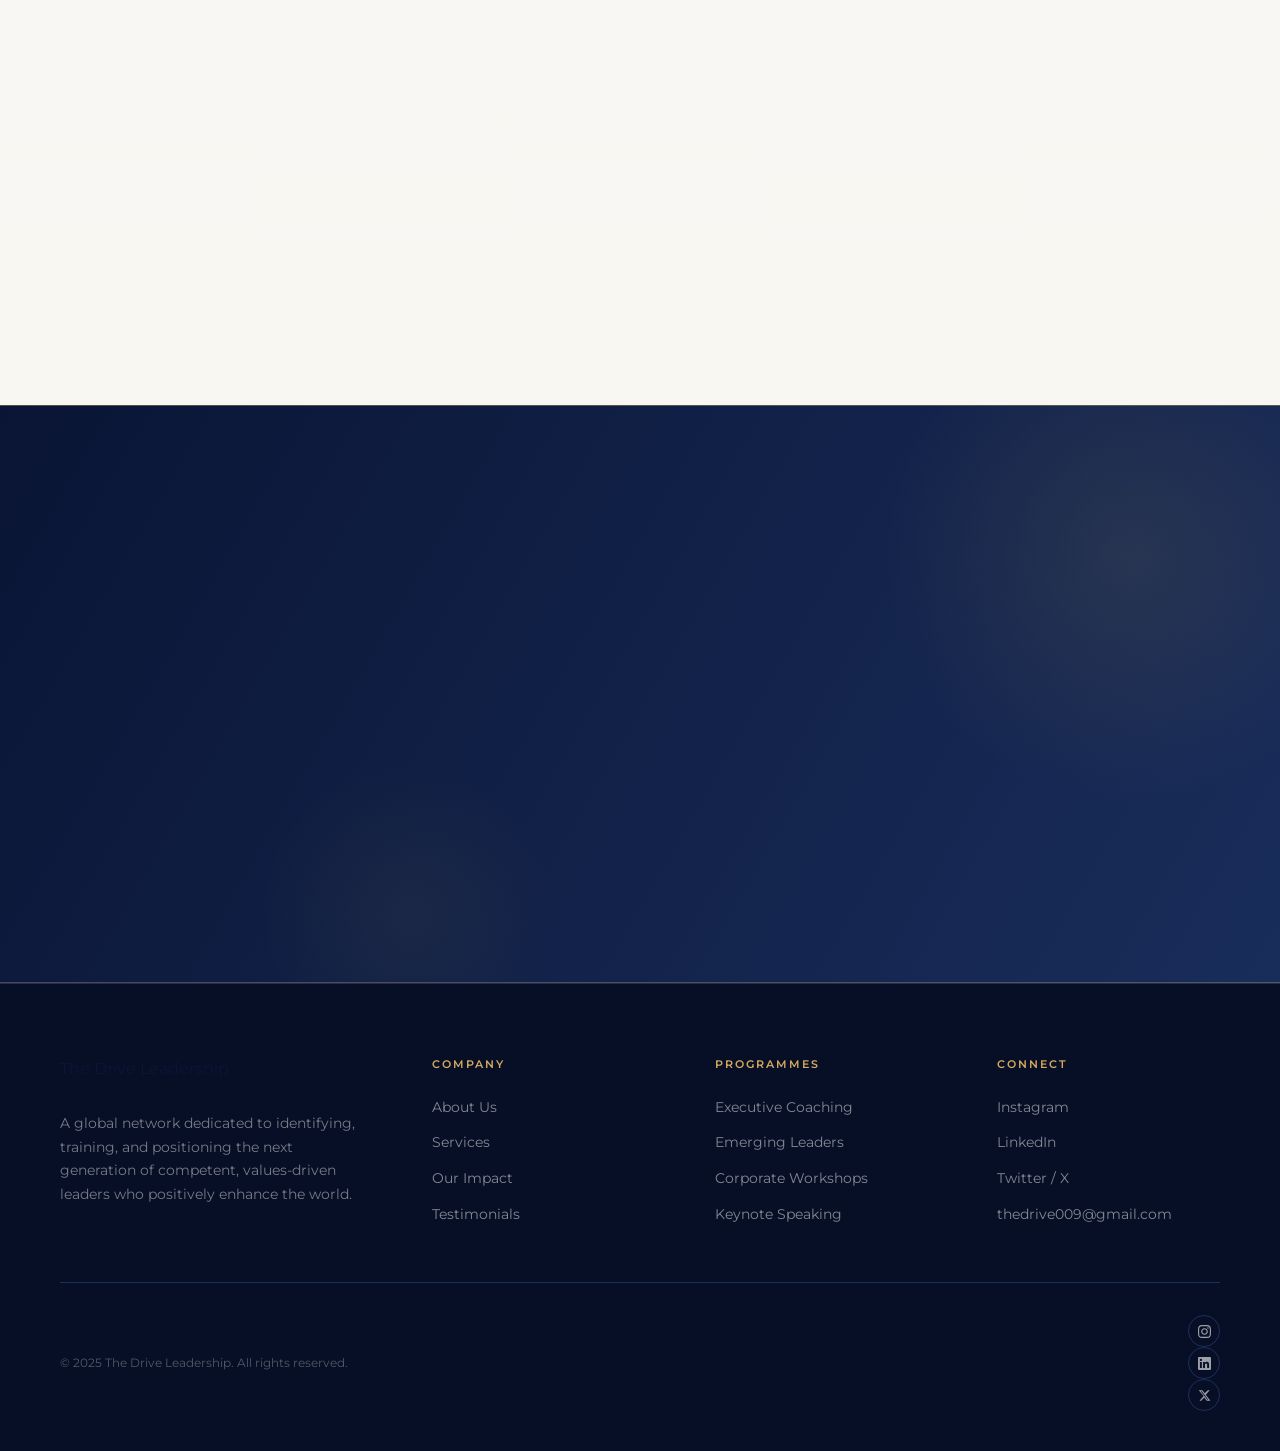
==== commit 5ded63dd: "Add admin panel and backend API functionality with initial files" ====
--- a/index.html
+++ b/index.html
@@ -2302,7 +2302,7 @@
       <div class="section-tag">Upcoming Event</div>
       <h3>The Drive Leadership Summit 2026 <span>(9th Edition)</span></h3>
       <p class="featured-event-theme">Beyond Conversation: Taking Action, Embracing Technology.</p>
-      <a class="featured-event-link" href="summit-2026.html">Register for the summit <span>→</span></a>
+      <a class="featured-event-link" href="thedls2026">Register for the summit <span>→</span></a>
     </div>
     <div class="featured-event-details">
       <div class="featured-event-detail">
@@ -2778,10 +2778,10 @@
       <a href="mailto:thedrive009@gmail.com" class="btn-outline">Email Us</a>
     </div>
   </div>
-  <form class="contact-form reveal" id="contact-form" action="mailto:thedrive009@gmail.com?subject=The%20Drive%20Leadership%20Contact%20Request" method="post" enctype="text/plain" style="transition-delay:0.2s">
+  <form class="contact-form reveal" id="contact-form" style="transition-delay:0.2s">
     <div class="form-row">
-      <input type="text" name="name" placeholder="Your name" required>
-      <input type="email" name="email" placeholder="Email address" required>
+      <input type="text" name="sender_name" placeholder="Your name" autocomplete="name" required>
+      <input type="email" name="sender_email" placeholder="Email address" autocomplete="email" required>
     </div>
     <select name="interest" required>
       <option value="">What are you interested in?</option>
@@ -2790,9 +2790,9 @@
       <option>Corporate workshop</option>
       <option>Speaking engagement</option>
     </select>
-    <textarea name="message" placeholder="Tell us a bit about your goals"></textarea>
+    <textarea name="message" placeholder="Tell us a bit about your goals" maxlength="3000"></textarea>
     <button type="submit" class="btn-white">Book a Conversation</button>
-    <p class="form-note">Submitting opens your email app with the message addressed to our team.</p>
+    <p class="form-note" id="form-note" role="status" aria-live="polite"></p>
   </form>
 </div>
 
@@ -2848,6 +2848,7 @@
 </footer>
 </main>
 
+<script src="public-forms.js?v=12"></script>
 <script>
   // Nav scroll effect
   const nav = document.getElementById('nav');
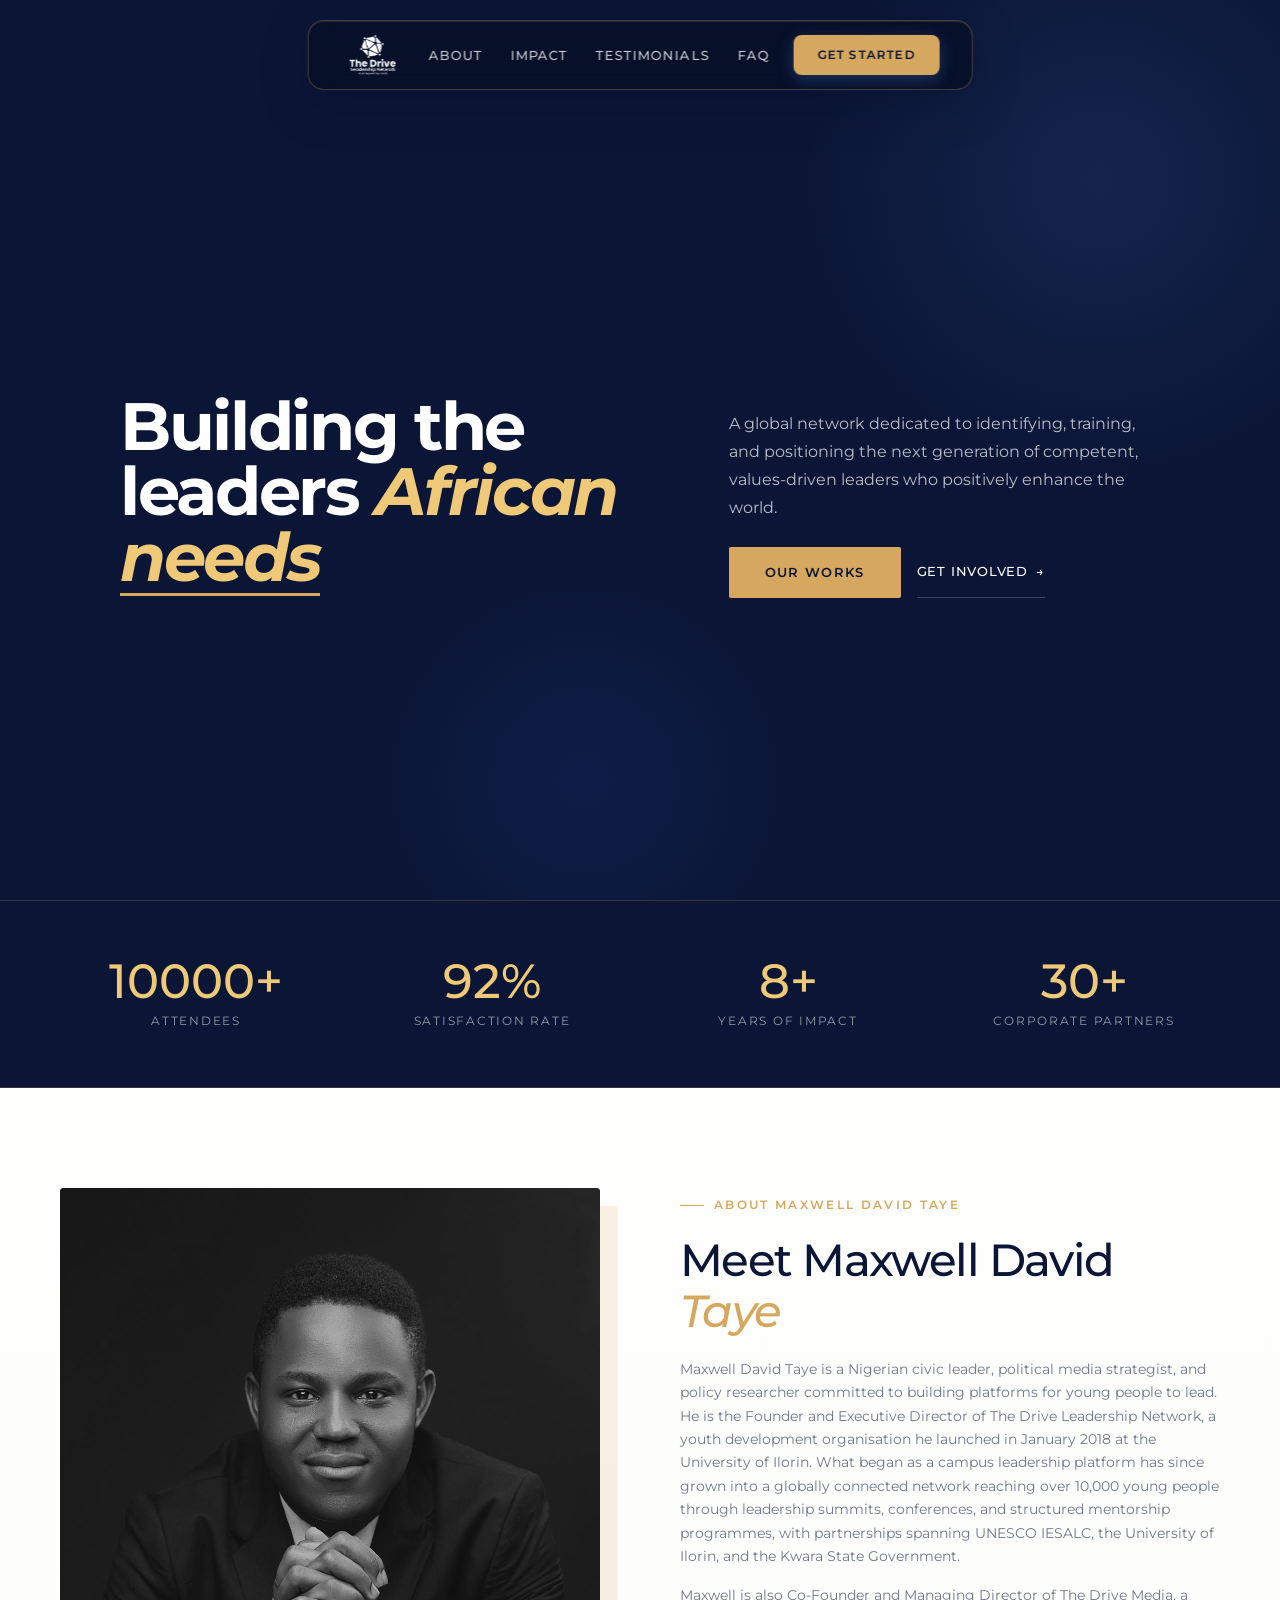
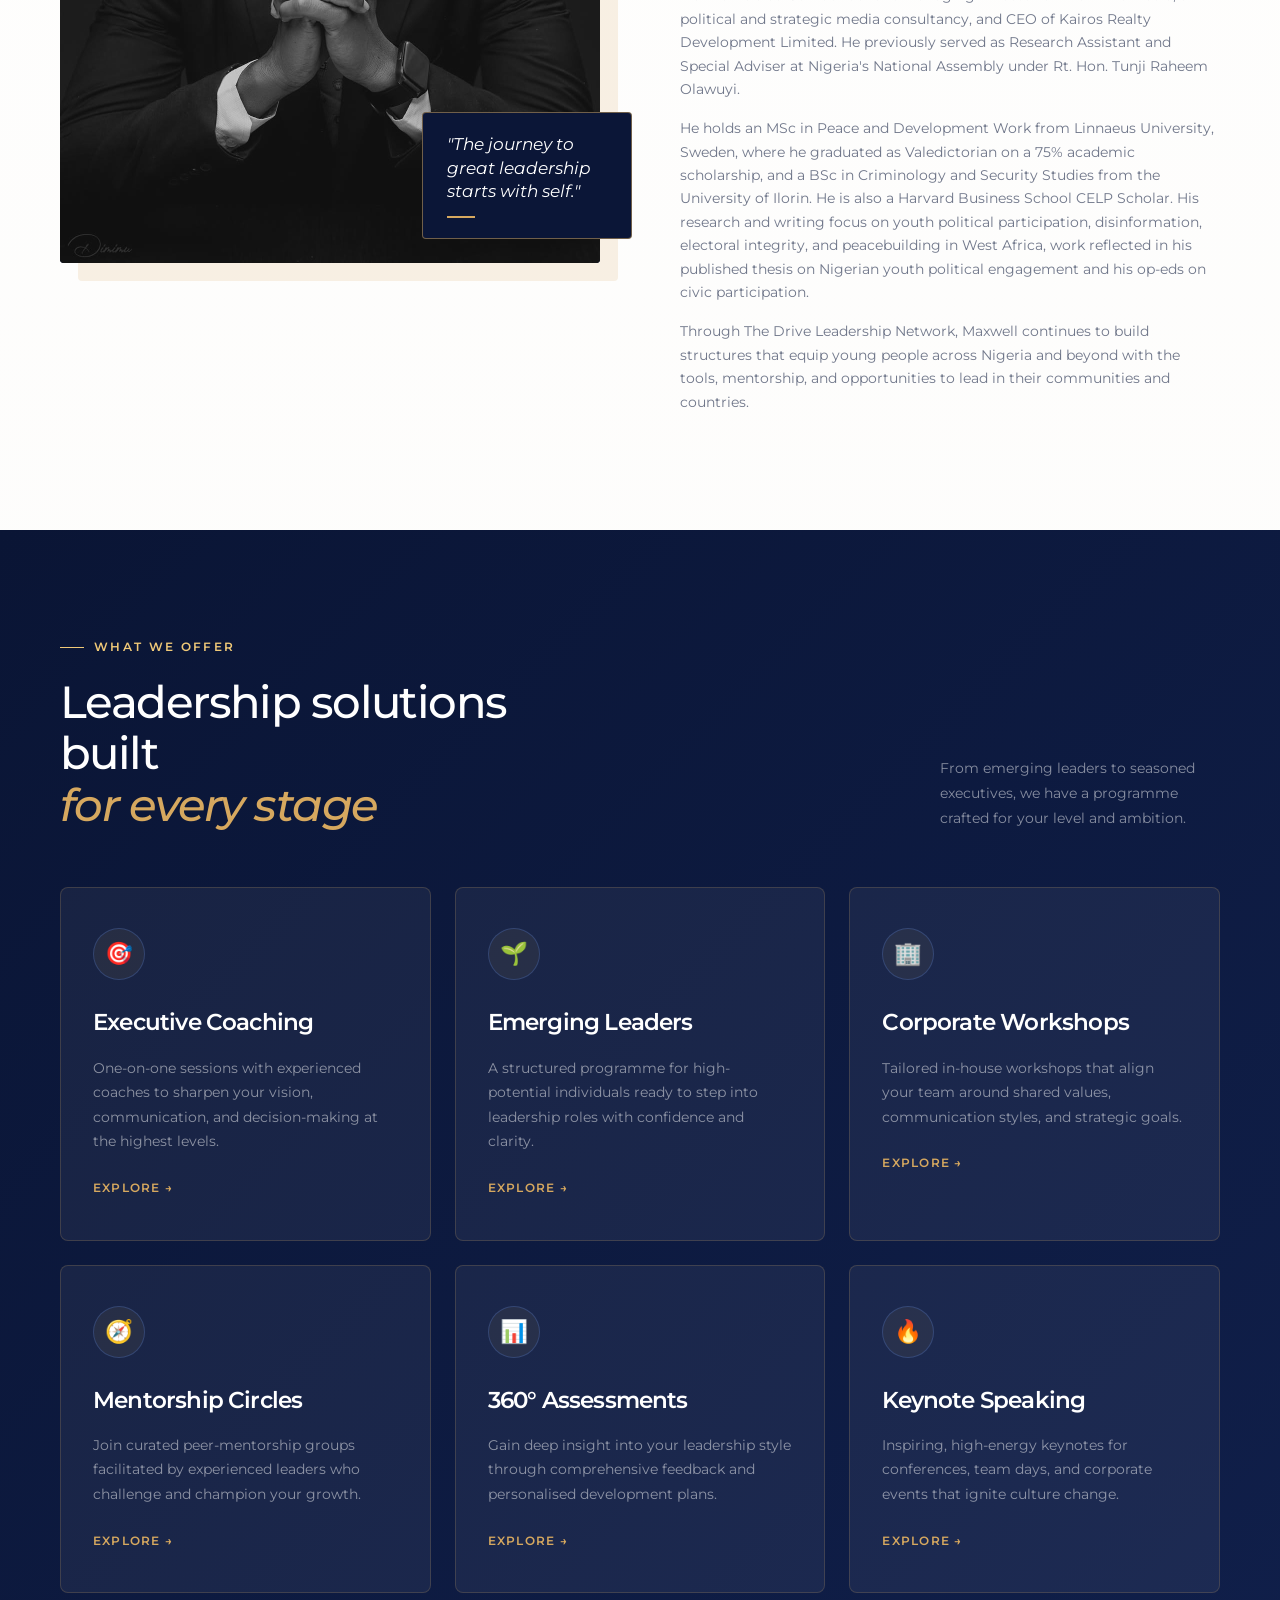
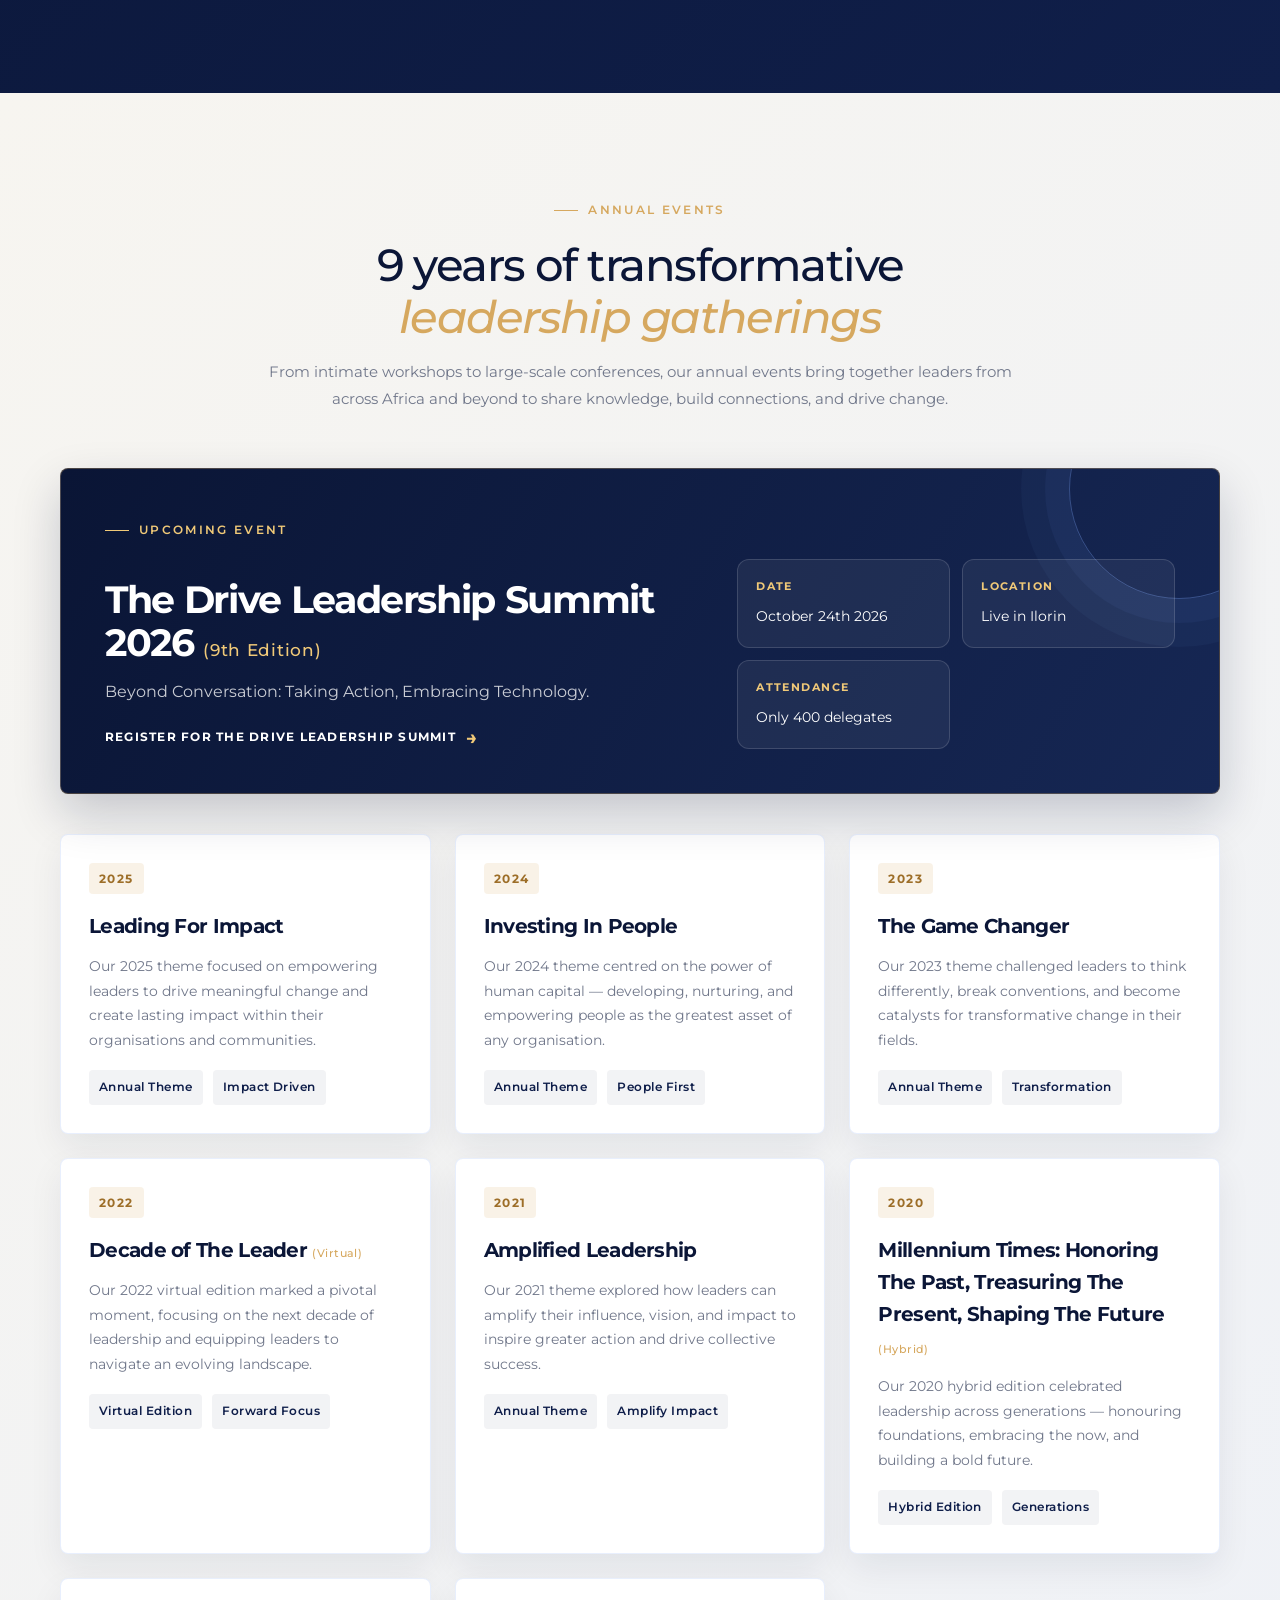
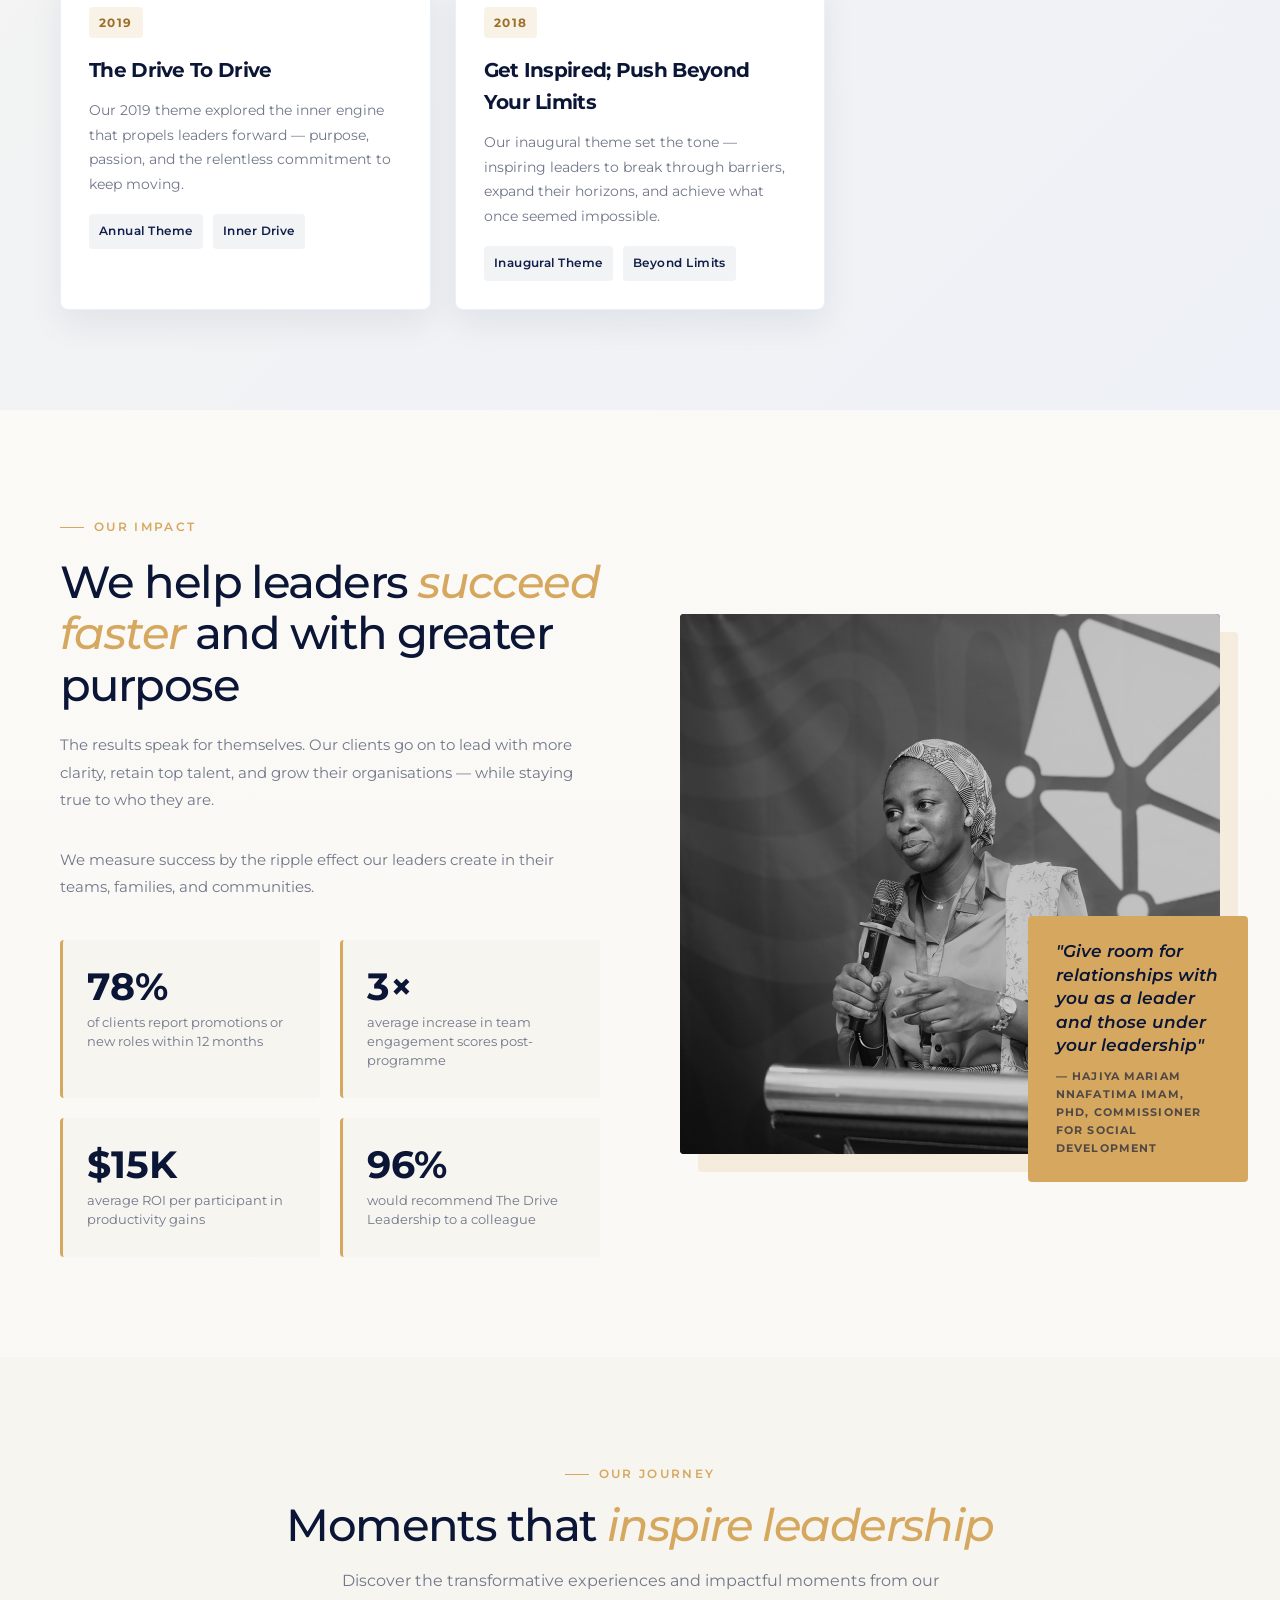
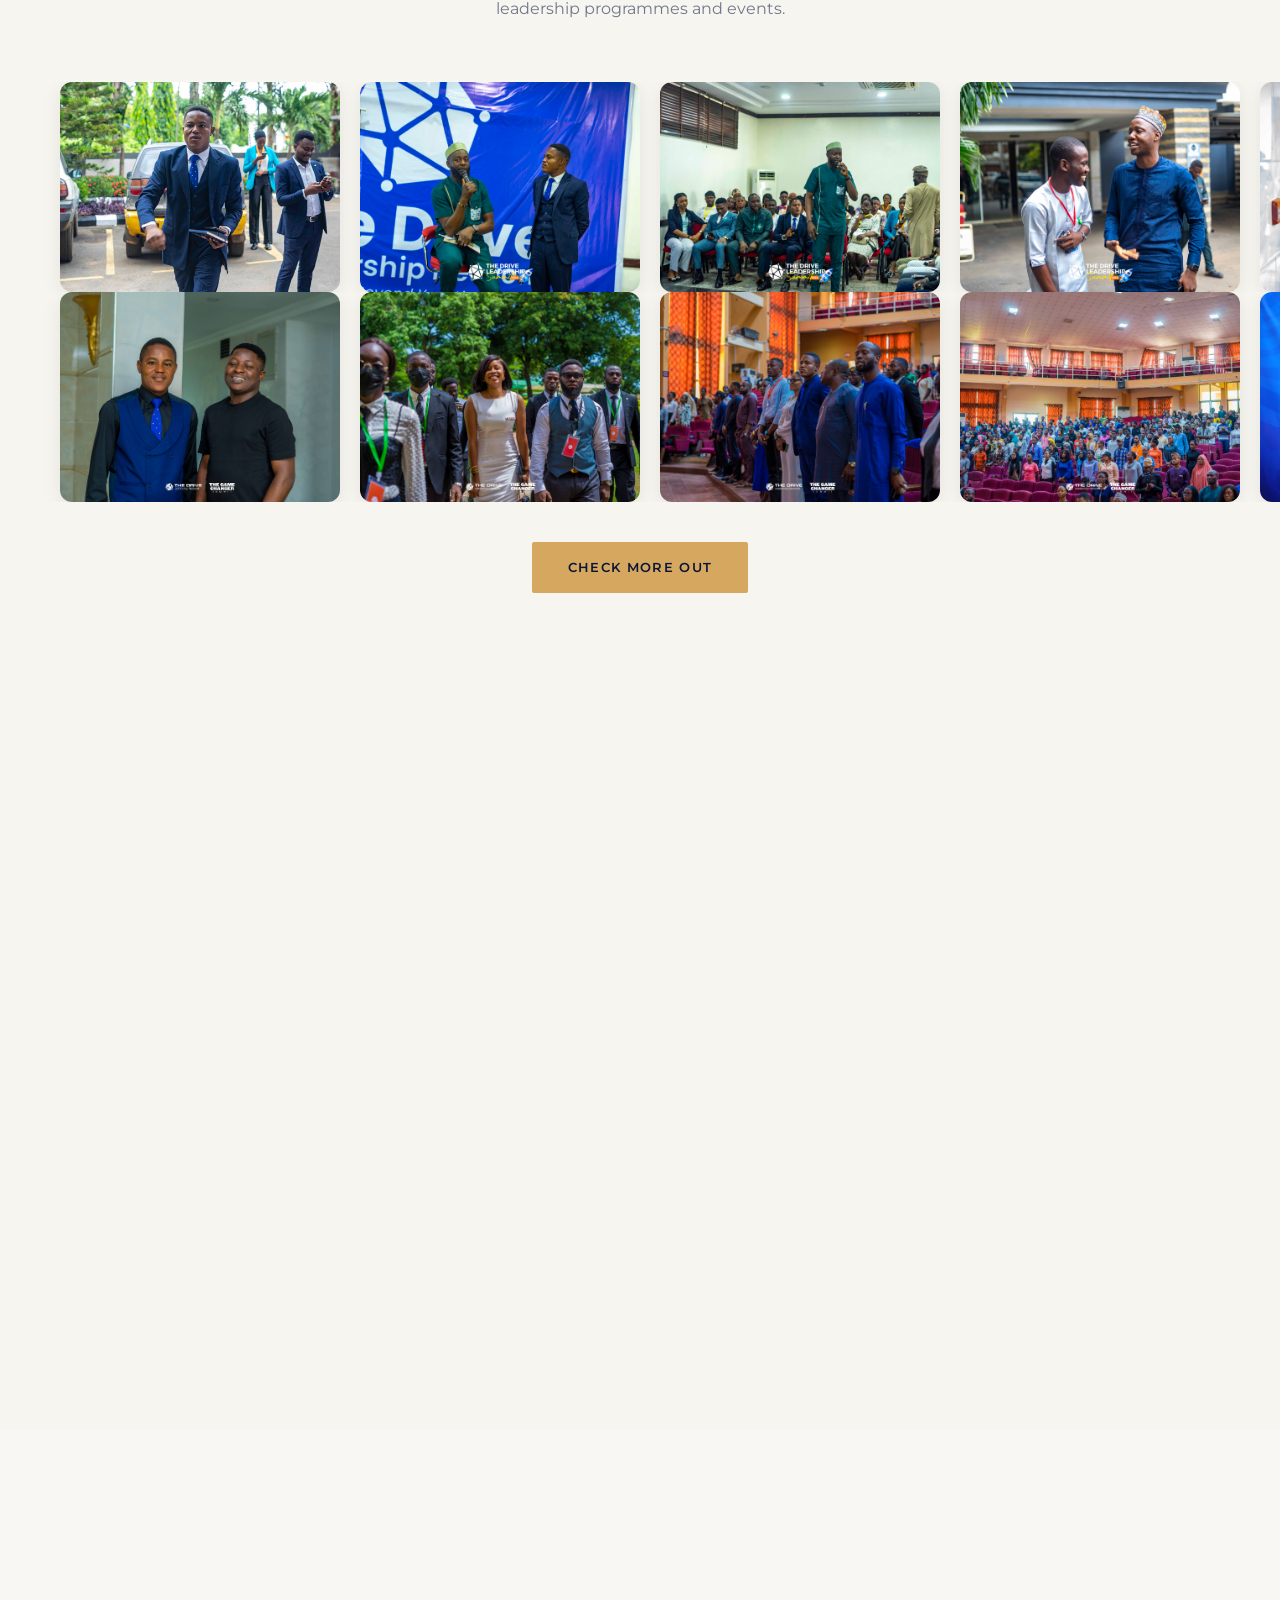
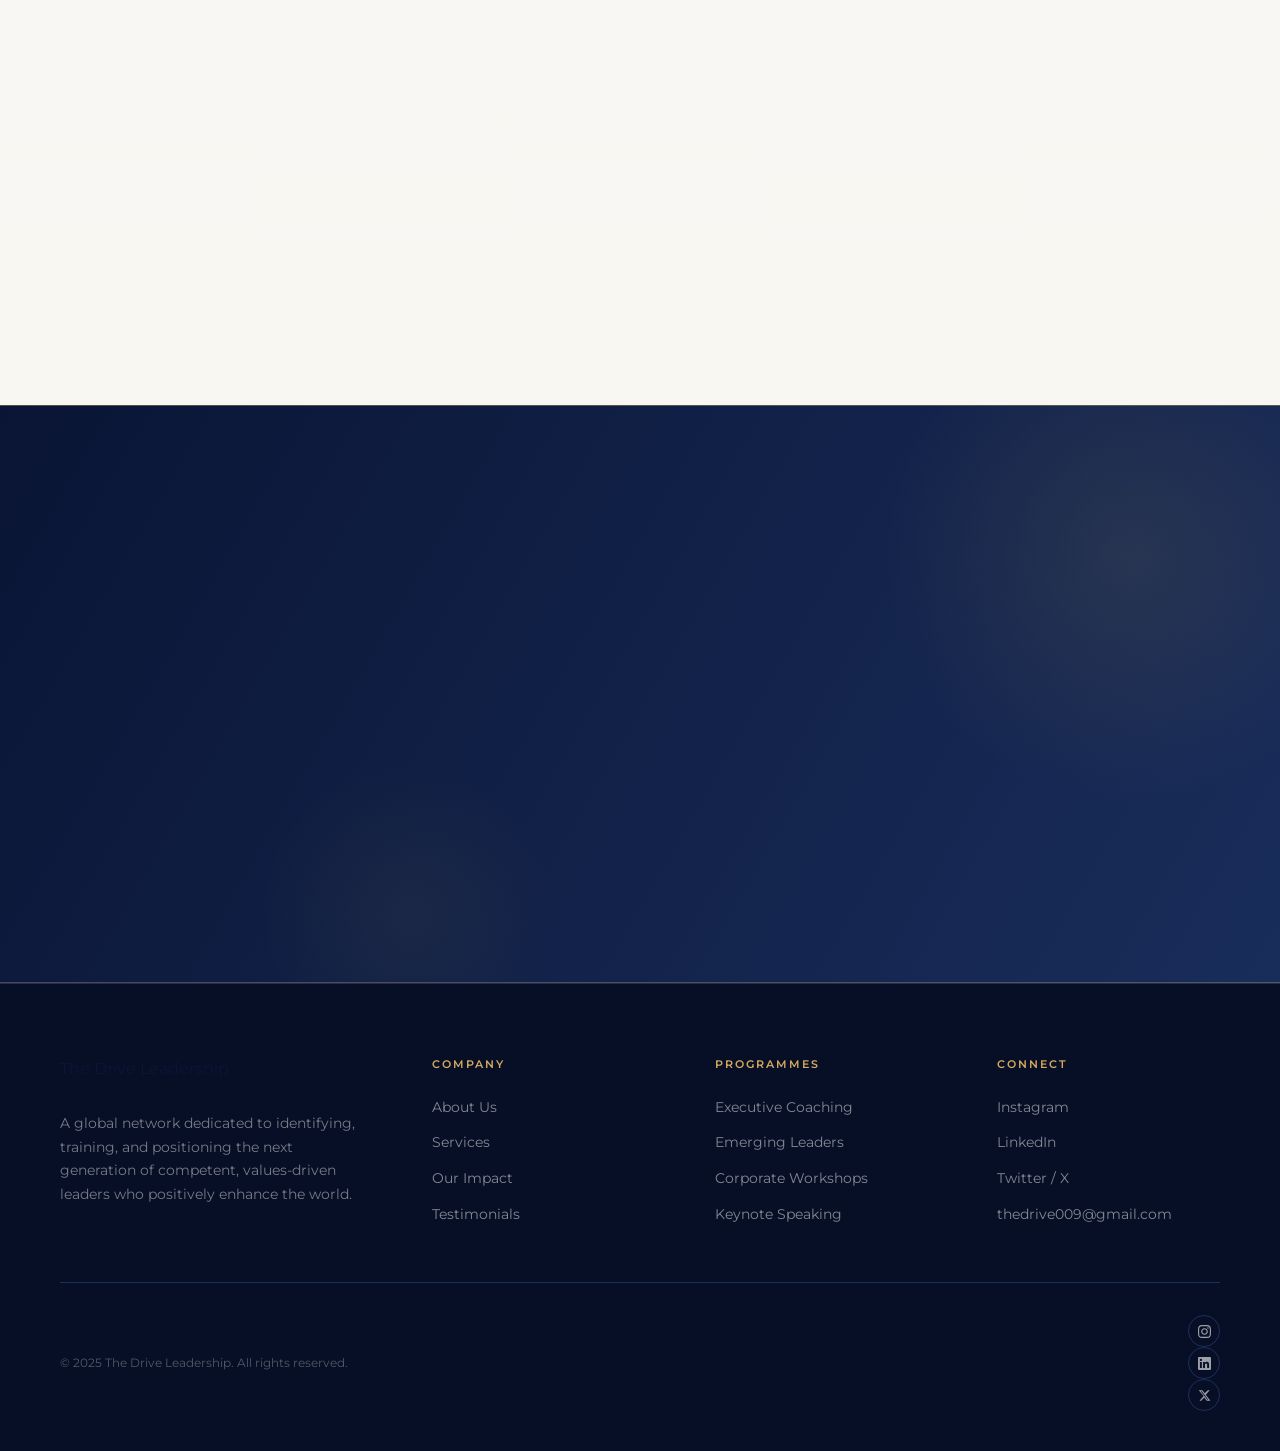
==== commit 420b1937: "Improve DLS page SEO Add event metadata and structured data, and direct summit links and sitemap ent" ====
--- a/index.html
+++ b/index.html
@@ -2302,7 +2302,7 @@
       <div class="section-tag">Upcoming Event</div>
       <h3>The Drive Leadership Summit 2026 <span>(9th Edition)</span></h3>
       <p class="featured-event-theme">Beyond Conversation: Taking Action, Embracing Technology.</p>
-      <a class="featured-event-link" href="thedls2026">Register for the summit <span>→</span></a>
+      <a class="featured-event-link" href="thedls.html">Register for The Drive Leadership Summit <span>→</span></a>
     </div>
     <div class="featured-event-details">
       <div class="featured-event-detail">
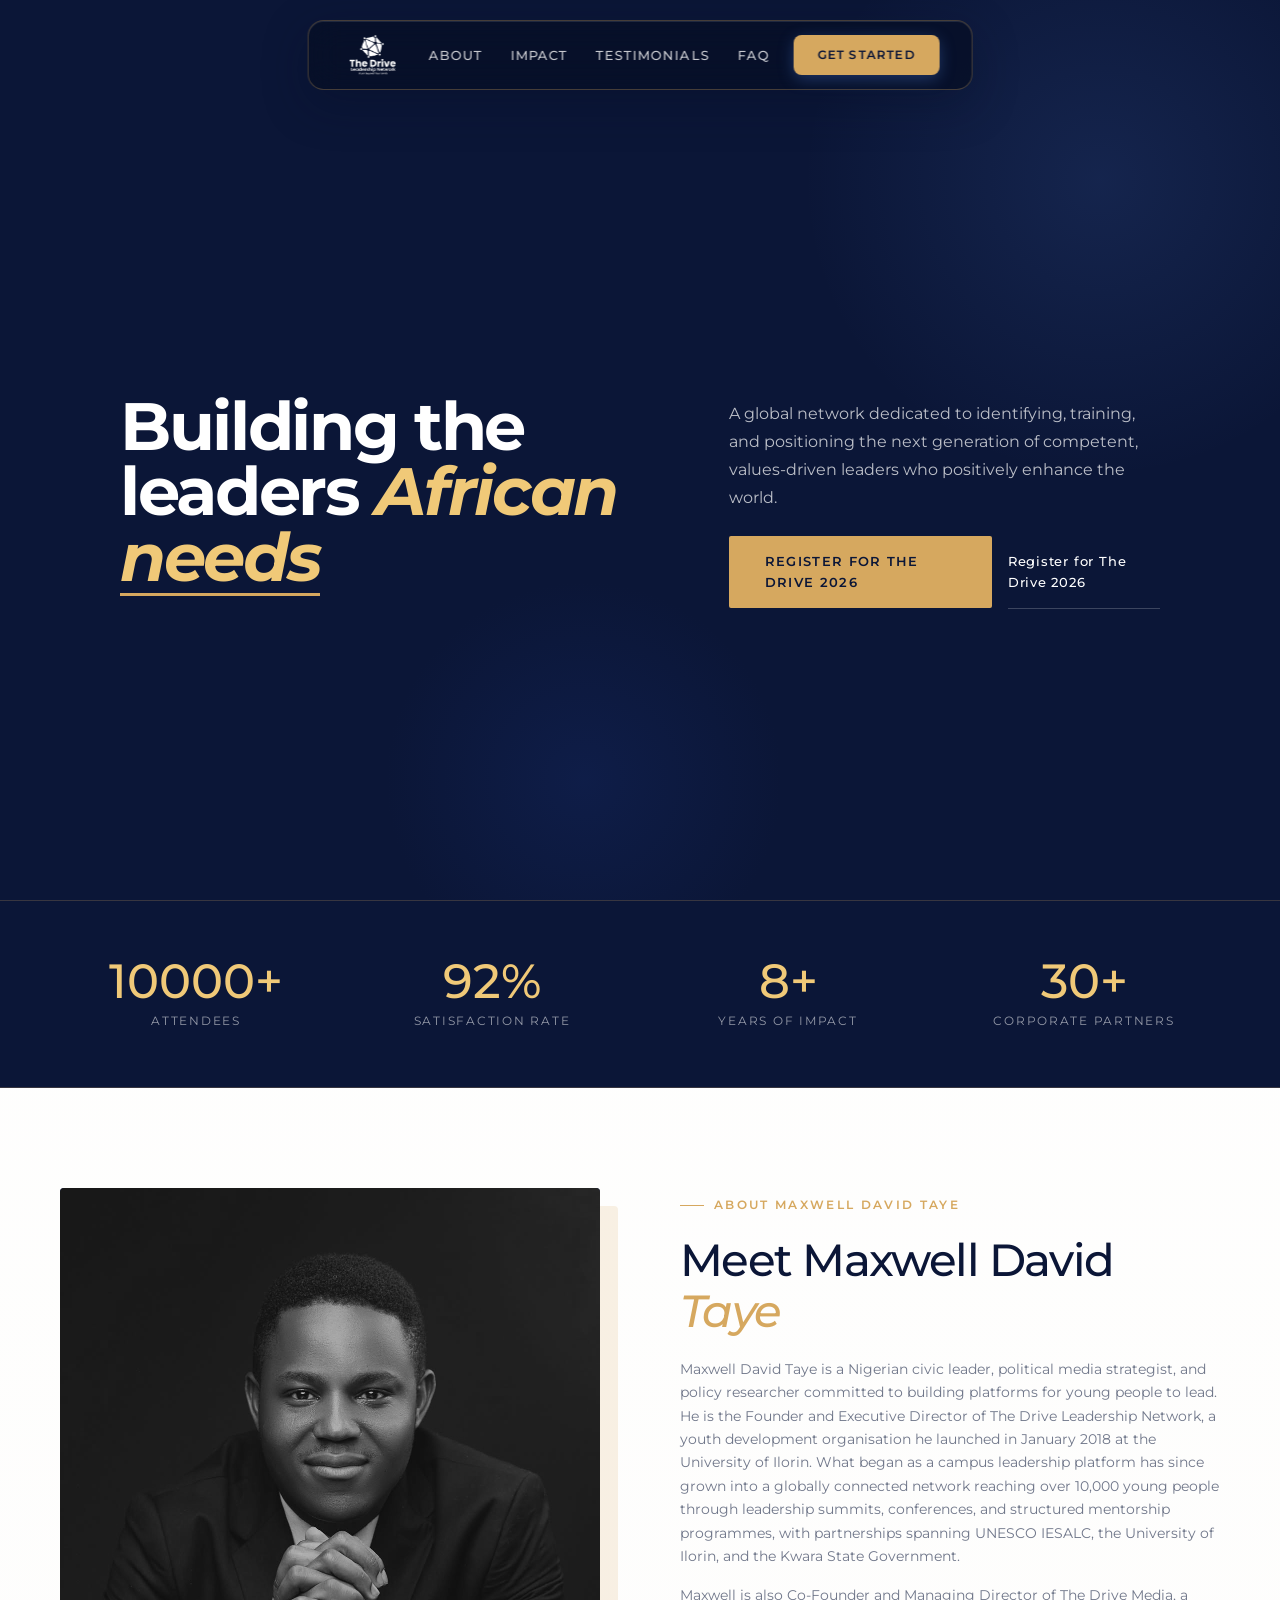
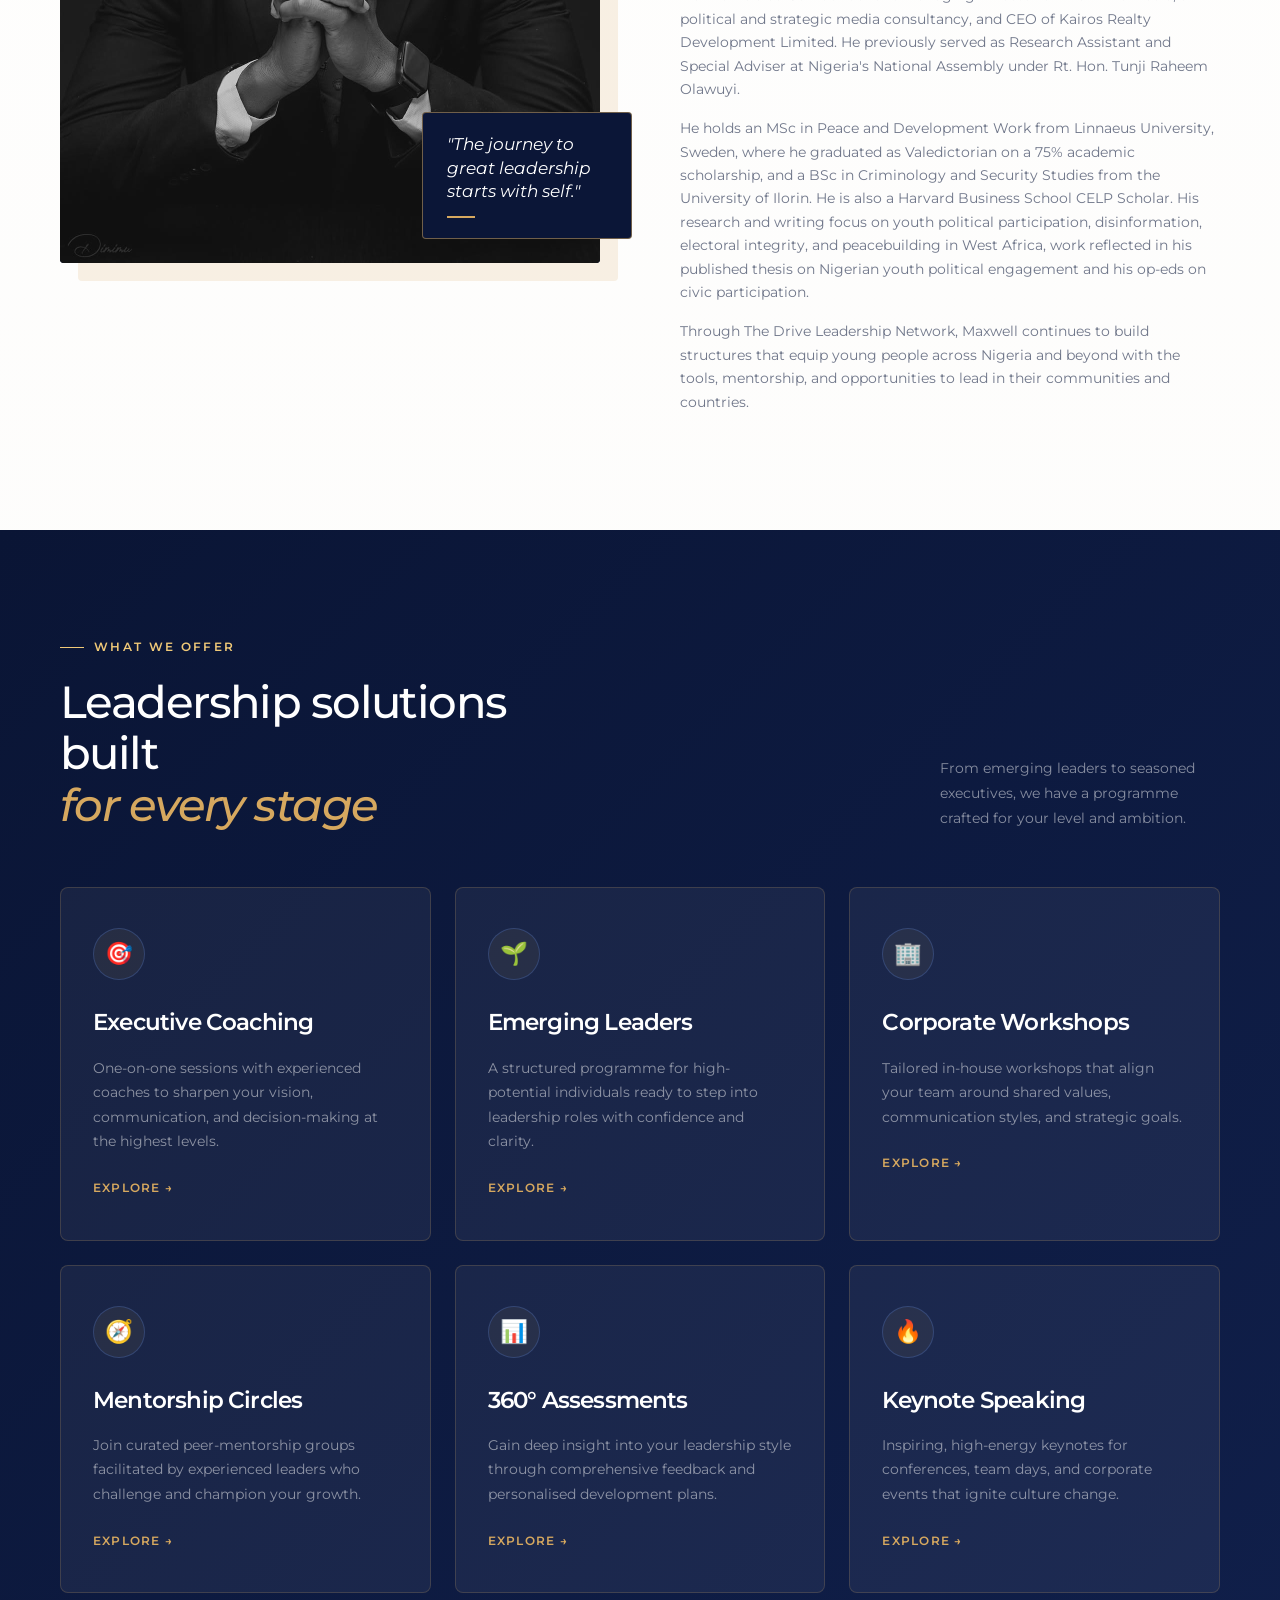
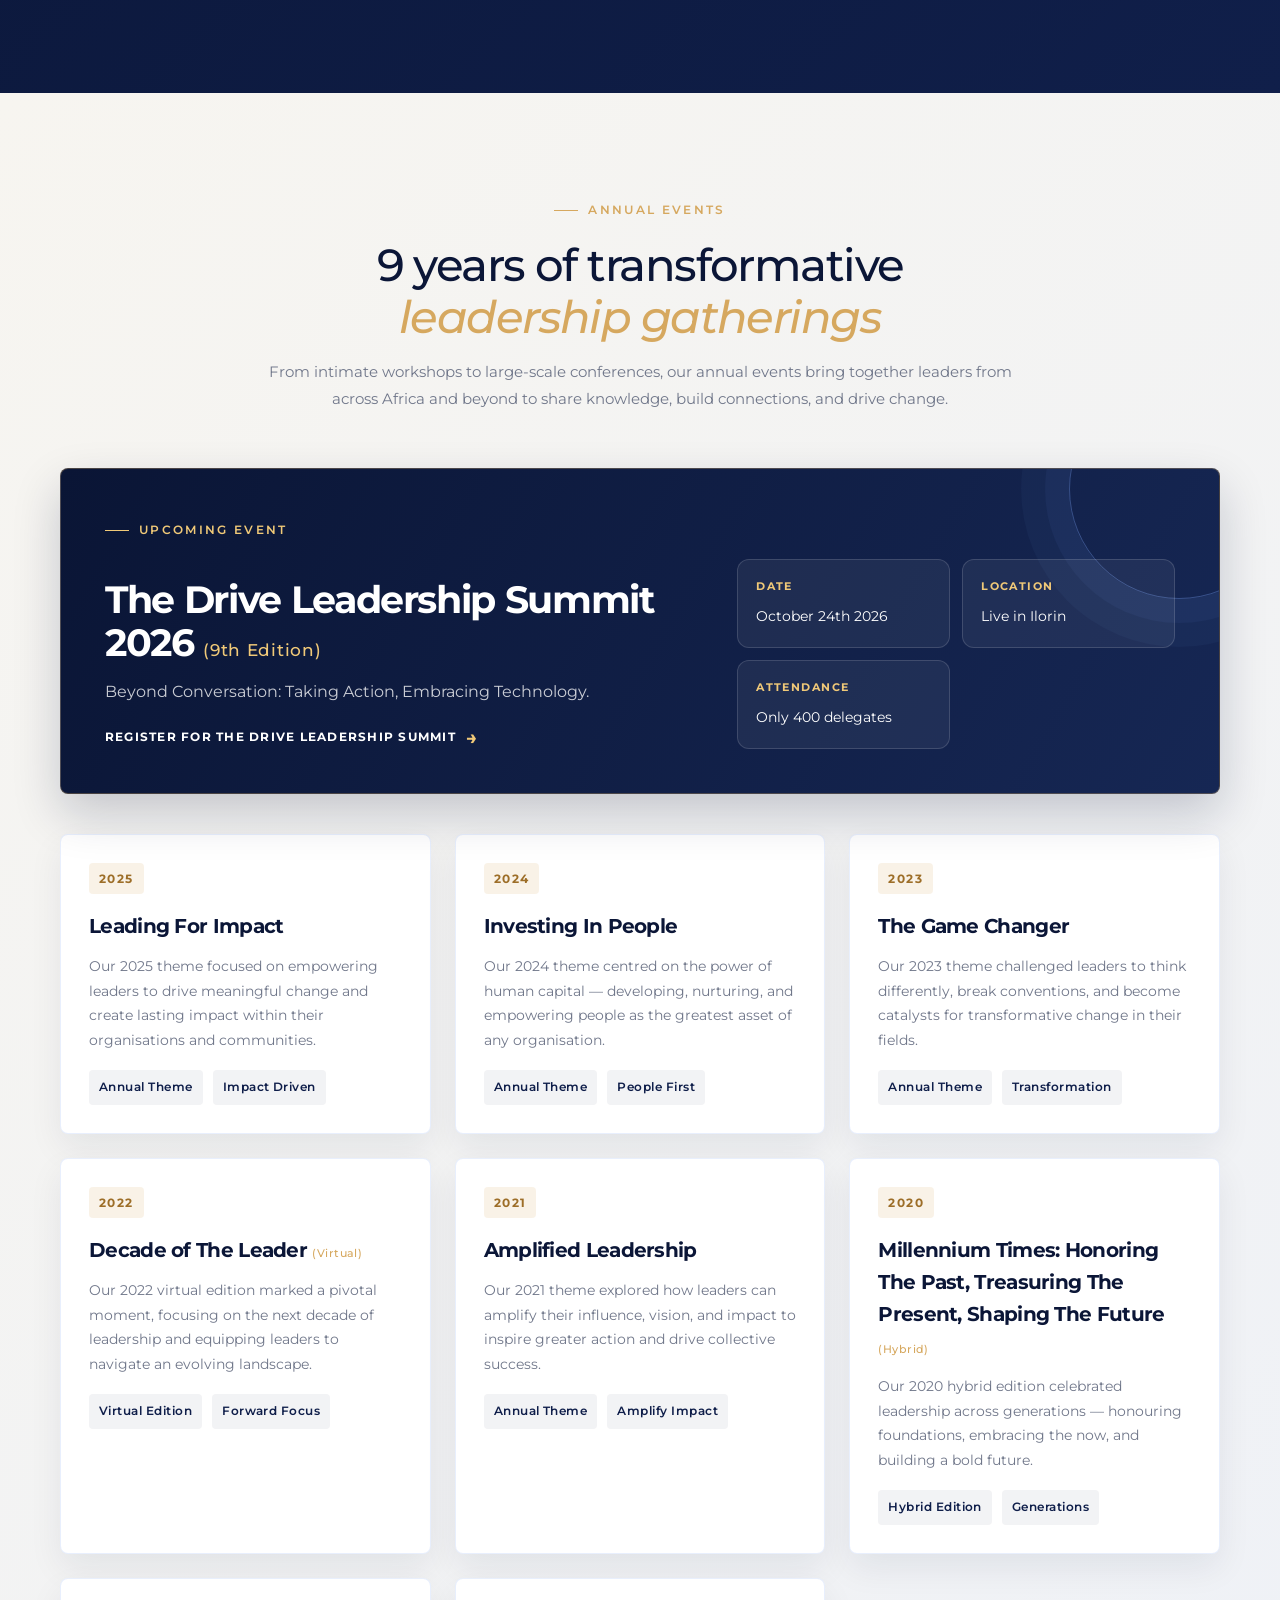
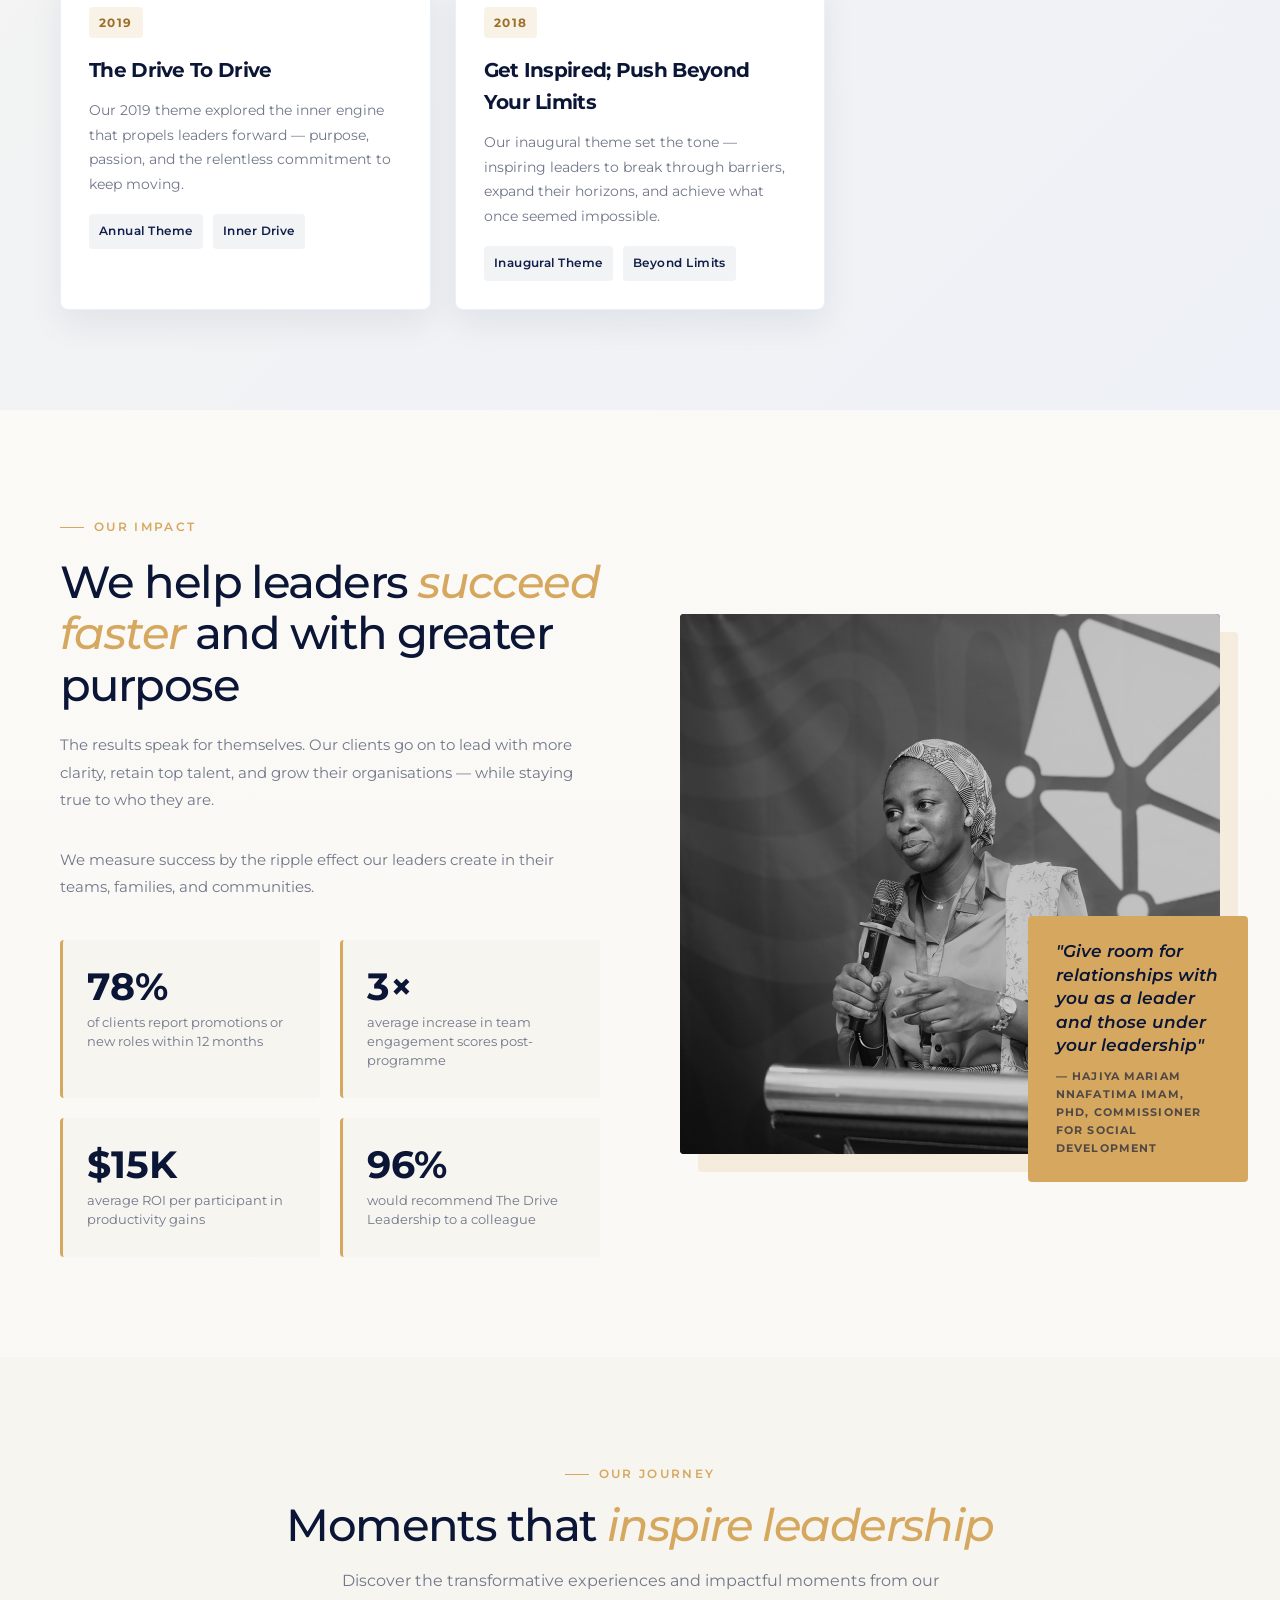
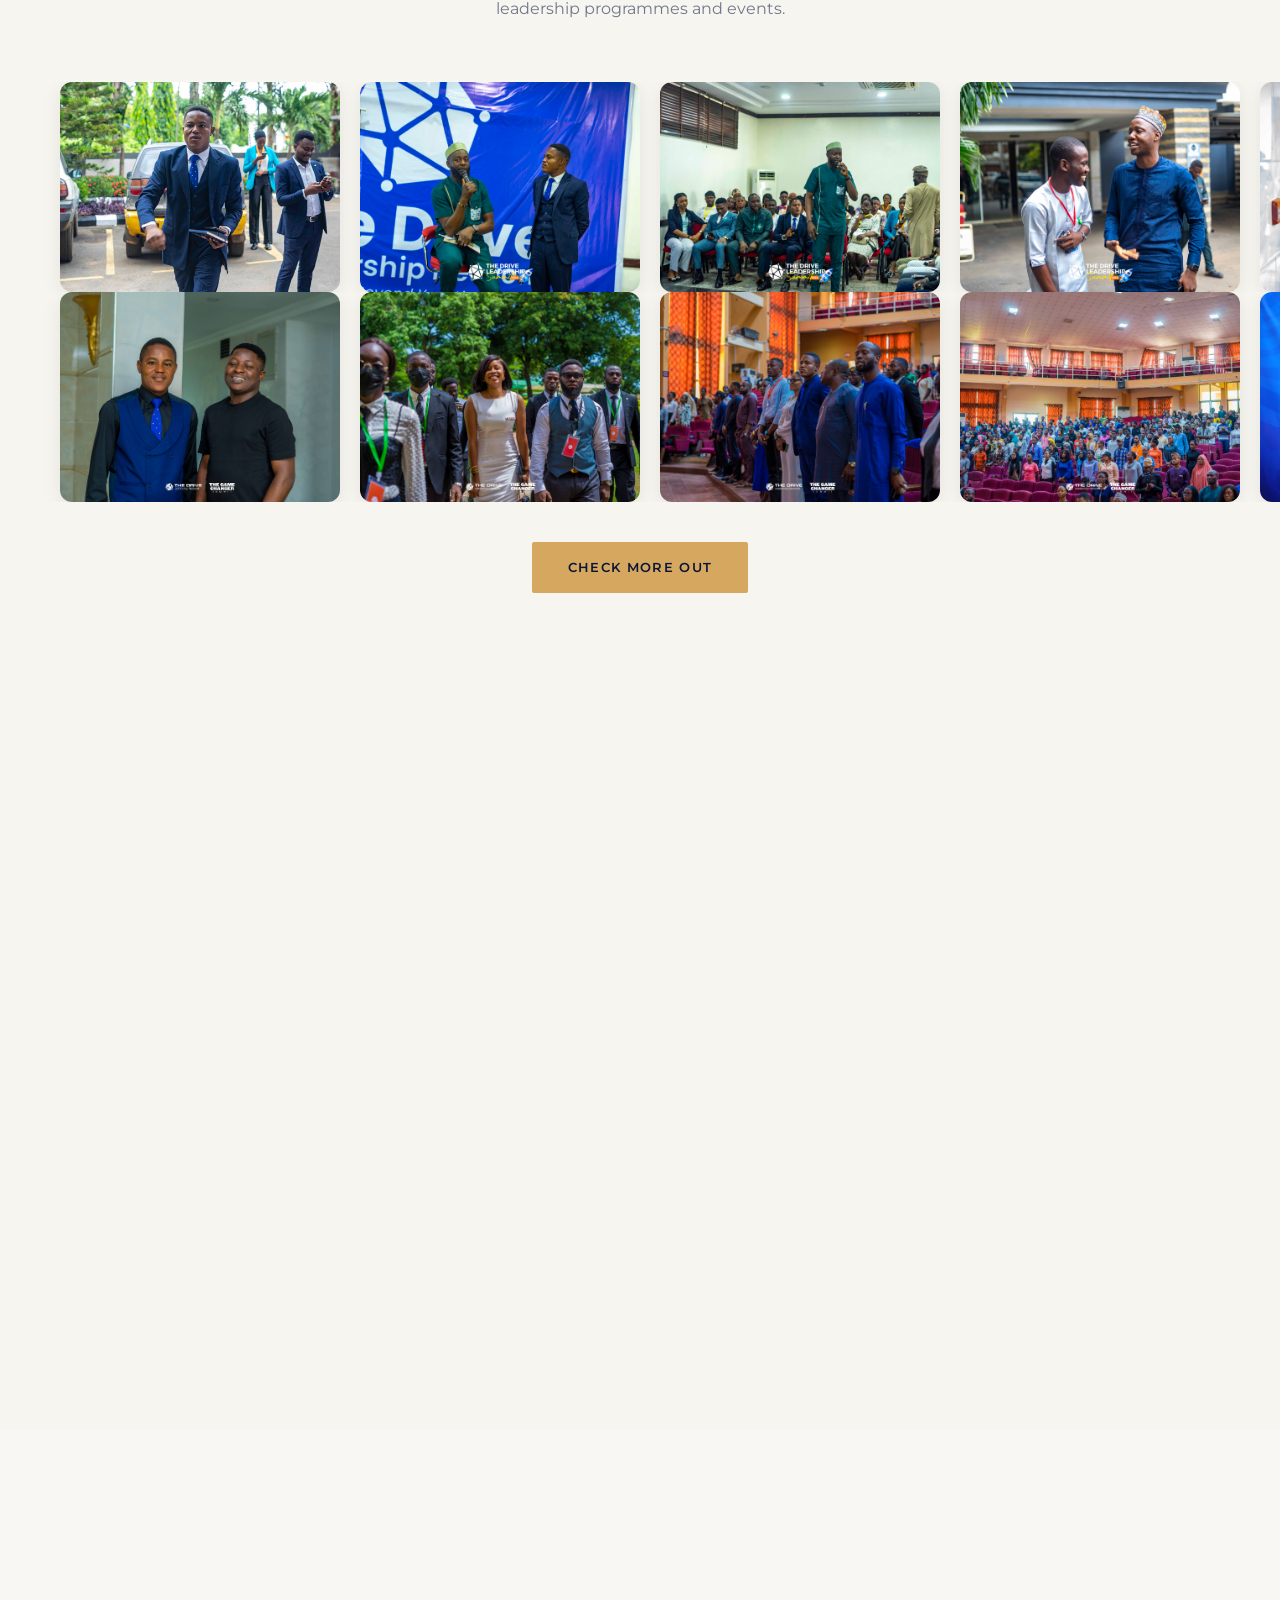
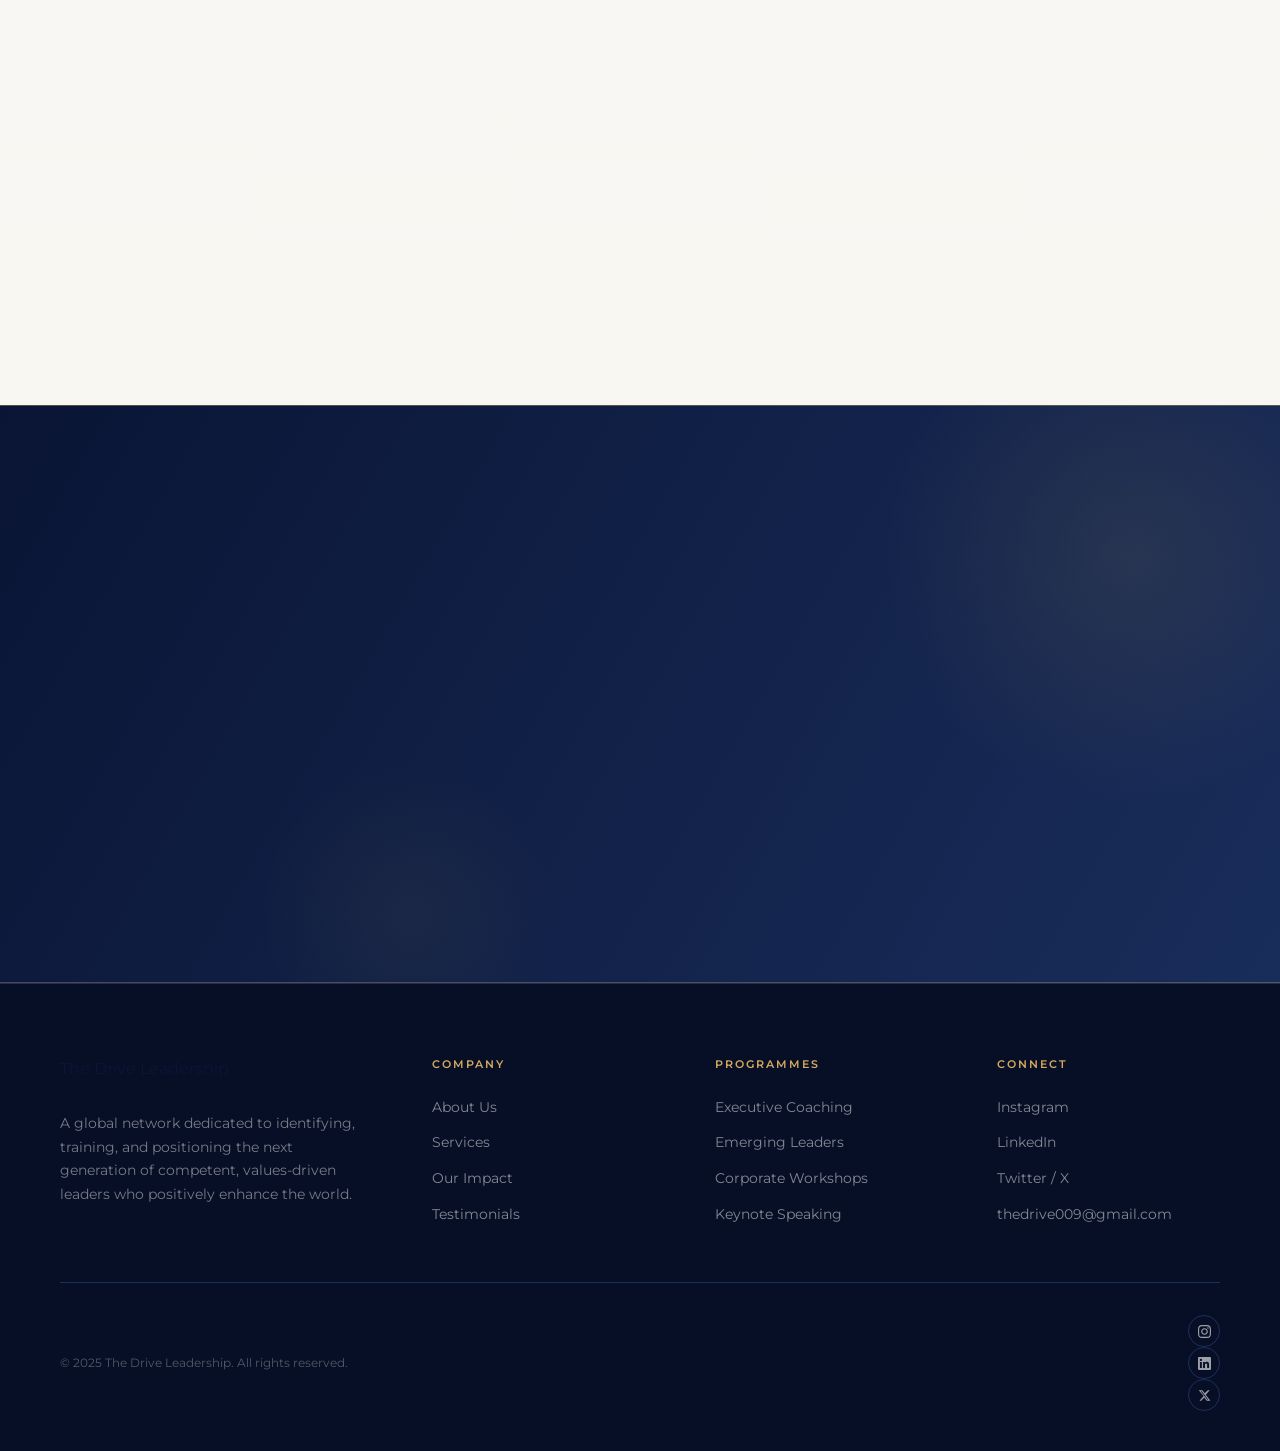
==== commit 4efb0bcb: "Update homepage summit registration buttons Label both hero buttons for the 2026 summit and link the" ====
--- a/index.html
+++ b/index.html
@@ -2177,8 +2177,8 @@
 leaders who positively enhance the world.
       </p>
       <div class="hero-actions">
-        <a href="#contact" class="btn-primary">OUR WORKS</a>
-        <a href="#about" class="btn-ghost">GET INVOLVED <span class="arrow">→</span></a>
+        <a href="https://forms.gle/Riuogrh6t7ost4Gh6" class="btn-primary" target="_blank" rel="noopener noreferrer">Register for The Drive 2026</a>
+        <a href="https://forms.gle/Riuogrh6t7ost4Gh6" class="btn-ghost" target="_blank" rel="noopener noreferrer">Register for The Drive 2026</a>
       </div>
     </div>
   </div>
@@ -2302,7 +2302,7 @@
       <div class="section-tag">Upcoming Event</div>
       <h3>The Drive Leadership Summit 2026 <span>(9th Edition)</span></h3>
       <p class="featured-event-theme">Beyond Conversation: Taking Action, Embracing Technology.</p>
-      <a class="featured-event-link" href="thedls.html">Register for The Drive Leadership Summit <span>→</span></a>
+      <a class="featured-event-link" href="https://forms.gle/Riuogrh6t7ost4Gh6" target="_blank" rel="noopener noreferrer">Register for The Drive Leadership Summit <span>→</span></a>
     </div>
     <div class="featured-event-details">
       <div class="featured-event-detail">
